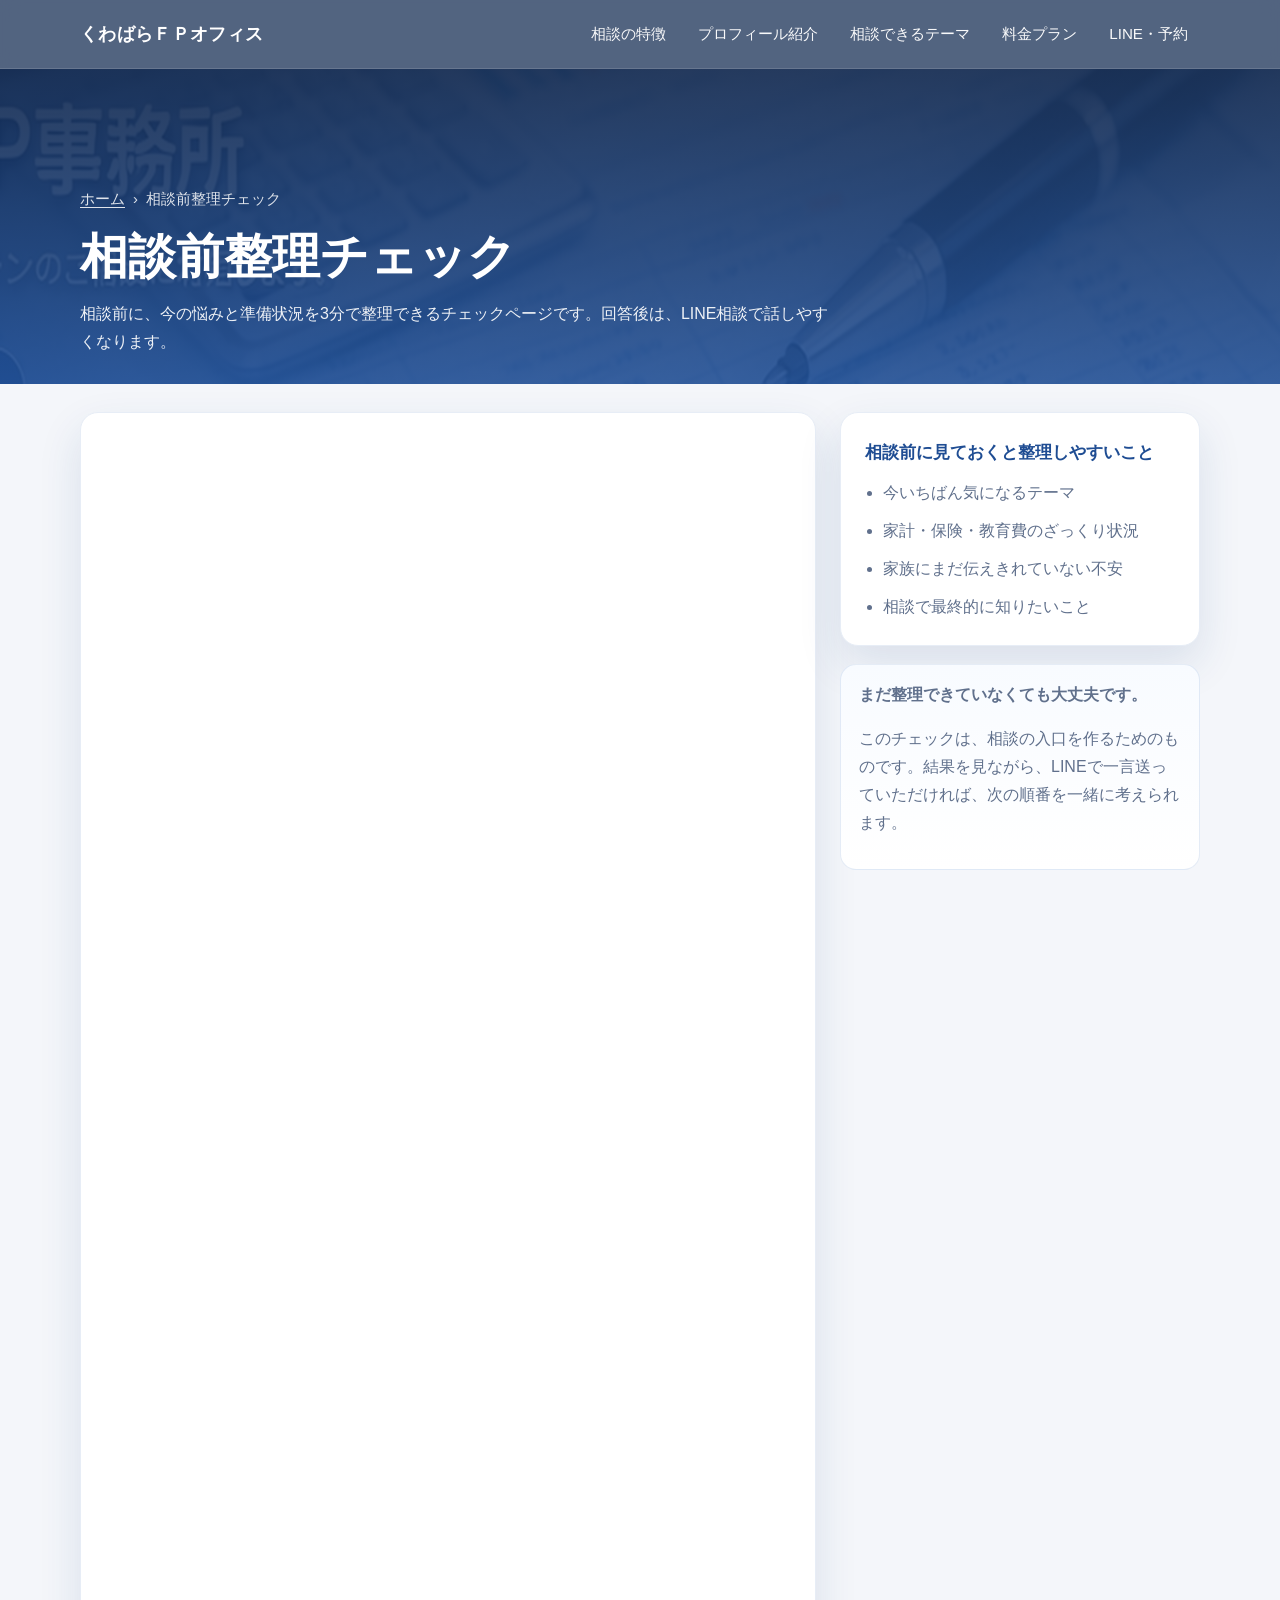
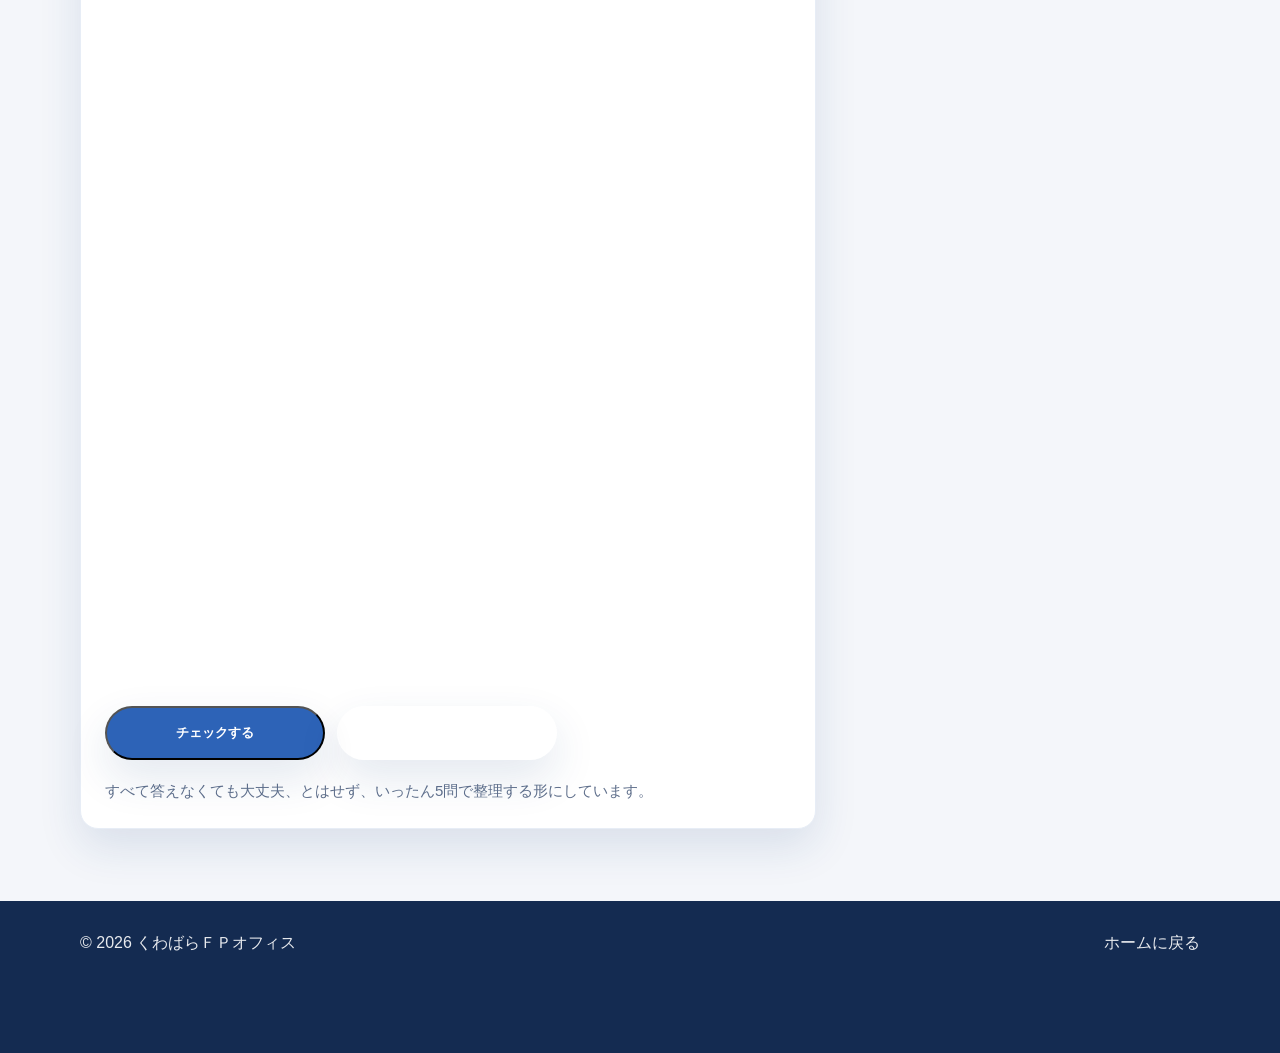
==== action-plan.html @ 65e220c3 "Add files via upload" ====
<!DOCTYPE html>
<html lang="ja">
<head>
  <meta charset="utf-8"/>
  <meta name="viewport" content="width=device-width, initial-scale=1.0"/>
  <title>相談前整理チェック | くわばらＦＰオフィス</title>
  <meta name="description" content="相談前に3分でできる整理チェックです。今の悩みや準備状況を確認して、LINE相談につなげやすくします。"/>
  <link href="./style.css" rel="stylesheet"/>
  <link href="./mini-tools.css" rel="stylesheet"/>
  <link rel="icon" href="./favicon.png" type="image/png"/>
  <link rel="icon" href="./favicon.ico" sizes="any"/>
  <link rel="apple-touch-icon" href="./apple-touch-icon.png"/>
  <link rel="manifest" href="./manifest.json"/>
</head>
<body>
<header class="site-header" id="top">
  <div class="container header-inner">
    <a class="brand" href="./index.html">くわばらＦＰオフィス</a>
    <button aria-controls="global-nav" aria-expanded="false" class="menu-toggle" type="button">メニュー</button>
    <nav aria-label="グローバルナビゲーション" class="global-nav" id="global-nav">
      <a href="./index.html#reasons">相談の特徴</a>
      <a href="./index.html#profile">プロフィール紹介</a>
      <a href="./index.html#services">相談できるテーマ</a>
      <a href="./index.html#fees">料金プラン</a>
      <a href="./index.html#contact">LINE・予約</a>
    </nav>
  </div>
</header>

<main>
  <section class="page-hero-simple">
    <div class="container">
      <div class="page-breadcrumb"><a href="./index.html">ホーム</a><span>›</span><span>相談前整理チェック</span></div>
      <h1 class="page-title">相談前整理チェック</h1>
      <p class="page-lead">相談前に、今の悩みと準備状況を3分で整理できるチェックページです。回答後は、LINE相談で話しやすくなります。</p>
    </div>
  </section>

  <section class="page-shell">
    <div class="container page-grid">
      <div class="page-panel">
        <form class="tool-form" id="precheck-form">
          <div class="question-card reveal">
            <h2 class="question-title">Q1. 相談したいテーマは、だいたい決まっていますか？</h2>
            <div class="radio-group">
              <label class="radio-option"><input type="radio" name="q1" value="2"><div><strong>はい、かなり決まっている</strong><span>教育費・住宅・保険など、相談したい分野がはっきりしています。</span></div></label>
              <label class="radio-option"><input type="radio" name="q1" value="1"><div><strong>なんとなく決まっている</strong><span>気になる分野はあるが、優先順位はまだ迷っています。</span></div></label>
              <label class="radio-option"><input type="radio" name="q1" value="0"><div><strong>まだ決まっていない</strong><span>今の不安を言葉にするところから始めたい状態です。</span></div></label>
            </div>
          </div>

          <div class="question-card reveal">
            <h2 class="question-title">Q2. 今の家計の数字は、ざっくり把握できていますか？</h2>
            <div class="radio-group">
              <label class="radio-option"><input type="radio" name="q2" value="2"><div><strong>把握できている</strong><span>収入・支出・貯蓄のイメージがあります。</span></div></label>
              <label class="radio-option"><input type="radio" name="q2" value="1"><div><strong>一部だけ分かる</strong><span>固定費や貯蓄は見えているが、全体はまだ曖昧です。</span></div></label>
              <label class="radio-option"><input type="radio" name="q2" value="0"><div><strong>あまり分かっていない</strong><span>まずは家計の現状を整理したい状態です。</span></div></label>
            </div>
          </div>

          <div class="question-card reveal">
            <h2 class="question-title">Q3. 相談で一番知りたいことは何ですか？</h2>
            <div class="radio-group">
              <label class="radio-option"><input type="radio" name="q3" value="2"><div><strong>何から始めればいいか</strong><span>最初の一歩をはっきりさせたいです。</span></div></label>
              <label class="radio-option"><input type="radio" name="q3" value="1"><div><strong>今のままでよいか</strong><span>現状の方向性を第三者の視点で確認したいです。</span></div></label>
              <label class="radio-option"><input type="radio" name="q3" value="0"><div><strong>まだ考えを整理したい</strong><span>質問したいことをまとめるところから始めたいです。</span></div></label>
            </div>
          </div>

          <div class="question-card reveal">
            <h2 class="question-title">Q4. ご家族とお金の話は、どのくらい共有できていますか？</h2>
            <div class="radio-group">
              <label class="radio-option"><input type="radio" name="q4" value="2"><div><strong>かなり共有できている</strong><span>夫婦・家族で話し合う土台があります。</span></div></label>
              <label class="radio-option"><input type="radio" name="q4" value="1"><div><strong>少し共有している</strong><span>一部は話せるが、まとまった時間はまだ少ないです。</span></div></label>
              <label class="radio-option"><input type="radio" name="q4" value="0"><div><strong>あまり共有できていない</strong><span>まずは自分の考えを整理したい段階です。</span></div></label>
            </div>
          </div>

          <div class="question-card reveal">
            <h2 class="question-title">Q5. 相談の準備は、どのくらいできていますか？</h2>
            <div class="radio-group">
              <label class="radio-option"><input type="radio" name="q5" value="2"><div><strong>メモや資料がある</strong><span>数字や資料を少し持って相談できます。</span></div></label>
              <label class="radio-option"><input type="radio" name="q5" value="1"><div><strong>少しだけある</strong><span>必要なものをこれから集める段階です。</span></div></label>
              <label class="radio-option"><input type="radio" name="q5" value="0"><div><strong>まだ何もない</strong><span>まずは相談の入り口を作りたい状態です。</span></div></label>
            </div>
          </div>

          <div class="form-actions">
            <button class="button primary" type="submit">チェックする</button>
            <button class="button ghost" id="reset-check" type="button">やり直す</button>
          </div>
          <p class="form-note">すべて答えなくても大丈夫、とはせず、いったん5問で整理する形にしています。</p>

          <div class="result-card result-hidden" id="result-card">
            <p class="result-label">CHECK RESULT</p>
            <h2 class="result-title" id="result-title"></h2>
            <p class="result-copy" id="result-copy"></p>
            <p class="result-subcopy" id="result-score"></p>
            <ul class="result-next" id="result-next"></ul>
            <div class="result-actions">
              <a class="button line lift-on-hover" href="https://lin.ee/rTetBKJ" rel="noopener noreferrer" target="_blank">LINEで無料相談してみる</a>
              <a class="button reserve lift-on-hover" href="https://app.spirinc.com/t/i51z4D0myb7D1Fd-R63M6/as/he_EM0oRj1WhJec_xsWiC/confirm" rel="noopener noreferrer" target="_blank">Spirで予約する</a>
            </div>
          </div>
        </form>
      </div>

      <aside class="page-side">
        <div class="page-panel">
          <h2 class="side-card-title">相談前に見ておくと整理しやすいこと</h2>
          <ul class="side-list">
            <li>今いちばん気になるテーマ</li>
            <li>家計・保険・教育費のざっくり状況</li>
            <li>家族にまだ伝えきれていない不安</li>
            <li>相談で最終的に知りたいこと</li>
          </ul>
        </div>

        <div class="notice-box">
          <strong>まだ整理できていなくても大丈夫です。</strong>
          <p>このチェックは、相談の入口を作るためのものです。結果を見ながら、LINEで一言送っていただければ、次の順番を一緒に考えられます。</p>
        </div>
      </aside>
    </div>
  </section>
</main>

<footer class="site-footer">
  <div class="container footer-inner">
    <div class="footer-left">
      <p>© 2026 くわばらＦＰオフィス</p>
    </div>
    <a href="./index.html">ホームに戻る</a>
  </div>
</footer>
<script src="./action-plan.js"></script>
</body>
</html>
---- style.css ----
:root {
  --bg: #f4f6fa;
  --surface: #ffffff;
  --surface-soft: #f8fbff;
  --text: #22314d;
  --muted: #60708c;
  --line: #dbe4f0;
  --primary: #2d63b7;
  --primary-dark: #1f4d93;
  --primary-soft: #e8f0ff;
  --accent: #c84f4f;
  --accent-soft: #fff4f4;
  --line-btn: #27b728;
  --shadow: 0 18px 44px rgba(28, 63, 122, 0.12);
  --radius: 18px;
  --container: 1120px;
}

* {
  box-sizing: border-box;
}

html {
  scroll-behavior: smooth;
}

body {
  margin: 0;
  font-family: -apple-system, BlinkMacSystemFont, "Segoe UI", "Hiragino Sans", "Hiragino Kaku Gothic ProN", "Yu Gothic", sans-serif;
  color: var(--text);
  background: var(--bg);
  line-height: 1.75;
}

section[id] {
  scroll-margin-top: 88px;
}

a {
  color: inherit;
  text-decoration: none;
}

img {
  display: block;
  max-width: 100%;
}

.container {
  width: min(calc(100% - 32px), var(--container));
  margin: 0 auto;
}

.site-header {
  position: sticky;
  top: 0;
  z-index: 1000;
  background: rgba(20, 43, 81, 0.72);
  backdrop-filter: blur(10px);
  color: #fff;
  border-bottom: 1px solid rgba(255,255,255,0.12);
  transition: background 0.35s ease, box-shadow 0.35s ease;
}

.site-header.is-scrolled {
  background: rgba(20, 43, 81, 0.94);
  box-shadow: 0 8px 24px rgba(0,0,0,0.16);
}

.header-inner {
  min-height: 68px;
  display: flex;
  align-items: center;
  justify-content: space-between;
  gap: 16px;
}

.brand {
  font-size: 1.1rem;
  font-weight: 800;
  letter-spacing: 0.02em;
}

.global-nav {
  display: flex;
  gap: 8px;
  font-size: 0.95rem;
  align-items: center;
}

.global-nav a {
  display: inline-flex;
  align-items: center;
  justify-content: center;
  min-height: 44px;
  padding: 0 12px;
  border-radius: 999px;
  opacity: 0.96;
  transition: background 0.2s ease, opacity 0.2s ease;
}

.global-nav a:hover,
.global-nav a:focus-visible,
.global-nav a:active {
  opacity: 1;
  background: rgba(255,255,255,0.12);
}

.menu-toggle {
  display: none;
  border: 1px solid rgba(255,255,255,0.35);
  background: transparent;
  color: #fff;
  border-radius: 999px;
  padding: 10px 14px;
}

.hero {
  position: relative;
  min-height: 640px;
  display: flex;
  align-items: center;
  overflow: hidden;
  background: url("./hero-bg-clean.jpg") center/cover no-repeat;
}

.hero::before {
  content: "";
  position: absolute;
  inset: 0;
  background: inherit;
  transform: scale(1.04);
  animation: heroZoom 14s ease-in-out infinite alternate;
}

.hero-overlay {
  position: absolute;
  inset: 0;
  background: linear-gradient(92deg, rgba(25, 66, 135, 0.93) 0%, rgba(25, 66, 135, 0.78) 38%, rgba(255,255,255,0.06) 100%);
}

.hero-grid {
  position: relative;
  z-index: 1;
  display: grid;
  grid-template-columns: minmax(0, 1.2fr) minmax(300px, 0.8fr);
  gap: 32px;
  align-items: center;
  padding: 92px 0 52px;
}

.hero-copy {
  color: #fff;
}

.hero-mini {
  display: inline-flex;
  gap: 10px;
  align-items: center;
  min-height: 38px;
  padding: 0 16px;
  border-radius: 999px;
  background: rgba(255,255,255,0.15);
  border: 1px solid rgba(255,255,255,0.22);
  margin: 0 0 16px;
  font-size: 0.92rem;
}

.hero h1 {
  margin: 0;
  font-size: clamp(2.8rem, 6vw, 4.8rem);
  line-height: 1.08;
  letter-spacing: 0.01em;
}

.hero h1 span {
  color: #dfeaff;
}

.hero-text {
  margin: 22px 0 0;
  font-size: 1.08rem;
  max-width: 720px;
}

.hero-badges {
  display: flex;
  flex-wrap: wrap;
  gap: 10px;
  margin-top: 22px;
}

.hero-badges span {
  display: inline-flex;
  align-items: center;
  min-height: 36px;
  padding: 0 14px;
  border-radius: 999px;
  background: rgba(255,255,255,0.15);
  border: 1px solid rgba(255,255,255,0.2);
  font-size: 0.92rem;
}

.hero-buttons,
.contact-buttons {
  display: flex;
  flex-wrap: wrap;
  gap: 14px;
  margin-top: 28px;
}

.button {
  display: inline-flex;
  align-items: center;
  justify-content: center;
  min-width: 220px;
  min-height: 54px;
  border-radius: 999px;
  padding: 0 22px;
  font-weight: 800;
  letter-spacing: 0.01em;
  box-shadow: var(--shadow);
  position: relative;
  overflow: hidden;
}

.button::after {
  content: "";
  position: absolute;
  inset: 0;
  background: linear-gradient(120deg, transparent 25%, rgba(255,255,255,0.24) 50%, transparent 75%);
  transform: translateX(-140%);
  transition: transform 0.8s ease;
}

.button:hover::after {
  transform: translateX(140%);
}

.button.primary,
.button.mail {
  background: var(--primary);
  color: #fff;
}

.button.primary:hover,
.button.mail:hover {
  background: var(--primary-dark);
}

.button.ghost {
  background: rgba(255,255,255,0.14);
  color: #fff;
  border: 1px solid rgba(255,255,255,0.35);
}

.button.line {
  background: var(--line-btn);
  color: #fff;
}

.hero-point-box {
  background: rgba(255,255,255,0.96);
  color: var(--text);
  border-radius: 22px;
  padding: 26px;
  box-shadow: var(--shadow);
  max-width: 380px;
  margin-left: auto;
}

.hero-point-title {
  margin: 0 0 14px;
  font-size: 1.05rem;
  font-weight: 800;
  color: var(--primary-dark);
}

.hero-point-box ul {
  margin: 0;
  padding: 0;
  list-style: none;
}

.hero-point-box li {
  position: relative;
  padding-left: 28px;
}

.hero-point-box li + li {
  margin-top: 12px;
}

.hero-point-box li::before {
  content: "✓";
  position: absolute;
  left: 0;
  top: 0;
  color: var(--primary);
  font-weight: 800;
}

.section {
  padding: 72px 0;
}

.section-soft,
.contact-section {
  background: var(--surface-soft);
}

.section-label {
  margin: 0 0 8px;
  color: var(--primary);
  font-weight: 800;
  letter-spacing: 0.08em;
  font-size: 0.88rem;
}

.section h2 {
  margin: 0 0 24px;
  font-size: clamp(2rem, 4vw, 2.8rem);
  line-height: 1.2;
}

.section-intro,
.note,
.contact-text,
.card p,
.step p,
.reason-card p,
.plan-copy,
.plan-time,
.faq-list p,
.head-note,
.need-item span:last-child,
.trust-copy p,
.trust-point span {
  color: var(--muted);
}

.section-head {
  display: flex;
  justify-content: space-between;
  align-items: end;
  gap: 24px;
  margin-bottom: 28px;
}

.head-note {
  font-weight: 700;
  color: var(--primary-dark);
  background: linear-gradient(135deg, rgba(45,99,183,0.12) 0%, rgba(120,165,241,0.12) 100%);
  border: 1px solid rgba(45,99,183,0.12);
  padding: 10px 14px;
  border-radius: 999px;
}

.reason-cards,
.cards,
.pricing-cards,
.steps {
  display: grid;
  gap: 24px;
}

.reason-cards {
  grid-template-columns: repeat(3, 1fr);
}

.reason-card,
.card,
.step,
.pricing-card,
.trust-box,
.needs-box {
  background: var(--surface);
  border-radius: var(--radius);
  box-shadow: var(--shadow);
  border: 1px solid #e7edf6;
}

.reason-card,
.card,
.step,
.pricing-card {
  padding: 22px;
}

.reason-card {
  position: relative;
}

.reason-number {
  display: inline-grid;
  place-items: center;
  width: 54px;
  height: 54px;
  border-radius: 16px;
  margin-bottom: 16px;
  background: linear-gradient(135deg, var(--primary) 0%, #6f9df0 100%);
  color: #fff;
  font-weight: 800;
  font-size: 1rem;
  letter-spacing: 0.08em;
  box-shadow: 0 12px 26px rgba(45, 99, 183, 0.22);
}

.reason-card h3,
.card h3,
.step h3,
.pricing-card h3,
.trust-point strong {
  margin: 0 0 10px;
  color: var(--primary-dark);
}

.needs-box {
  padding: 24px;
  background: linear-gradient(180deg, #ffffff 0%, #f6f9ff 100%);
  border: 1px solid rgba(45, 99, 183, 0.12);
}

.needs-grid {
  display: grid;
  grid-template-columns: repeat(2, 1fr);
  gap: 14px 18px;
}

.need-item {
  display: flex;
  align-items: center;
  gap: 12px;
  min-height: 64px;
  padding: 14px 16px;
  border-radius: 18px;
  background: linear-gradient(180deg, #ffffff 0%, #f8fbff 100%);
  border: 1px solid rgba(45, 99, 183, 0.1);
  box-shadow: 0 10px 24px rgba(28, 63, 122, 0.08);
}

.need-check {
  position: relative;
  flex: 0 0 28px;
  width: 28px;
  height: 28px;
  border-radius: 10px;
  background: linear-gradient(135deg, #2d63b7 0%, #6a96e2 100%);
  box-shadow: 0 10px 22px rgba(45, 99, 183, 0.24);
}

.need-check::after {
  content: "";
  position: absolute;
  left: 9px;
  top: 5px;
  width: 8px;
  height: 14px;
  border-right: 3px solid #fff;
  border-bottom: 3px solid #fff;
  transform: rotate(40deg);
}

.need-item span:last-child {
  font-size: clamp(0.98rem, 1.9vw, 1.14rem);
  line-height: 1.4;
  font-weight: 700;
  color: var(--text);
}

.needs-cta {
  margin-top: 18px;
  padding: 20px 22px;
  border-radius: 18px;
  background: linear-gradient(135deg, #edf4ff 0%, #f8fbff 100%);
  border: 1px solid rgba(45, 99, 183, 0.14);
  box-shadow: inset 0 1px 0 rgba(255,255,255,0.85);
}

.needs-cta p {
  margin: 0 0 14px;
  color: var(--primary-dark);
  font-weight: 600;
}

.cards {
  grid-template-columns: repeat(3, 1fr);
}

.card img {
  margin: 0 auto;
  width: min(100%, 220px);
  aspect-ratio: 1 / 1;
  object-fit: contain;
}

.service-cards {
  margin-top: 8px;
}

.service-card {
  position: relative;
  padding: 24px;
  background: linear-gradient(180deg, rgba(255,255,255,0.99) 0%, rgba(244,248,255,0.99) 100%);
  overflow: hidden;
}

.service-card::before {
  content: "";
  position: absolute;
  inset: 0 0 auto 0;
  height: 5px;
  background: linear-gradient(90deg, var(--primary) 0%, #78a5f1 100%);
}

.service-card-kakei::before {
  background: linear-gradient(90deg, #2d63b7 0%, #78a5f1 100%);
}

.service-card-hoken::before {
  background: linear-gradient(90deg, #2f6f8f 0%, #75b8d6 100%);
}

.service-card-rougo::before {
  background: linear-gradient(90deg, #4d6bb3 0%, #9db5f6 100%);
}

.service-image-wrap {
  min-height: 236px;
  margin: -2px -2px 18px;
  border-radius: 22px;
  border: 1px solid rgba(45, 99, 183, 0.08);
  box-shadow: inset 0 1px 0 rgba(255,255,255,0.9);
}

.service-visual {
  position: relative;
  display: flex;
  flex-direction: column;
  justify-content: space-between;
  gap: 18px;
  padding: 20px;
}

.service-visual-kakei {
  background: radial-gradient(circle at top left, #ffffff 0%, #eef5ff 55%, #e4efff 100%);
}

.service-visual-hoken {
  background: radial-gradient(circle at top left, #ffffff 0%, #eef9fc 56%, #deeff5 100%);
}

.service-visual-rougo {
  background: radial-gradient(circle at top left, #ffffff 0%, #f0f4ff 58%, #e5ebff 100%);
}

.service-visual-head {
  display: flex;
  align-items: center;
  gap: 14px;
}

.service-icon-badge {
  display: inline-grid;
  place-items: center;
  width: 54px;
  height: 54px;
  border-radius: 18px;
  background: linear-gradient(135deg, rgba(45,99,183,0.96) 0%, rgba(120,165,241,0.96) 100%);
  color: #fff;
  font-size: 1.25rem;
  font-weight: 800;
  box-shadow: 0 14px 30px rgba(45, 99, 183, 0.2);
}

.service-card-hoken .service-icon-badge {
  background: linear-gradient(135deg, rgba(47,111,143,0.96) 0%, rgba(117,184,214,0.96) 100%);
}

.service-card-rougo .service-icon-badge {
  background: linear-gradient(135deg, rgba(77,107,179,0.96) 0%, rgba(157,181,246,0.96) 100%);
}

.service-visual-copy strong {
  display: block;
  color: var(--primary-dark);
  font-size: 1.02rem;
}

.service-visual-copy span {
  display: block;
  color: var(--muted);
  font-size: 0.9rem;
}

.service-bars {
  display: grid;
  gap: 12px;
  padding: 4px 0;
}

.service-bars span {
  display: block;
  width: var(--w);
  height: 14px;
  border-radius: 999px;
  background: linear-gradient(90deg, rgba(45,99,183,0.94) 0%, rgba(120,165,241,0.62) 100%);
  box-shadow: inset 0 1px 0 rgba(255,255,255,0.55);
}

.service-shield {
  display: grid;
  place-items: center;
  min-height: 88px;
}

.shield-main {
  position: relative;
  display: inline-grid;
  place-items: center;
  width: 110px;
  height: 120px;
  background: linear-gradient(180deg, rgba(47,111,143,0.94) 0%, rgba(117,184,214,0.94) 100%);
  color: #fff;
  font-weight: 800;
  letter-spacing: 0.06em;
  clip-path: polygon(50% 0%, 92% 16%, 92% 52%, 50% 100%, 8% 52%, 8% 16%);
  box-shadow: 0 18px 30px rgba(47, 111, 143, 0.2);
}

.service-graph {
  position: relative;
  min-height: 92px;
  margin: 2px 2px 6px;
}

.graph-line {
  position: absolute;
  inset: auto 0 20px 0;
  height: 2px;
  background: linear-gradient(90deg, transparent 0%, rgba(77,107,179,0.35) 12%, rgba(77,107,179,0.35) 88%, transparent 100%);
}

.graph-dot {
  position: absolute;
  width: 18px;
  height: 18px;
  border-radius: 50%;
  background: linear-gradient(135deg, #4d6bb3 0%, #9db5f6 100%);
  box-shadow: 0 10px 22px rgba(77, 107, 179, 0.22);
}

.dot-1 { left: 12%; bottom: 26px; }
.dot-2 { left: 46%; bottom: 46px; }
.dot-3 { right: 12%; bottom: 62px; }

.service-mini-chips {
  display: flex;
  flex-wrap: wrap;
  gap: 10px;
}

.service-mini-chips span {
  display: inline-flex;
  align-items: center;
  min-height: 34px;
  padding: 0 12px;
  border-radius: 999px;
  background: rgba(255,255,255,0.84);
  border: 1px solid rgba(45,99,183,0.12);
  color: var(--primary-dark);
  font-size: 0.84rem;
  font-weight: 700;
}

.service-tag {
  display: inline-flex;
  align-items: center;
  min-height: 30px;
  padding: 0 12px;
  margin: 0 0 12px;
  border-radius: 999px;
  background: rgba(45, 99, 183, 0.1);
  color: var(--primary-dark);
  font-size: 0.86rem;
  font-weight: 800;
}

.service-points {
  list-style: none;
  display: flex;
  flex-wrap: wrap;
  gap: 10px;
  padding: 0;
  margin: 16px 0 0;
}

.service-points li {
  display: inline-flex;
  align-items: center;
  min-height: 34px;
  padding: 0 12px;
  border-radius: 999px;
  background: #fff;
  border: 1px solid rgba(45, 99, 183, 0.12);
  color: var(--primary-dark);
  font-size: 0.88rem;
  font-weight: 700;
}

.profile-section {
  background: linear-gradient(180deg, #ffffff 0%, #f7fbff 100%);
}

.profile-grid {
  display: grid;
  grid-template-columns: minmax(280px, 0.74fr) minmax(0, 1fr);
  gap: 40px;
  align-items: center;
}

.profile-photo-wrap,
.profile-copy {
  background: var(--surface);
  border-radius: var(--radius);
  box-shadow: var(--shadow);
  border: 1px solid #e7edf6;
}

.profile-photo-wrap {
  overflow: hidden;
}

.profile-photo-wrap img {
  width: 100%;
  height: 100%;
  max-height: 760px;
  object-fit: cover;
  object-position: center top;
}

.profile-copy {
  padding: 28px;
}

.profile-facts {
  display: grid;
  grid-template-columns: repeat(2, minmax(0, 1fr));
  gap: 12px;
  margin: 20px 0 22px;
}

.profile-fact {
  padding: 14px 16px;
  border-radius: 16px;
  background: linear-gradient(180deg, #f8fbff 0%, #ffffff 100%);
  border: 1px solid var(--line);
}

.profile-fact-wide {
  grid-column: span 2;
}

.fact-label {
  display: block;
  margin-bottom: 6px;
  font-size: 0.82rem;
  font-weight: 800;
  letter-spacing: 0.06em;
  color: var(--muted);
}

.profile-fact strong {
  display: block;
  color: var(--primary-dark);
  line-height: 1.45;
  font-size: 1.02rem;
}

.profile-lead {
  margin: 0 0 14px;
  font-size: 1.18rem;
  font-weight: 800;
  color: var(--primary-dark);
}

.profile-points {
  list-style: none;
  padding: 0;
  margin: 26px 0 0;
  display: grid;
  gap: 14px;
}

.profile-points li {
  display: grid;
  grid-template-columns: 160px 1fr;
  gap: 12px;
  padding: 14px 0;
  border-top: 1px solid var(--line);
}

.profile-points li:first-child {
  border-top: 0;
  padding-top: 0;
}

.profile-points strong {
  color: var(--primary-dark);
}

.pricing-cards {
  grid-template-columns: repeat(2, 1fr);
}

.pricing-card {
  position: relative;
}

.pricing-card.featured {
  border: 2px solid rgba(45, 99, 183, 0.35);
}

.plan-badge {
  display: inline-flex;
  align-items: center;
  min-height: 30px;
  padding: 0 12px;
  border-radius: 999px;
  background: rgba(45, 99, 183, 0.1);
  color: var(--primary-dark);
  font-weight: 800;
  font-size: 0.85rem;
  margin: 0 0 14px;
}

.plan-price {
  margin: 10px 0 0;
  font-size: 1.75rem;
  font-weight: 800;
  color: var(--primary-dark);
  line-height: 1.2;
}

.plan-block {
  margin-top: 20px;
  padding-top: 18px;
  border-top: 1px solid var(--line);
}

.plan-block h4 {
  margin: 0 0 10px;
  font-size: 1rem;
}

.plan-block ul {
  margin: 0;
  padding-left: 18px;
  color: var(--muted);
}

.plan-block li + li {
  margin-top: 8px;
}

.steps {
  grid-template-columns: repeat(4, 1fr);
}

.step span {
  display: inline-grid;
  place-items: center;
  width: 44px;
  height: 44px;
  border-radius: 50%;
  margin-bottom: 16px;
  background: rgba(45, 99, 183, 0.1);
  color: var(--primary-dark);
  font-weight: 800;
}

.trust-section {
  background: linear-gradient(180deg, #f4f6fa 0%, #eef4ff 100%);
}

.trust-box {
  display: grid;
  grid-template-columns: 1.15fr 0.85fr;
  gap: 24px;
  padding: 26px;
}

.trust-points {
  display: grid;
  grid-template-columns: repeat(2, 1fr);
  gap: 16px;
}

.trust-point {
  display: flex;
  flex-direction: column;
  justify-content: center;
  min-height: 120px;
  padding: 20px;
  border-radius: 16px;
  background: var(--surface-soft);
  border: 1px solid #e0e9f7;
}

.contact-grid {
  display: grid;
  grid-template-columns: 1.05fr 0.95fr;
  gap: 48px;
  align-items: center;
}

.contact-visual img {
  margin-left: auto;
}

.contact-points {
  display: flex;
  flex-wrap: wrap;
  gap: 10px;
  list-style: none;
  padding: 0;
  margin: 18px 0 0;
}

.contact-points li {
  display: inline-flex;
  align-items: center;
  min-height: 36px;
  padding: 0 14px;
  border-radius: 999px;
  background: #fff;
  border: 1px solid var(--line);
  color: var(--primary-dark);
  font-weight: 700;
}

.faq-list {
  display: grid;
  gap: 14px;
}

.faq-list details {
  background: var(--surface);
  border-radius: 16px;
  box-shadow: var(--shadow);
  border: 1px solid #e7edf6;
  padding: 18px 20px;
}

.faq-list summary {
  cursor: pointer;
  font-weight: 700;
  list-style: none;
}

.faq-list summary::-webkit-details-marker {
  display: none;
}

.faq-list summary::after {
  content: "+";
  float: right;
  font-size: 1.2rem;
  color: var(--primary);
}

.faq-list details[open] summary::after {
  content: "−";
}

.site-footer {
  background: #142b51;
  color: rgba(255,255,255,0.9);
  padding-bottom: 68px;
}

.footer-inner {
  min-height: 84px;
  display: flex;
  justify-content: space-between;
  align-items: center;
  gap: 20px;
}

.mobile-cta {
  display: none;
}

.reveal {
  opacity: 0;
  transform: translateY(28px);
  transition: opacity 0.8s ease, transform 0.8s ease;
  will-change: opacity, transform;
}

.reveal.is-visible {
  opacity: 1;
  transform: translateY(0);
}

.delay-1 { transition-delay: 0.08s; }
.delay-2 { transition-delay: 0.16s; }
.delay-3 { transition-delay: 0.24s; }
.delay-4 { transition-delay: 0.32s; }
.stagger-1 { transition-delay: 0.08s; }
.stagger-2 { transition-delay: 0.16s; }
.stagger-3 { transition-delay: 0.24s; }
.stagger-4 { transition-delay: 0.32s; }
.stagger-5 { transition-delay: 0.4s; }
.stagger-6 { transition-delay: 0.48s; }

.lift-on-hover {
  transition: transform 0.25s ease, box-shadow 0.25s ease, filter 0.25s ease;
}

.lift-on-hover:hover {
  transform: translateY(-4px);
  box-shadow: 0 16px 34px rgba(0,0,0,0.12);
  filter: saturate(1.02);
}

.float-soft {
  animation: floatSoft 5.5s ease-in-out infinite;
}

@keyframes floatSoft {
  0%   { transform: translateY(0); }
  50%  { transform: translateY(-10px); }
  100% { transform: translateY(0); }
}

@keyframes heroZoom {
  from { transform: scale(1.02); }
  to { transform: scale(1.08); }
}

@media (max-width: 1080px) {
  .reason-cards,
  .cards,
  .pricing-cards,
  .steps,
  .trust-points {
    grid-template-columns: repeat(2, 1fr);
  }

  .hero-grid,
  .contact-grid,
  .trust-box,
  .profile-grid {
    grid-template-columns: 1fr;
  }

  .hero-point-box,
  .contact-visual img {
    margin-left: 0;
  }
}

@media (max-width: 960px) {
  .global-nav {
    position: absolute;
    top: calc(100% + 8px);
    right: 16px;
    left: 16px;
    background: rgba(20, 43, 81, 0.98);
    border: 1px solid rgba(255,255,255,0.12);
    border-radius: 18px;
    padding: 8px 0;
    flex-direction: column;
    align-items: stretch;
    gap: 0;
    display: none;
    overflow: hidden;
  }

  .global-nav a {
    display: flex;
    width: 100%;
    align-self: stretch;
    justify-content: flex-start;
    min-height: 54px;
    padding: 0 18px;
    border-radius: 0;
    -webkit-tap-highlight-color: rgba(255,255,255,0.12);
  }

  .global-nav a + a {
    border-top: 1px solid rgba(255,255,255,0.08);
  }

  .global-nav.is-open {
    display: flex;
  }

  .menu-toggle {
    display: inline-flex;
  }

  .cards,
  .pricing-cards,
  .trust-points {
    grid-template-columns: 1fr;
  }

  .reason-cards,
  .steps,
  .needs-grid {
    grid-template-columns: repeat(2, 1fr);
  }

  .section-head {
    flex-direction: column;
    align-items: flex-start;
  }

  .hero {
    min-height: 600px;
    background-position: 68% center;
  }
}

@media (max-width: 640px) {
  .profile-facts {
    grid-template-columns: 1fr;
  }

  .profile-fact-wide {
    grid-column: span 1;
  }

  .section {
    padding: 52px 0;
  }

  .hero-grid {
    padding: 84px 0 44px;
  }

  .hero h1 {
    font-size: 2.45rem;
  }

  .hero-text,
  .hero-mini {
    font-size: 0.98rem;
  }

  .button {
    width: 100%;
  }

  .need-item {
    min-height: 58px;
    padding: 12px 14px;
    gap: 10px;
    border-radius: 16px;
  }

  .need-item span:last-child {
    font-size: 0.96rem;
    line-height: 1.32;
  }

  .need-check {
    width: 24px;
    height: 24px;
    flex-basis: 24px;
    border-radius: 8px;
  }

  .need-check::after {
    left: 8px;
    top: 4px;
    width: 6px;
    height: 12px;
    border-right-width: 2.5px;
    border-bottom-width: 2.5px;
  }

  .profile-copy {
    padding: 24px;
  }

  .profile-points li {
    grid-template-columns: 1fr;
    gap: 6px;
  }

  .pricing-card,
  .card,
  .step,
  .reason-card,
  .trust-box,
  .needs-box {
    padding: 18px;
  }

  .footer-inner {
    flex-direction: column;
    align-items: flex-start;
    padding-bottom: 8px;
  }

  .mobile-cta {
    position: fixed;
    left: 10px;
    right: 10px;
    bottom: 10px;
    z-index: 1200;
    display: grid;
    grid-template-columns: repeat(3, minmax(0, 1fr));
    gap: 8px;
  }

  .mobile-cta a {
    display: inline-flex;
    align-items: center;
    justify-content: center;
    min-height: 50px;
    border-radius: 999px;
    color: #fff;
    font-weight: 800;
    font-size: 0.83rem;
    box-shadow: 0 10px 24px rgba(0,0,0,0.18);
  }

  .mobile-cta a.line {
    background: var(--line-btn);
  }

  .mobile-cta a.reserve {
    background: linear-gradient(135deg, #7357d8 0%, #5e43c1 100%);
  }

  .mobile-cta a.mail {
    background: var(--primary);
  }
}


@media (max-width: 430px) {
  .needs-grid,
  .reason-cards,
  .steps {
    grid-template-columns: 1fr;
  }

  .hero {
    min-height: 560px;
  }

  .hero-point-box {
    padding: 18px;
  }

  .button {
    min-height: 50px;
  }
}

@media (prefers-reduced-motion: reduce) {
  html {
    scroll-behavior: auto;
  }

  *,
  *::before,
  *::after {
    animation: none !important;
    transition: none !important;
  }

  .reveal,
  .reveal.is-visible {
    opacity: 1 !important;
    transform: none !important;
  }
}


.profile-name-label {
  margin-bottom: 6px;
}

.profile-name {
  margin: 0 0 12px;
  font-size: clamp(1.7rem, 3vw, 2.2rem);
  line-height: 1.2;
  color: var(--text);
}


.reason-icon {
  display: none !important;
}

.reason-card h3 {
  margin-top: 0;
}


@media (max-width: 640px) {
  .service-image-wrap {
    min-height: 180px;
  }

  .service-points {
    gap: 8px;
  }

  .service-points li {
    font-size: 0.82rem;
    min-height: 32px;
    padding: 0 10px;
  }
}


.contact-grid {
  align-items: stretch;
}

.contact-visual {
  display: flex;
}

.contact-offer-card {
  width: 100%;
  padding: 28px;
  border-radius: 28px;
  background: linear-gradient(180deg, #ffffff 0%, #f3f7ff 100%);
  border: 1px solid rgba(45,99,183,0.10);
  box-shadow: 0 22px 44px rgba(20, 44, 92, 0.12);
}

.contact-offer-label {
  margin: 0 0 18px;
  font-size: 0.95rem;
  font-weight: 800;
  letter-spacing: 0.08em;
  color: var(--primary-dark);
}

.contact-offer-items {
  display: grid;
  gap: 14px;
}

.contact-offer-item {
  display: grid;
  grid-template-columns: 54px minmax(0, 1fr);
  gap: 14px;
  align-items: start;
  padding: 16px;
  border-radius: 20px;
  background: #fff;
  border: 1px solid rgba(45,99,183,0.08);
}

.contact-offer-no {
  display: inline-grid;
  place-items: center;
  width: 54px;
  height: 54px;
  border-radius: 18px;
  background: linear-gradient(135deg, #2d63b7 0%, #7aa6ff 100%);
  color: #fff;
  font-weight: 800;
  letter-spacing: 0.08em;
  box-shadow: 0 12px 28px rgba(45,99,183,0.18);
}

.contact-offer-item strong {
  display: block;
  margin-top: 2px;
  color: var(--primary-dark);
  font-size: 1rem;
}

.contact-offer-item p {
  margin: 8px 0 0;
  color: var(--muted);
  line-height: 1.75;
  font-size: 0.95rem;
}

.contact-offer-footer {
  display: flex;
  flex-wrap: wrap;
  gap: 10px;
  margin-top: 18px;
}

.contact-offer-footer span {
  display: inline-flex;
  align-items: center;
  min-height: 34px;
  padding: 0 14px;
  border-radius: 999px;
  background: rgba(45,99,183,0.08);
  color: var(--primary-dark);
  font-weight: 700;
  font-size: 0.86rem;
}

@media (max-width: 767px) {
  .contact-offer-card {
    padding: 22px;
    border-radius: 24px;
  }

  .contact-offer-item {
    grid-template-columns: 46px minmax(0, 1fr);
    gap: 12px;
    padding: 14px;
    border-radius: 18px;
  }

  .contact-offer-no {
    width: 46px;
    height: 46px;
    border-radius: 14px;
    font-size: 0.9rem;
  }
}

.profile-links {
  display: flex;
  flex-wrap: wrap;
  gap: 10px;
  margin: 18px 0 4px;
}

.profile-link-chip,
.footer-social a {
  display: inline-flex;
  align-items: center;
  justify-content: center;
  min-height: 42px;
  padding: 0 16px;
  border-radius: 999px;
  background: linear-gradient(180deg, #f4f8ff 0%, #ffffff 100%);
  border: 1px solid rgba(45, 99, 183, 0.18);
  color: var(--primary-dark);
  font-weight: 800;
  text-decoration: none;
  transition: transform 0.2s ease, box-shadow 0.2s ease, border-color 0.2s ease;
}

.profile-link-chip:hover,
.footer-social a:hover {
  transform: translateY(-2px);
  box-shadow: 0 10px 24px rgba(22, 44, 86, 0.12);
  border-color: rgba(45, 99, 183, 0.34);
}

.footer-left {
  display: grid;
  gap: 10px;
}

.footer-social {
  display: flex;
  flex-wrap: wrap;
  gap: 10px;
}

@media (max-width: 767px) {
  .profile-links {
    gap: 8px;
  }

  .profile-link-chip,
  .footer-social a {
    min-height: 40px;
    padding: 0 14px;
    font-size: 0.95rem;
  }

  .social-icon {
    width: 24px;
    height: 24px;
    flex-basis: 24px;
  }

  .social-icon svg {
    width: 14px;
    height: 14px;
  }

  .footer-left {
    width: 100%;
  }
}


.contact-buttons .button.reserve,
.hero-buttons .button.reserve {
  min-width: 220px;
}

@media (max-width: 767px) {
  .hero-buttons,
  .contact-buttons {
    gap: 10px;
  }

  .hero-buttons .button,
  .contact-buttons .button {
    width: 100%;
    min-width: 0;
  }
}


/* --- v18 social icons / CTA color tuning --- */
.anchor-offset {
  position: relative;
  top: -88px;
  height: 0;
}

.button.line {
  background: var(--line-btn);
  color: #fff;
}

.button.line:hover {
  background: #1fa11f;
}

.button.mail {
  background: var(--primary);
  color: #fff;
}

.button.mail:hover {
  background: var(--primary-dark);
}

.button.reserve {
  background: linear-gradient(135deg, #7357d8 0%, #5e43c1 100%);
  color: #fff;
}

.button.reserve:hover {
  background: linear-gradient(135deg, #664acb 0%, #5238b3 100%);
}

.spir-note {
  margin: 12px 0 0;
  color: var(--muted);
  font-size: 0.92rem;
}

.profile-link-chip,
.footer-social a {
  gap: 10px;
}

.social-icon {
  display: inline-grid;
  place-items: center;
  width: 26px;
  height: 26px;
  border-radius: 999px;
  flex: 0 0 26px;
}

.social-icon svg {
  width: 16px;
  height: 16px;
  display: block;
}

.social-icon.youtube {
  background: #ff0033;
  color: #fff;
}

.social-icon.note,
.social-icon.x {
  background: #111827;
  color: #fff;
}

.social-icon.youtube svg,
.social-icon.note svg,
.social-icon.x svg {
  fill: currentColor;
}

@media (max-width: 767px) {
  .hero-buttons,
  .contact-buttons {
    gap: 10px;
  }

  .hero-buttons .button,
  .contact-buttons .button {
    width: 100%;
    min-width: 0;
  }

  .profile-link-chip,
  .footer-social a {
    min-height: 40px;
    padding: 0 14px;
    font-size: 0.95rem;
  }

  .social-icon {
    width: 24px;
    height: 24px;
    flex-basis: 24px;
  }

  .social-icon svg {
    width: 14px;
    height: 14px;
  }
}

@media (max-width: 767px) {
  .mobile-cta {
    position: fixed;
    left: 10px;
    right: 10px;
    bottom: 10px;
    z-index: 1200;
    display: grid;
    grid-template-columns: repeat(3, minmax(0, 1fr));
    gap: 8px;
  }

  .mobile-cta a {
    display: inline-flex;
    align-items: center;
    justify-content: center;
    min-height: 50px;
    border-radius: 999px;
    color: #fff;
    font-weight: 800;
    font-size: 0.83rem;
    box-shadow: 0 10px 24px rgba(0,0,0,0.18);
  }

  .mobile-cta a.line {
    background: var(--line-btn);
  }

  .mobile-cta a.reserve {
    background: linear-gradient(135deg, #7357d8 0%, #5e43c1 100%);
  }

  .mobile-cta a.mail {
    background: var(--primary);
  }
}


/* --- v21 refinements --- */
.pricing-cards-three {
  grid-template-columns: repeat(3, 1fr);
}

.button,
.mobile-cta a {
  gap: 10px;
}

.btn-icon {
  display: inline-grid;
  place-items: center;
  width: 18px;
  height: 18px;
  flex: 0 0 18px;
}

.btn-icon svg {
  width: 18px;
  height: 18px;
  display: block;
  fill: currentColor;
}

.button.reserve {
  background: linear-gradient(135deg, #4b3ec8 0%, #332a9f 100%);
  color: #ffffff;
  border: 1px solid rgba(255,255,255,0.16);
}

.button.reserve:hover {
  background: linear-gradient(135deg, #4034b4 0%, #2b228a 100%);
}

.profile-link-chip.line-chip,
.footer-social a.line-chip {
  border-color: rgba(6, 181, 74, 0.24);
}

.social-icon.line {
  background: #06c755;
  color: #fff;
}

.social-icon.line svg {
  fill: currentColor;
}

@media (max-width: 1024px) {
  .pricing-cards-three {
    grid-template-columns: 1fr;
  }
}

@media (max-width: 767px) {
  .btn-icon {
    width: 16px;
    height: 16px;
    flex-basis: 16px;
  }

  .btn-icon svg {
    width: 16px;
    height: 16px;
  }

  .mobile-cta a {
    gap: 6px;
    font-size: 0.8rem;
  }

  .mobile-cta a.reserve {
    background: linear-gradient(135deg, #4b3ec8 0%, #332a9f 100%);
  }
}


/* --- v22 uploaded social logos --- */
.social-logo {
  display: inline-flex;
  align-items: center;
  justify-content: center;
  flex: 0 0 auto;
}

.social-logo img {
  display: block;
  height: auto;
  max-width: 100%;
}

.youtube-logo {
  width: 56px;
}

.note-logo,
.line-logo {
  width: 26px;
  height: 26px;
}

.note-logo img,
.line-logo img {
  width: 26px;
  height: 26px;
  object-fit: contain;
  border-radius: 6px;
}

.youtube-logo img {
  width: 56px;
  height: auto;
  object-fit: contain;
}

.btn-logo {
  display: inline-flex;
  align-items: center;
  justify-content: center;
  flex: 0 0 auto;
}

.line-logo-inline {
  width: 22px;
  height: 22px;
}

.line-logo-inline img {
  width: 22px;
  height: 22px;
  object-fit: contain;
  border-radius: 6px;
  display: block;
}

@media (max-width: 767px) {
  .youtube-logo {
    width: 48px;
  }

  .youtube-logo img {
    width: 48px;
  }

  .note-logo,
  .line-logo {
    width: 24px;
    height: 24px;
  }

  .note-logo img,
  .line-logo img {
    width: 24px;
    height: 24px;
  }

  .line-logo-inline {
    width: 20px;
    height: 20px;
  }

  .line-logo-inline img {
    width: 20px;
    height: 20px;
  }
}



/* --- v23: logo-free refined social buttons --- */
.profile-link-chip,
.footer-social a,
.footer-line {
  position: relative;
  gap: 10px;
  min-height: 46px;
  padding: 0 18px;
  border-radius: 999px;
  background: linear-gradient(180deg, rgba(255,255,255,0.98) 0%, rgba(244,248,255,0.96) 100%);
  border: 1px solid rgba(45, 99, 183, 0.14);
  box-shadow: 0 10px 24px rgba(31, 56, 104, 0.08);
  color: var(--primary-dark);
}

.profile-link-chip::before,
.footer-social a::before,
.footer-line::before {
  content: "";
  position: absolute;
  inset: 1px;
  border-radius: 999px;
  background: linear-gradient(180deg, rgba(255,255,255,0.85) 0%, rgba(255,255,255,0.28) 100%);
  pointer-events: none;
}

.profile-link-chip > *,
.footer-social a > *,
.footer-line > * {
  position: relative;
  z-index: 1;
}

.profile-link-chip:hover,
.footer-social a:hover,
.footer-line:hover {
  transform: translateY(-2px);
  box-shadow: 0 16px 28px rgba(31, 56, 104, 0.12);
  border-color: rgba(45, 99, 183, 0.24);
}

.social-mark,
.btn-mark {
  display: inline-flex;
  align-items: center;
  justify-content: center;
  flex: 0 0 auto;
  font-weight: 900;
  letter-spacing: 0.02em;
  line-height: 1;
}

.social-mark {
  width: 30px;
  height: 30px;
  border-radius: 999px;
  font-size: 0.82rem;
  box-shadow: inset 0 1px 0 rgba(255,255,255,0.48);
}

.social-mark-youtube {
  background: linear-gradient(135deg, #ff7373 0%, #e23b3b 100%);
  color: #fff;
}

.social-mark-note {
  background: linear-gradient(135deg, #232428 0%, #4a4d55 100%);
  color: #fff;
}

.social-mark-x {
  background: linear-gradient(135deg, #1f2430 0%, #485068 100%);
  color: #fff;
}

.social-mark-line {
  background: linear-gradient(135deg, #35d57a 0%, #08b04c 100%);
  color: #fff;
}

.btn-mark {
  width: 24px;
  height: 24px;
  border-radius: 999px;
  font-size: 0.72rem;
  background: rgba(255,255,255,0.2);
  color: inherit;
  border: 1px solid rgba(255,255,255,0.26);
}

.button.line {
  background: linear-gradient(135deg, #25c562 0%, #119a47 100%);
  color: #fff;
  box-shadow: 0 16px 30px rgba(17, 154, 71, 0.24);
}

.button.line:hover {
  background: linear-gradient(135deg, #20b75a 0%, #0e8a40 100%);
}

.button.line .btn-mark-line {
  background: rgba(255,255,255,0.18);
  border-color: rgba(255,255,255,0.24);
  color: #fff;
}

.profile-link-chip.line-chip,
.footer-social a.line-chip,
.footer-line.line-chip {
  border-color: rgba(6, 181, 74, 0.18);
}

.profile-link-chip.line-chip:hover,
.footer-social a.line-chip:hover,
.footer-line.line-chip:hover {
  border-color: rgba(6, 181, 74, 0.28);
}

.social-logo,
.btn-logo,
.line-logo-inline,
.youtube-logo,
.note-logo,
.line-logo {
  display: none !important;
}

@media (max-width: 767px) {
  .profile-link-chip,
  .footer-social a,
  .footer-line {
    min-height: 44px;
    padding: 0 16px;
    gap: 8px;
  }

  .social-mark {
    width: 28px;
    height: 28px;
    font-size: 0.76rem;
  }

  .btn-mark {
    width: 22px;
    height: 22px;
    font-size: 0.68rem;
  }
}


/* --- v24: line buttons unified, social buttons refined, hero line breaks --- */
.hero h1 {
  white-space: normal;
}

.hero h1 span {
  display: inline-block;
}

/* Social button layout */
.profile-links,
.footer-social {
  display: flex;
  flex-wrap: wrap;
  gap: 12px;
}

.profile-link-chip,
.footer-social a {
  width: 148px;
  min-width: 148px;
  min-height: 52px;
  justify-content: flex-start;
}

.social-pill {
  position: relative;
  display: inline-flex;
  align-items: center;
  justify-content: flex-start;
  gap: 10px;
  min-height: 52px;
  padding: 0 18px;
  border-radius: 16px;
  color: #fff;
  border: 1px solid transparent;
  box-shadow: 0 14px 28px rgba(31, 56, 104, 0.12);
  overflow: hidden;
  transition: transform 0.22s ease, box-shadow 0.22s ease, filter 0.22s ease;
}

.social-pill::before {
  content: "";
  position: absolute;
  inset: 1px;
  border-radius: 15px;
  background: linear-gradient(180deg, rgba(255,255,255,0.18) 0%, rgba(255,255,255,0.04) 100%);
  pointer-events: none;
}

.social-pill > * {
  position: relative;
  z-index: 1;
}

.social-pill:hover,
.social-pill:focus-visible {
  transform: translateY(-2px);
  filter: brightness(1.02);
}

.social-pill .social-mark {
  width: 30px;
  height: 30px;
  border-radius: 999px;
  background: rgba(255,255,255,0.18);
  color: #fff;
  box-shadow: inset 0 1px 0 rgba(255,255,255,0.24);
}

.social-pill-youtube {
  background: linear-gradient(135deg, #ff4e5b 0%, #cf202f 100%);
}

.social-pill-note {
  background: linear-gradient(135deg, #2c3340 0%, #11161f 100%);
}

.social-pill-x {
  background: linear-gradient(135deg, #24324a 0%, #0f1726 100%);
}

.social-pill-line,
.profile-link-chip.line-chip,
.footer-social a.line-chip,
.footer-line.line-chip,
.button.line {
  background: linear-gradient(135deg, #24c95f 0%, #119345 100%);
  color: #fff;
}

.social-pill-line,
.profile-link-chip.line-chip,
.footer-social a.line-chip,
.footer-line.line-chip {
  border-color: rgba(17, 147, 69, 0.42);
  box-shadow: 0 14px 28px rgba(17, 147, 69, 0.18);
}

.social-pill-line:hover,
.profile-link-chip.line-chip:hover,
.footer-social a.line-chip:hover,
.footer-line.line-chip:hover,
.button.line:hover {
  background: linear-gradient(135deg, #20bb59 0%, #0e863e 100%);
}

.profile-link-chip.line-chip::before,
.footer-social a.line-chip::before,
.footer-line.line-chip::before,
.button.line::before {
  background: linear-gradient(180deg, rgba(255,255,255,0.16) 0%, rgba(255,255,255,0.03) 100%);
}

.footer-line {
  min-height: 52px;
  justify-content: center;
}

@media (max-width: 767px) {
  .profile-link-chip,
  .footer-social a {
    width: calc(50% - 6px);
    min-width: 0;
  }
}

@media (max-width: 520px) {
  .profile-link-chip,
  .footer-social a {
    width: 100%;
  }
}



/* --- v25: refined no-mark social buttons, consistent size, unified green LINE --- */
.profile-links,
.footer-social {
  display: flex;
  flex-wrap: wrap;
  gap: 12px;
}

.profile-link-chip,
.footer-social a {
  width: 116px;
  min-width: 116px;
  min-height: 46px;
  justify-content: center;
  padding: 0 12px;
  border-radius: 14px;
  text-align: center;
}

.social-pill {
  position: relative;
  display: inline-flex;
  align-items: center;
  justify-content: center;
  min-height: 46px;
  padding: 0 12px;
  border-radius: 14px;
  overflow: hidden;
  font-weight: 800;
  letter-spacing: 0.01em;
  border: 1px solid rgba(31, 77, 147, 0.14);
  background: linear-gradient(180deg, #ffffff 0%, #f6f9ff 100%);
  color: var(--primary-dark);
  box-shadow:
    0 12px 26px rgba(27, 49, 93, 0.10),
    inset 0 1px 0 rgba(255,255,255,0.9);
  transition: transform 0.22s ease, box-shadow 0.22s ease, border-color 0.22s ease;
}

.social-pill::before {
  content: "";
  position: absolute;
  inset: 1px;
  border-radius: 13px;
  background: linear-gradient(180deg, rgba(255,255,255,0.92) 0%, rgba(243,247,255,0.90) 100%);
}

.social-pill::after {
  content: "";
  position: absolute;
  left: 14px;
  right: 14px;
  bottom: 8px;
  height: 3px;
  border-radius: 999px;
  background: var(--pill-accent, linear-gradient(90deg, #6f8ec7 0%, #2d63b7 100%));
  opacity: 0.95;
}

.social-pill > span {
  position: relative;
  z-index: 1;
  display: inline-block;
  transform: translateY(-1px);
}

.social-pill:hover,
.social-pill:focus-visible {
  transform: translateY(-2px);
  box-shadow:
    0 16px 30px rgba(27, 49, 93, 0.13),
    inset 0 1px 0 rgba(255,255,255,0.96);
  border-color: rgba(31, 77, 147, 0.22);
}

.social-pill-youtube { --pill-accent: linear-gradient(90deg, #ff6a75 0%, #cf202f 100%); }
.social-pill-note { --pill-accent: linear-gradient(90deg, #4b5568 0%, #11161f 100%); }
.social-pill-x { --pill-accent: linear-gradient(90deg, #52617c 0%, #1a2435 100%); }

.social-pill-line,
.profile-link-chip.line-chip,
.footer-social a.line-chip,
.footer-line.line-chip,
.button.line {
  background: linear-gradient(135deg, #26cc61 0%, #119345 100%);
  color: #fff;
}

.social-pill-line,
.profile-link-chip.line-chip,
.footer-social a.line-chip,
.footer-line.line-chip {
  border-color: rgba(17, 147, 69, 0.44);
  box-shadow:
    0 14px 28px rgba(17, 147, 69, 0.22),
    inset 0 1px 0 rgba(255,255,255,0.18);
}

.social-pill-line::before,
.profile-link-chip.line-chip::before,
.footer-social a.line-chip::before,
.footer-line.line-chip::before,
.button.line::before {
  background: linear-gradient(180deg, rgba(255,255,255,0.14) 0%, rgba(255,255,255,0.03) 100%);
}

.social-pill-line::after,
.profile-link-chip.line-chip::after,
.footer-social a.line-chip::after,
.footer-line.line-chip::after {
  left: 16px;
  right: 16px;
  bottom: 8px;
  background: rgba(255,255,255,0.52);
}

.social-pill-line > span {
  color: #fff;
}

.social-pill .social-mark,
.profile-link-chip .social-mark,
.footer-social a .social-mark,
.btn-mark.btn-mark-line {
  display: none !important;
}

.button.line {
  background: linear-gradient(135deg, #26cc61 0%, #119345 100%);
  color: #fff;
}

.button.line:hover {
  background: linear-gradient(135deg, #22bf5a 0%, #0f863e 100%);
}

@media (max-width: 767px) {
  .profile-link-chip,
  .footer-social a {
    width: calc(50% - 6px);
    min-width: 0;
  }
}

@media (max-width: 520px) {
  .profile-link-chip,
  .footer-social a {
    width: 100%;
  }
}


/* --- v26: compact premium social buttons --- */
.profile-links,
.footer-social {
  display: grid;
  grid-template-columns: repeat(4, minmax(84px, 94px));
  gap: 12px;
  width: fit-content;
  align-items: stretch;
}

.profile-link-chip,
.footer-social a {
  width: auto;
  min-width: 0;
  min-height: 58px;
  padding: 10px 12px 12px;
  border-radius: 20px;
  justify-content: center;
  text-align: center;
}

.social-pill {
  position: relative;
  display: inline-flex;
  align-items: center;
  justify-content: center;
  text-align: center;
  min-height: 58px;
  padding: 10px 12px 12px;
  border-radius: 20px;
  overflow: hidden;
  border: 1px solid rgba(31, 77, 147, 0.12);
  background: linear-gradient(180deg, #ffffff 0%, #f3f7ff 100%);
  color: var(--primary-dark);
  box-shadow:
    0 14px 28px rgba(27, 49, 93, 0.10),
    inset 0 1px 0 rgba(255,255,255,0.96),
    inset 0 -8px 18px rgba(111, 142, 199, 0.06);
  letter-spacing: 0.01em;
  font-weight: 800;
  transition: transform 0.22s ease, box-shadow 0.22s ease, border-color 0.22s ease, filter 0.22s ease;
}

.social-pill::before {
  content: "";
  position: absolute;
  inset: 1px;
  border-radius: 19px;
  background: linear-gradient(180deg, rgba(255,255,255,0.94) 0%, rgba(247,250,255,0.86) 100%);
}

.social-pill::after {
  content: "";
  position: absolute;
  left: 18px;
  right: 18px;
  bottom: 10px;
  height: 4px;
  border-radius: 999px;
  background: var(--pill-accent, linear-gradient(90deg, #6f8ec7 0%, #2d63b7 100%));
  box-shadow: 0 4px 10px rgba(45,99,183,0.18);
}

.social-pill > span {
  position: relative;
  z-index: 1;
  display: inline-block;
  font-size: 0.92rem;
  line-height: 1.05;
  transform: translateY(-2px);
}

.social-pill:hover,
.social-pill:focus-visible {
  transform: translateY(-3px) scale(1.02);
  box-shadow:
    0 18px 34px rgba(27, 49, 93, 0.14),
    inset 0 1px 0 rgba(255,255,255,1),
    inset 0 -10px 18px rgba(111, 142, 199, 0.08);
  border-color: rgba(31, 77, 147, 0.20);
  filter: saturate(1.03);
}

.social-pill-youtube {
  --pill-accent: linear-gradient(90deg, #ff6f7a 0%, #cf202f 100%);
}

.social-pill-note {
  --pill-accent: linear-gradient(90deg, #4b5568 0%, #11161f 100%);
}

.social-pill-x {
  --pill-accent: linear-gradient(90deg, #52617c 0%, #1a2435 100%);
}

.social-pill-line,
.profile-link-chip.line-chip,
.footer-social a.line-chip {
  border-color: rgba(17, 147, 69, 0.32);
  background: linear-gradient(180deg, #29cf64 0%, #119345 100%);
  color: #ffffff;
  box-shadow:
    0 16px 30px rgba(17, 147, 69, 0.22),
    inset 0 1px 0 rgba(255,255,255,0.22),
    inset 0 -8px 16px rgba(0,0,0,0.08);
}

.social-pill-line::before,
.profile-link-chip.line-chip::before,
.footer-social a.line-chip::before {
  background: linear-gradient(180deg, rgba(255,255,255,0.14) 0%, rgba(255,255,255,0.03) 100%);
}

.social-pill-line::after,
.profile-link-chip.line-chip::after,
.footer-social a.line-chip::after {
  left: 20px;
  right: 20px;
  bottom: 10px;
  background: rgba(255,255,255,0.58);
  box-shadow: none;
}

.social-pill-line > span {
  color: #ffffff;
}

.social-pill-line:hover,
.profile-link-chip.line-chip:hover,
.footer-social a.line-chip:hover {
  transform: translateY(-3px) scale(1.02);
  box-shadow:
    0 20px 36px rgba(17, 147, 69, 0.26),
    inset 0 1px 0 rgba(255,255,255,0.24),
    inset 0 -10px 18px rgba(0,0,0,0.10);
  filter: saturate(1.02);
}

.social-pill .social-mark,
.profile-link-chip .social-mark,
.footer-social a .social-mark {
  display: none !important;
}

@media (max-width: 767px) {
  .profile-links,
  .footer-social {
    grid-template-columns: repeat(2, minmax(84px, 1fr));
    width: 100%;
    max-width: 240px;
  }

  .profile-link-chip,
  .footer-social a,
  .social-pill {
    min-height: 56px;
    border-radius: 18px;
  }

  .social-pill::before {
    border-radius: 17px;
  }

  .social-pill > span {
    font-size: 0.9rem;
  }
}


/* --- v35: LINE-first and clearer pricing hierarchy --- */
.button.line,
.hero-buttons .button.line,
.contact-buttons .button.line {
  min-width: 280px;
}

.button.reserve,
.hero-buttons .button.reserve,
.contact-buttons .button.reserve {
  min-width: 188px;
}

.button.mail,
.hero-buttons .button.mail,
.contact-buttons .button.mail {
  min-width: 164px;
}

.services-cta {
  display: grid;
  justify-items: center;
  gap: 10px;
  margin-top: 24px;
  padding: 22px 18px 0;
  text-align: center;
}

.services-cta .services-spir {
  min-width: 220px;
}

.services-cta p {
  margin: 0;
  color: var(--muted);
  font-size: 0.94rem;
}

.contact-flow {
  display: flex;
  flex-wrap: wrap;
  gap: 8px;
  margin: 14px 0 4px;
}

.contact-flow span {
  display: inline-flex;
  align-items: center;
  min-height: 32px;
  padding: 0 12px;
  border-radius: 999px;
  background: linear-gradient(180deg, #f7fbff 0%, #eef4ff 100%);
  border: 1px solid rgba(45,99,183,0.12);
  color: var(--primary-dark);
  font-size: 0.84rem;
  font-weight: 800;
}

.pricing-card-basic {
  background: linear-gradient(180deg, #ffffff 0%, #f7fbff 100%);
}

.pricing-card-mid {
  background: linear-gradient(180deg, #ffffff 0%, #f5f9ff 100%);
  border: 2px solid rgba(45, 99, 183, 0.34);
  box-shadow: 0 22px 48px rgba(28, 63, 122, 0.16);
  transform: translateY(-4px);
}

.pricing-card-premium {
  background: linear-gradient(180deg, #ffffff 0%, #f6f8ff 100%);
  border: 1px solid rgba(77,107,179,0.18);
}

.pricing-card-mid .plan-badge {
  background: linear-gradient(135deg, rgba(45,99,183,0.14), rgba(120,165,241,0.14));
}

.pricing-card-premium .plan-badge {
  background: rgba(77,107,179,0.1);
}

.plan-button {
  display: flex;
  margin-top: 18px;
  min-width: 0;
  width: 100%;
  justify-content: center;
}

.plan-button.button.reserve,
.plan-button.button.line {
  min-width: 0;
}

.plan-button.button.reserve {
  background: linear-gradient(135deg, #5f49d6 0%, #4330b4 100%);
}

.plan-button.button.reserve:hover {
  background: linear-gradient(135deg, #523dc6 0%, #37289f 100%);
}

.social-pill,
.profile-link-chip,
.footer-social a {
  min-height: 42px;
  padding: 0 14px;
  border-radius: 16px;
}

.social-pill:not(.social-pill-line),
.profile-link-chip:not(.line-chip),
.footer-social a:not(.line-chip) {
  min-width: 88px;
  color: var(--text);
  background: linear-gradient(180deg, #fbfcff 0%, #f5f8fd 100%);
  border-color: rgba(45,99,183,0.12);
  box-shadow: 0 10px 20px rgba(22, 44, 86, 0.08);
  font-size: 0.88rem;
}

.social-pill-line,
.profile-link-chip.line-chip,
.footer-social a.line-chip,
.footer-line.line-chip,
.button.line {
  min-width: 132px;
  min-height: 48px;
  padding: 0 18px;
  color: #fff;
  background: linear-gradient(135deg, #22c55e 0%, #118d43 100%);
  border-color: rgba(17,147,69,0.48);
  box-shadow: 0 16px 30px rgba(17,147,69,0.2);
  font-weight: 900;
}

.social-pill-line:hover,
.profile-link-chip.line-chip:hover,
.footer-social a.line-chip:hover,
.footer-line.line-chip:hover,
.button.line:hover {
  background: linear-gradient(135deg, #1fb155 0%, #0e7d3a 100%);
}

.profile-links,
.footer-social {
  gap: 8px;
}

.mobile-cta a.line {
  flex: 1.35;
}

.mobile-cta a.reserve {
  flex: 0.95;
}

.mobile-cta a.mail {
  flex: 0.75;
}

@media (max-width: 767px) {
  .hero-buttons .button.line,
  .contact-buttons .button.line {
    min-width: 0;
  }

  .hero-buttons .button.reserve,
  .contact-buttons .button.reserve,
  .hero-buttons .button.mail,
  .contact-buttons .button.mail {
    min-width: 0;
  }

  .profile-links,
  .footer-social {
    display: flex;
    flex-wrap: wrap;
  }

  .profile-link-chip,
  .footer-social a {
    width: calc(50% - 4px);
    min-height: 40px;
  }

  .profile-link-chip.line-chip,
  .footer-social a.line-chip {
    width: 100%;
  }

  .social-pill:not(.social-pill-line),
  .profile-link-chip:not(.line-chip),
  .footer-social a:not(.line-chip) {
    min-width: 0;
  }

  .contact-flow {
    gap: 6px;
  }

  .contact-flow span {
    font-size: 0.8rem;
    min-height: 30px;
  }

  .services-cta {
    padding-top: 18px;
  }

  .services-cta .services-spir {
    width: 100%;
    max-width: 260px;
  }

  .plan-button {
    min-height: 50px;
  }
}
---- mini-tools.css ----
.tools-home-section {
  background: linear-gradient(180deg, #ffffff 0%, #f5f9ff 100%);
}

.tools-home-grid {
  margin-top: 8px;
}

.tool-home-card {
  display: flex;
  flex-direction: column;
  gap: 16px;
  min-height: 100%;
}

.tool-home-head {
  display: grid;
  gap: 10px;
}

.tool-chip {
  display: inline-flex;
  align-items: center;
  width: fit-content;
  min-height: 30px;
  padding: 0 12px;
  border-radius: 999px;
  background: rgba(45, 99, 183, 0.12);
  color: var(--primary-dark);
  font-size: 0.84rem;
  font-weight: 800;
}

.tool-chip-soft {
  background: rgba(39, 183, 40, 0.12);
  color: #177718;
}

.tool-home-card h3 {
  margin: 0;
}

.tool-home-points {
  margin: 0;
  padding-left: 18px;
  color: var(--muted);
}

.tool-home-points li + li {
  margin-top: 8px;
}

.tools-home-note {
  margin-top: 22px;
  color: var(--muted);
}

.page-hero-simple {
  padding: 118px 0 28px;
  background:
    linear-gradient(180deg, rgba(20,43,81,0.92) 0%, rgba(31,77,147,0.88) 100%),
    url("../hero-bg-clean.jpg") center/cover no-repeat;
  color: #fff;
}

.page-hero-simple .container {
  display: grid;
  gap: 16px;
}

.page-breadcrumb {
  display: inline-flex;
  align-items: center;
  gap: 8px;
  color: rgba(255,255,255,0.86);
  font-size: 0.92rem;
}

.page-breadcrumb a {
  text-decoration: underline;
  text-underline-offset: 3px;
}

.page-title {
  margin: 0;
  font-size: clamp(2rem, 5vw, 3rem);
  line-height: 1.15;
}

.page-lead {
  margin: 0;
  max-width: 760px;
  color: rgba(255,255,255,0.92);
}

.page-shell {
  padding: 28px 0 72px;
}

.page-grid {
  display: grid;
  grid-template-columns: minmax(0, 1fr) minmax(280px, 360px);
  gap: 24px;
  align-items: start;
}

.page-panel {
  background: var(--surface);
  border: 1px solid #e7edf6;
  border-radius: var(--radius);
  box-shadow: var(--shadow);
  padding: 24px;
}

.page-side {
  display: grid;
  gap: 18px;
}

.side-card-title {
  margin: 0 0 12px;
  color: var(--primary-dark);
  font-size: 1.08rem;
}

.side-list {
  margin: 0;
  padding-left: 18px;
  color: var(--muted);
}

.side-list li + li {
  margin-top: 10px;
}

.notice-box {
  padding: 16px 18px;
  border-radius: 16px;
  background: linear-gradient(180deg, #f8fbff 0%, #ffffff 100%);
  border: 1px solid rgba(45,99,183,0.12);
  color: var(--muted);
}

.tool-form {
  display: grid;
  gap: 18px;
}

.question-card {
  padding: 20px;
  border-radius: 18px;
  background: linear-gradient(180deg, #ffffff 0%, #f8fbff 100%);
  border: 1px solid rgba(45,99,183,0.1);
}

.question-title {
  margin: 0 0 12px;
  color: var(--primary-dark);
  font-size: 1.05rem;
}

.question-help {
  margin: -4px 0 14px;
  color: var(--muted);
  font-size: 0.94rem;
}

.radio-group {
  display: grid;
  gap: 10px;
}

.radio-option {
  display: flex;
  align-items: flex-start;
  gap: 12px;
  padding: 14px 16px;
  border: 1px solid var(--line);
  border-radius: 16px;
  background: #fff;
  cursor: pointer;
}

.radio-option input {
  margin-top: 4px;
}

.radio-option strong {
  display: block;
  color: var(--text);
}

.radio-option span {
  display: block;
  color: var(--muted);
  font-size: 0.92rem;
}

.form-actions {
  display: flex;
  flex-wrap: wrap;
  gap: 12px;
  margin-top: 6px;
}

.form-note {
  color: var(--muted);
  font-size: 0.94rem;
  margin: 0;
}

.result-card {
  margin-top: 22px;
  padding: 22px;
  border-radius: 18px;
  background: linear-gradient(180deg, #eef5ff 0%, #ffffff 100%);
  border: 1px solid rgba(45,99,183,0.14);
  box-shadow: var(--shadow);
}

.result-label {
  margin: 0 0 8px;
  color: var(--primary);
  font-weight: 800;
  letter-spacing: 0.06em;
  font-size: 0.84rem;
}

.result-title {
  margin: 0 0 10px;
  color: var(--primary-dark);
  font-size: 1.4rem;
  line-height: 1.3;
}

.result-copy,
.result-subcopy {
  color: var(--muted);
}

.result-next {
  margin: 18px 0 0;
  padding-left: 18px;
}

.result-next li + li {
  margin-top: 8px;
}

.result-actions {
  display: flex;
  flex-wrap: wrap;
  gap: 12px;
  margin-top: 18px;
}

.result-hidden {
  display: none;
}

.sheet-grid {
  display: grid;
  gap: 18px;
}

.field-group {
  display: grid;
  gap: 8px;
}

.field-group label {
  font-weight: 800;
  color: var(--primary-dark);
}

.field-group textarea,
.field-group input[type="text"] {
  width: 100%;
  border: 1px solid var(--line);
  border-radius: 14px;
  padding: 14px 15px;
  font: inherit;
  color: var(--text);
  background: #fff;
}

.field-group textarea {
  min-height: 112px;
  resize: vertical;
}

.priority-grid,
.task-grid {
  display: grid;
  gap: 12px;
}

.task-row {
  display: grid;
  grid-template-columns: auto 1fr;
  gap: 12px;
  align-items: center;
  padding: 12px 14px;
  border-radius: 14px;
  border: 1px solid var(--line);
  background: #fff;
}

.task-row input[type="checkbox"] {
  width: 18px;
  height: 18px;
}

.task-row.is-complete {
  opacity: 0.72;
}

.task-row.is-complete input[type="text"] {
  text-decoration: line-through;
}

.sheet-meta {
  display: flex;
  flex-wrap: wrap;
  gap: 12px;
  color: var(--muted);
  font-size: 0.92rem;
}

.sheet-actions {
  display: flex;
  flex-wrap: wrap;
  gap: 12px;
}

.status-box {
  padding: 16px 18px;
  border-radius: 16px;
  border: 1px solid rgba(45,99,183,0.12);
  background: linear-gradient(180deg, #ffffff 0%, #f8fbff 100%);
}

.status-box strong {
  display: block;
  color: var(--primary-dark);
  margin-bottom: 6px;
}

.status-box p {
  margin: 0;
  color: var(--muted);
}

.print-note {
  margin: 0;
  color: var(--muted);
  font-size: 0.92rem;
}

.button.secondary {
  background: #fff;
  color: var(--primary-dark);
  border: 1px solid rgba(45,99,183,0.18);
}

@media (max-width: 960px) {
  .page-grid {
    grid-template-columns: 1fr;
  }

  .page-hero-simple {
    padding-top: 96px;
  }
}

@media (max-width: 640px) {
  .page-shell {
    padding: 20px 0 64px;
  }

  .page-panel {
    padding: 18px;
  }

  .question-card {
    padding: 16px;
  }

  .result-title {
    font-size: 1.24rem;
  }

  .radio-option {
    padding: 12px 14px;
  }
}

@media print {
  .site-header,
  .page-hero-simple,
  .site-footer,
  .mobile-cta,
  .sheet-actions,
  .print-note {
    display: none !important;
  }

  body {
    background: #fff;
  }

  .page-shell {
    padding: 0;
  }

  .page-grid {
    display: block;
  }

  .page-panel {
    box-shadow: none;
    border: 0;
    padding: 0;
  }

  .page-side {
    display: none;
  }

  .task-row,
  .question-card,
  .status-box,
  .notice-box {
    box-shadow: none;
    break-inside: avoid;
  }
}
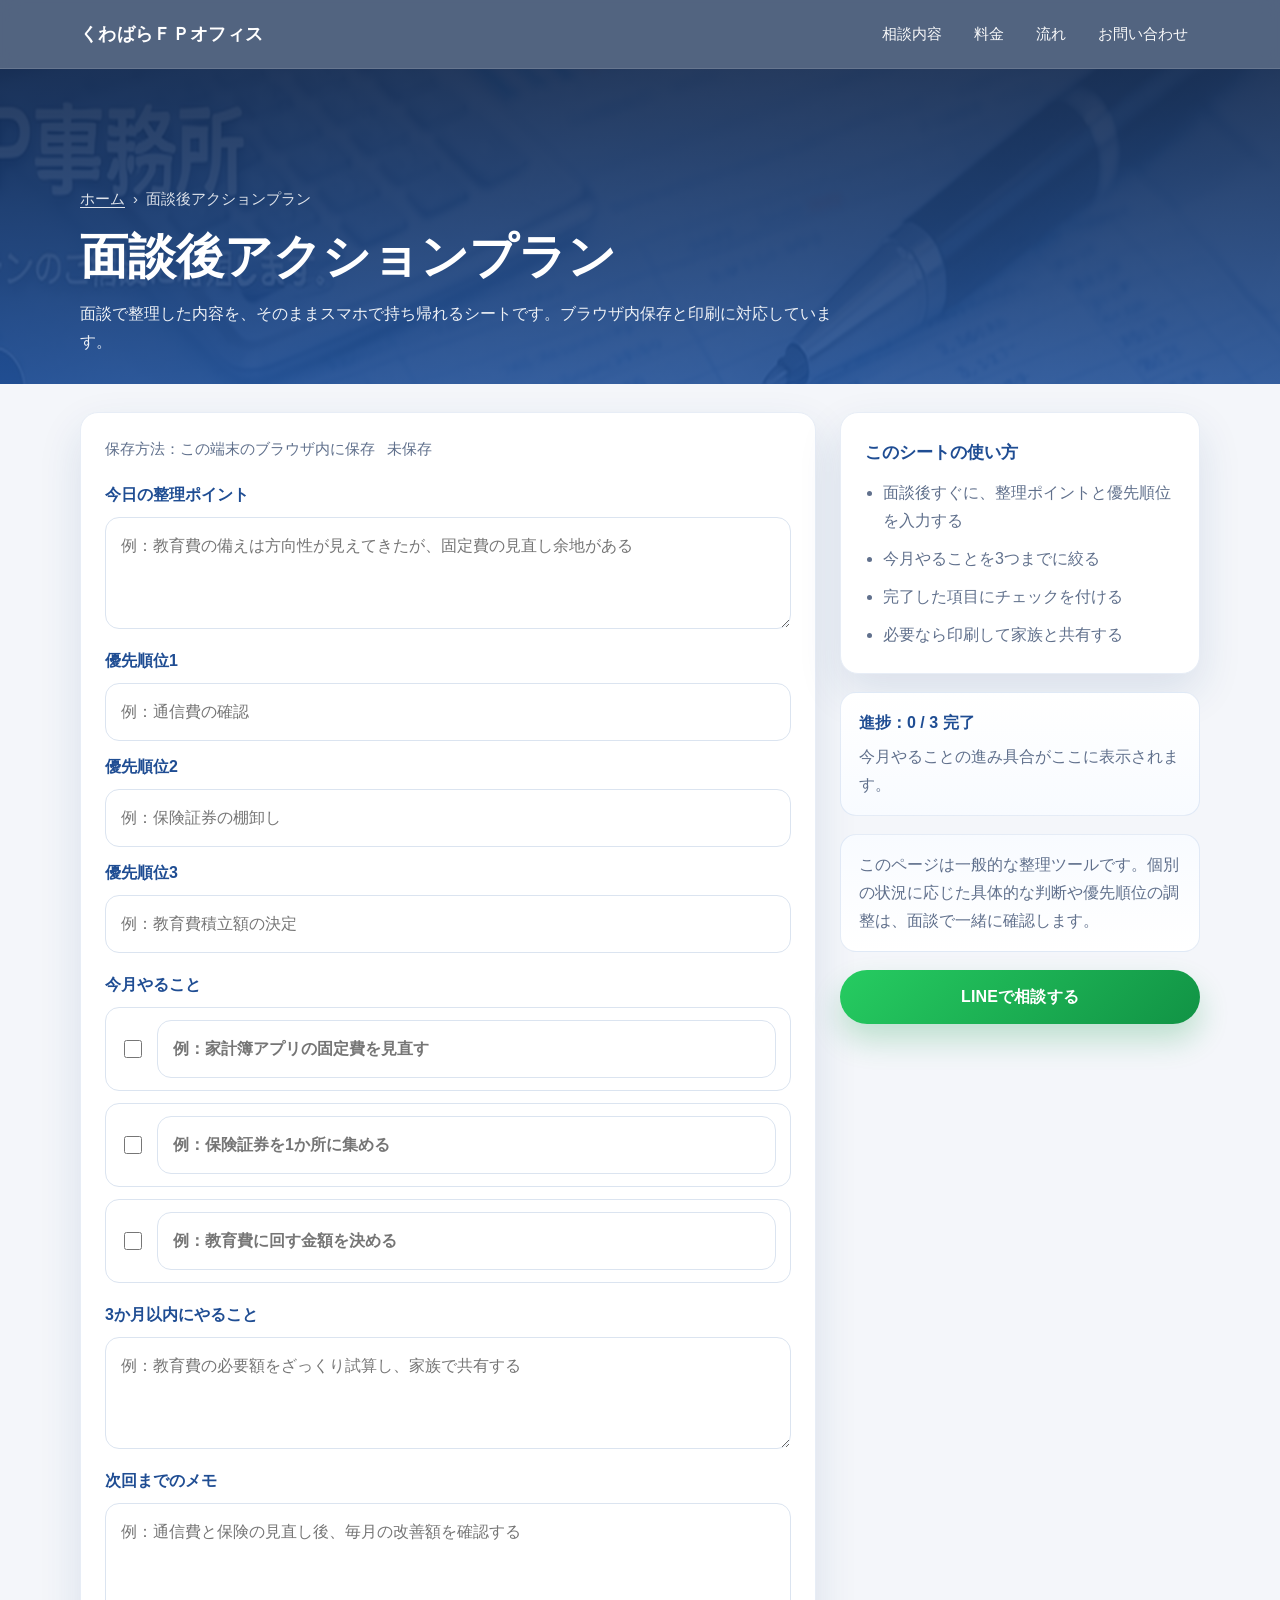
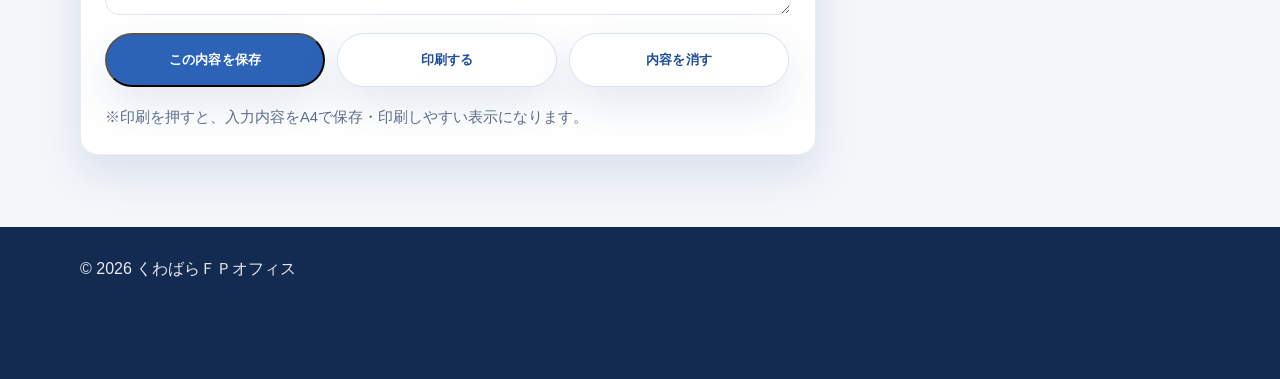
==== commit 3bb413f3: "Add files via upload" ====
--- a/action-plan.html
+++ b/action-plan.html
@@ -3,26 +3,21 @@
 <head>
   <meta charset="utf-8"/>
   <meta name="viewport" content="width=device-width, initial-scale=1.0"/>
-  <title>相談前整理チェック | くわばらＦＰオフィス</title>
-  <meta name="description" content="相談前に3分でできる整理チェックです。今の悩みや準備状況を確認して、LINE相談につなげやすくします。"/>
+  <title>面談後アクションプラン | くわばらＦＰオフィス</title>
+  <meta name="description" content="面談で整理した内容を、スマホで保存・確認・印刷できるアクションプランです。"/>
   <link href="./style.css" rel="stylesheet"/>
   <link href="./mini-tools.css" rel="stylesheet"/>
-  <link rel="icon" href="./favicon.png" type="image/png"/>
-  <link rel="icon" href="./favicon.ico" sizes="any"/>
-  <link rel="apple-touch-icon" href="./apple-touch-icon.png"/>
-  <link rel="manifest" href="./manifest.json"/>
 </head>
 <body>
 <header class="site-header" id="top">
   <div class="container header-inner">
-    <a class="brand" href="./index.html">くわばらＦＰオフィス</a>
+    <a class="brand" href="../index.html">くわばらＦＰオフィス</a>
     <button aria-controls="global-nav" aria-expanded="false" class="menu-toggle" type="button">メニュー</button>
     <nav aria-label="グローバルナビゲーション" class="global-nav" id="global-nav">
-      <a href="./index.html#reasons">相談の特徴</a>
-      <a href="./index.html#profile">プロフィール紹介</a>
-      <a href="./index.html#services">相談できるテーマ</a>
-      <a href="./index.html#fees">料金プラン</a>
-      <a href="./index.html#contact">LINE・予約</a>
+      <a href="../index.html#services">相談内容</a>
+      <a href="../index.html#fees">料金</a>
+      <a href="../index.html#flow">流れ</a>
+      <a href="../index.html#contact">お問い合わせ</a>
     </nav>
   </div>
 </header>
@@ -30,96 +25,90 @@
 <main>
   <section class="page-hero-simple">
     <div class="container">
-      <div class="page-breadcrumb"><a href="./index.html">ホーム</a><span>›</span><span>相談前整理チェック</span></div>
-      <h1 class="page-title">相談前整理チェック</h1>
-      <p class="page-lead">相談前に、今の悩みと準備状況を3分で整理できるチェックページです。回答後は、LINE相談で話しやすくなります。</p>
+      <div class="page-breadcrumb"><a href="../index.html">ホーム</a><span>›</span><span>面談後アクションプラン</span></div>
+      <h1 class="page-title">面談後アクションプラン</h1>
+      <p class="page-lead">面談で整理した内容を、そのままスマホで持ち帰れるシートです。ブラウザ内保存と印刷に対応しています。</p>
     </div>
   </section>
 
   <section class="page-shell">
     <div class="container page-grid">
       <div class="page-panel">
-        <form class="tool-form" id="precheck-form">
-          <div class="question-card reveal">
-            <h2 class="question-title">Q1. 相談したいテーマは、だいたい決まっていますか？</h2>
-            <div class="radio-group">
-              <label class="radio-option"><input type="radio" name="q1" value="2"><div><strong>はい、かなり決まっている</strong><span>教育費・住宅・保険など、相談したい分野がはっきりしています。</span></div></label>
-              <label class="radio-option"><input type="radio" name="q1" value="1"><div><strong>なんとなく決まっている</strong><span>気になる分野はあるが、優先順位はまだ迷っています。</span></div></label>
-              <label class="radio-option"><input type="radio" name="q1" value="0"><div><strong>まだ決まっていない</strong><span>今の不安を言葉にするところから始めたい状態です。</span></div></label>
+        <form class="sheet-grid" id="action-plan-form">
+          <div class="sheet-meta">
+            <span>保存方法：この端末のブラウザ内に保存</span>
+            <span id="save-status">未保存</span>
+          </div>
+
+          <div class="field-group">
+            <label for="today-summary">今日の整理ポイント</label>
+            <textarea id="today-summary" name="todaySummary" placeholder="例：教育費の備えは方向性が見えてきたが、固定費の見直し余地がある"></textarea>
+          </div>
+
+          <div class="priority-grid">
+            <div class="field-group">
+              <label for="priority-1">優先順位1</label>
+              <input id="priority-1" name="priority1" type="text" placeholder="例：通信費の確認"/>
+            </div>
+            <div class="field-group">
+              <label for="priority-2">優先順位2</label>
+              <input id="priority-2" name="priority2" type="text" placeholder="例：保険証券の棚卸し"/>
+            </div>
+            <div class="field-group">
+              <label for="priority-3">優先順位3</label>
+              <input id="priority-3" name="priority3" type="text" placeholder="例：教育費積立額の決定"/>
             </div>
           </div>
 
-          <div class="question-card reveal">
-            <h2 class="question-title">Q2. 今の家計の数字は、ざっくり把握できていますか？</h2>
-            <div class="radio-group">
-              <label class="radio-option"><input type="radio" name="q2" value="2"><div><strong>把握できている</strong><span>収入・支出・貯蓄のイメージがあります。</span></div></label>
-              <label class="radio-option"><input type="radio" name="q2" value="1"><div><strong>一部だけ分かる</strong><span>固定費や貯蓄は見えているが、全体はまだ曖昧です。</span></div></label>
-              <label class="radio-option"><input type="radio" name="q2" value="0"><div><strong>あまり分かっていない</strong><span>まずは家計の現状を整理したい状態です。</span></div></label>
+          <div class="field-group">
+            <label>今月やること</label>
+            <div class="task-grid">
+              <label class="task-row"><input name="task1done" type="checkbox"/><input name="task1text" type="text" placeholder="例：家計簿アプリの固定費を見直す"/></label>
+              <label class="task-row"><input name="task2done" type="checkbox"/><input name="task2text" type="text" placeholder="例：保険証券を1か所に集める"/></label>
+              <label class="task-row"><input name="task3done" type="checkbox"/><input name="task3text" type="text" placeholder="例：教育費に回す金額を決める"/></label>
             </div>
           </div>
 
-          <div class="question-card reveal">
-            <h2 class="question-title">Q3. 相談で一番知りたいことは何ですか？</h2>
-            <div class="radio-group">
-              <label class="radio-option"><input type="radio" name="q3" value="2"><div><strong>何から始めればいいか</strong><span>最初の一歩をはっきりさせたいです。</span></div></label>
-              <label class="radio-option"><input type="radio" name="q3" value="1"><div><strong>今のままでよいか</strong><span>現状の方向性を第三者の視点で確認したいです。</span></div></label>
-              <label class="radio-option"><input type="radio" name="q3" value="0"><div><strong>まだ考えを整理したい</strong><span>質問したいことをまとめるところから始めたいです。</span></div></label>
-            </div>
+          <div class="field-group">
+            <label for="within-3months">3か月以内にやること</label>
+            <textarea id="within-3months" name="within3months" placeholder="例：教育費の必要額をざっくり試算し、家族で共有する"></textarea>
           </div>
 
-          <div class="question-card reveal">
-            <h2 class="question-title">Q4. ご家族とお金の話は、どのくらい共有できていますか？</h2>
-            <div class="radio-group">
-              <label class="radio-option"><input type="radio" name="q4" value="2"><div><strong>かなり共有できている</strong><span>夫婦・家族で話し合う土台があります。</span></div></label>
-              <label class="radio-option"><input type="radio" name="q4" value="1"><div><strong>少し共有している</strong><span>一部は話せるが、まとまった時間はまだ少ないです。</span></div></label>
-              <label class="radio-option"><input type="radio" name="q4" value="0"><div><strong>あまり共有できていない</strong><span>まずは自分の考えを整理したい段階です。</span></div></label>
-            </div>
+          <div class="field-group">
+            <label for="next-meeting-note">次回までのメモ</label>
+            <textarea id="next-meeting-note" name="nextMeetingNote" placeholder="例：通信費と保険の見直し後、毎月の改善額を確認する"></textarea>
           </div>
 
-          <div class="question-card reveal">
-            <h2 class="question-title">Q5. 相談の準備は、どのくらいできていますか？</h2>
-            <div class="radio-group">
-              <label class="radio-option"><input type="radio" name="q5" value="2"><div><strong>メモや資料がある</strong><span>数字や資料を少し持って相談できます。</span></div></label>
-              <label class="radio-option"><input type="radio" name="q5" value="1"><div><strong>少しだけある</strong><span>必要なものをこれから集める段階です。</span></div></label>
-              <label class="radio-option"><input type="radio" name="q5" value="0"><div><strong>まだ何もない</strong><span>まずは相談の入り口を作りたい状態です。</span></div></label>
-            </div>
+          <div class="sheet-actions">
+            <button class="button primary" id="save-plan" type="button">この内容を保存</button>
+            <button class="button secondary" id="print-plan" type="button">印刷する</button>
+            <button class="button secondary" id="clear-plan" type="button">内容を消す</button>
           </div>
-
-          <div class="form-actions">
-            <button class="button primary" type="submit">チェックする</button>
-            <button class="button ghost" id="reset-check" type="button">やり直す</button>
-          </div>
-          <p class="form-note">すべて答えなくても大丈夫、とはせず、いったん5問で整理する形にしています。</p>
-
-          <div class="result-card result-hidden" id="result-card">
-            <p class="result-label">CHECK RESULT</p>
-            <h2 class="result-title" id="result-title"></h2>
-            <p class="result-copy" id="result-copy"></p>
-            <p class="result-subcopy" id="result-score"></p>
-            <ul class="result-next" id="result-next"></ul>
-            <div class="result-actions">
-              <a class="button line lift-on-hover" href="https://lin.ee/rTetBKJ" rel="noopener noreferrer" target="_blank">LINEで無料相談してみる</a>
-              <a class="button reserve lift-on-hover" href="https://app.spirinc.com/t/i51z4D0myb7D1Fd-R63M6/as/he_EM0oRj1WhJec_xsWiC/confirm" rel="noopener noreferrer" target="_blank">Spirで予約する</a>
-            </div>
-          </div>
+          <p class="print-note">※印刷を押すと、入力内容をA4で保存・印刷しやすい表示になります。</p>
         </form>
       </div>
 
       <aside class="page-side">
         <div class="page-panel">
-          <h2 class="side-card-title">相談前に見ておくと整理しやすいこと</h2>
+          <h2 class="side-card-title">このシートの使い方</h2>
           <ul class="side-list">
-            <li>今いちばん気になるテーマ</li>
-            <li>家計・保険・教育費のざっくり状況</li>
-            <li>家族にまだ伝えきれていない不安</li>
-            <li>相談で最終的に知りたいこと</li>
+            <li>面談後すぐに、整理ポイントと優先順位を入力する</li>
+            <li>今月やることを3つまでに絞る</li>
+            <li>完了した項目にチェックを付ける</li>
+            <li>必要なら印刷して家族と共有する</li>
           </ul>
         </div>
 
+        <div class="status-box">
+          <strong id="progress-label">進捗：0 / 3 完了</strong>
+          <p>今月やることの進み具合がここに表示されます。</p>
+        </div>
+
         <div class="notice-box">
-          <strong>まだ整理できていなくても大丈夫です。</strong>
-          <p>このチェックは、相談の入口を作るためのものです。結果を見ながら、LINEで一言送っていただければ、次の順番を一緒に考えられます。</p>
+          このページは一般的な整理ツールです。個別の状況に応じた具体的な判断や優先順位の調整は、面談で一緒に確認します。
         </div>
+
+        <a class="button line" href="https://lin.ee/rTetBKJ" rel="noopener noreferrer" target="_blank">LINEで相談する</a>
       </aside>
     </div>
   </section>
@@ -130,9 +119,10 @@
     <div class="footer-left">
       <p>© 2026 くわばらＦＰオフィス</p>
     </div>
-    <a href="./index.html">ホームに戻る</a>
   </div>
 </footer>
+
+<script src="./script.js"></script>
 <script src="./action-plan.js"></script>
 </body>
 </html>
--- a/style.css
+++ b/style.css
@@ -259,6 +259,40 @@
   color: #fff;
 }
 
+
+.hero-side {
+  display: grid;
+  gap: 16px;
+}
+
+.hero-brand-card {
+  display: grid;
+  justify-items: center;
+  gap: 10px;
+  padding: 18px 18px 16px;
+  background: rgba(255,255,255,0.96);
+  border-radius: 22px;
+  box-shadow: var(--shadow);
+  border: 1px solid rgba(255,255,255,0.6);
+}
+
+.hero-brand-image {
+  width: min(100%, 240px);
+  aspect-ratio: 1 / 1;
+  object-fit: contain;
+  border-radius: 24px;
+  filter: drop-shadow(0 16px 26px rgba(17, 34, 68, 0.12));
+}
+
+.hero-brand-name {
+  margin: 0;
+  color: var(--primary-dark);
+  font-weight: 800;
+  letter-spacing: 0.02em;
+  font-size: 0.98rem;
+  text-align: center;
+}
+
 .hero-point-box {
   background: rgba(255,255,255,0.96);
   color: var(--text);
@@ -1256,6 +1290,14 @@
 
   .hero-point-box {
     padding: 18px;
+  }
+
+  .hero-brand-card {
+    padding: 14px;
+  }
+
+  .hero-brand-image {
+    width: min(100%, 200px);
   }
 
   .button {
@@ -2439,225 +2481,3 @@
     font-size: 0.9rem;
   }
 }
-
-
-/* --- v35: LINE-first and clearer pricing hierarchy --- */
-.button.line,
-.hero-buttons .button.line,
-.contact-buttons .button.line {
-  min-width: 280px;
-}
-
-.button.reserve,
-.hero-buttons .button.reserve,
-.contact-buttons .button.reserve {
-  min-width: 188px;
-}
-
-.button.mail,
-.hero-buttons .button.mail,
-.contact-buttons .button.mail {
-  min-width: 164px;
-}
-
-.services-cta {
-  display: grid;
-  justify-items: center;
-  gap: 10px;
-  margin-top: 24px;
-  padding: 22px 18px 0;
-  text-align: center;
-}
-
-.services-cta .services-spir {
-  min-width: 220px;
-}
-
-.services-cta p {
-  margin: 0;
-  color: var(--muted);
-  font-size: 0.94rem;
-}
-
-.contact-flow {
-  display: flex;
-  flex-wrap: wrap;
-  gap: 8px;
-  margin: 14px 0 4px;
-}
-
-.contact-flow span {
-  display: inline-flex;
-  align-items: center;
-  min-height: 32px;
-  padding: 0 12px;
-  border-radius: 999px;
-  background: linear-gradient(180deg, #f7fbff 0%, #eef4ff 100%);
-  border: 1px solid rgba(45,99,183,0.12);
-  color: var(--primary-dark);
-  font-size: 0.84rem;
-  font-weight: 800;
-}
-
-.pricing-card-basic {
-  background: linear-gradient(180deg, #ffffff 0%, #f7fbff 100%);
-}
-
-.pricing-card-mid {
-  background: linear-gradient(180deg, #ffffff 0%, #f5f9ff 100%);
-  border: 2px solid rgba(45, 99, 183, 0.34);
-  box-shadow: 0 22px 48px rgba(28, 63, 122, 0.16);
-  transform: translateY(-4px);
-}
-
-.pricing-card-premium {
-  background: linear-gradient(180deg, #ffffff 0%, #f6f8ff 100%);
-  border: 1px solid rgba(77,107,179,0.18);
-}
-
-.pricing-card-mid .plan-badge {
-  background: linear-gradient(135deg, rgba(45,99,183,0.14), rgba(120,165,241,0.14));
-}
-
-.pricing-card-premium .plan-badge {
-  background: rgba(77,107,179,0.1);
-}
-
-.plan-button {
-  display: flex;
-  margin-top: 18px;
-  min-width: 0;
-  width: 100%;
-  justify-content: center;
-}
-
-.plan-button.button.reserve,
-.plan-button.button.line {
-  min-width: 0;
-}
-
-.plan-button.button.reserve {
-  background: linear-gradient(135deg, #5f49d6 0%, #4330b4 100%);
-}
-
-.plan-button.button.reserve:hover {
-  background: linear-gradient(135deg, #523dc6 0%, #37289f 100%);
-}
-
-.social-pill,
-.profile-link-chip,
-.footer-social a {
-  min-height: 42px;
-  padding: 0 14px;
-  border-radius: 16px;
-}
-
-.social-pill:not(.social-pill-line),
-.profile-link-chip:not(.line-chip),
-.footer-social a:not(.line-chip) {
-  min-width: 88px;
-  color: var(--text);
-  background: linear-gradient(180deg, #fbfcff 0%, #f5f8fd 100%);
-  border-color: rgba(45,99,183,0.12);
-  box-shadow: 0 10px 20px rgba(22, 44, 86, 0.08);
-  font-size: 0.88rem;
-}
-
-.social-pill-line,
-.profile-link-chip.line-chip,
-.footer-social a.line-chip,
-.footer-line.line-chip,
-.button.line {
-  min-width: 132px;
-  min-height: 48px;
-  padding: 0 18px;
-  color: #fff;
-  background: linear-gradient(135deg, #22c55e 0%, #118d43 100%);
-  border-color: rgba(17,147,69,0.48);
-  box-shadow: 0 16px 30px rgba(17,147,69,0.2);
-  font-weight: 900;
-}
-
-.social-pill-line:hover,
-.profile-link-chip.line-chip:hover,
-.footer-social a.line-chip:hover,
-.footer-line.line-chip:hover,
-.button.line:hover {
-  background: linear-gradient(135deg, #1fb155 0%, #0e7d3a 100%);
-}
-
-.profile-links,
-.footer-social {
-  gap: 8px;
-}
-
-.mobile-cta a.line {
-  flex: 1.35;
-}
-
-.mobile-cta a.reserve {
-  flex: 0.95;
-}
-
-.mobile-cta a.mail {
-  flex: 0.75;
-}
-
-@media (max-width: 767px) {
-  .hero-buttons .button.line,
-  .contact-buttons .button.line {
-    min-width: 0;
-  }
-
-  .hero-buttons .button.reserve,
-  .contact-buttons .button.reserve,
-  .hero-buttons .button.mail,
-  .contact-buttons .button.mail {
-    min-width: 0;
-  }
-
-  .profile-links,
-  .footer-social {
-    display: flex;
-    flex-wrap: wrap;
-  }
-
-  .profile-link-chip,
-  .footer-social a {
-    width: calc(50% - 4px);
-    min-height: 40px;
-  }
-
-  .profile-link-chip.line-chip,
-  .footer-social a.line-chip {
-    width: 100%;
-  }
-
-  .social-pill:not(.social-pill-line),
-  .profile-link-chip:not(.line-chip),
-  .footer-social a:not(.line-chip) {
-    min-width: 0;
-  }
-
-  .contact-flow {
-    gap: 6px;
-  }
-
-  .contact-flow span {
-    font-size: 0.8rem;
-    min-height: 30px;
-  }
-
-  .services-cta {
-    padding-top: 18px;
-  }
-
-  .services-cta .services-spir {
-    width: 100%;
-    max-width: 260px;
-  }
-
-  .plan-button {
-    min-height: 50px;
-  }
-}
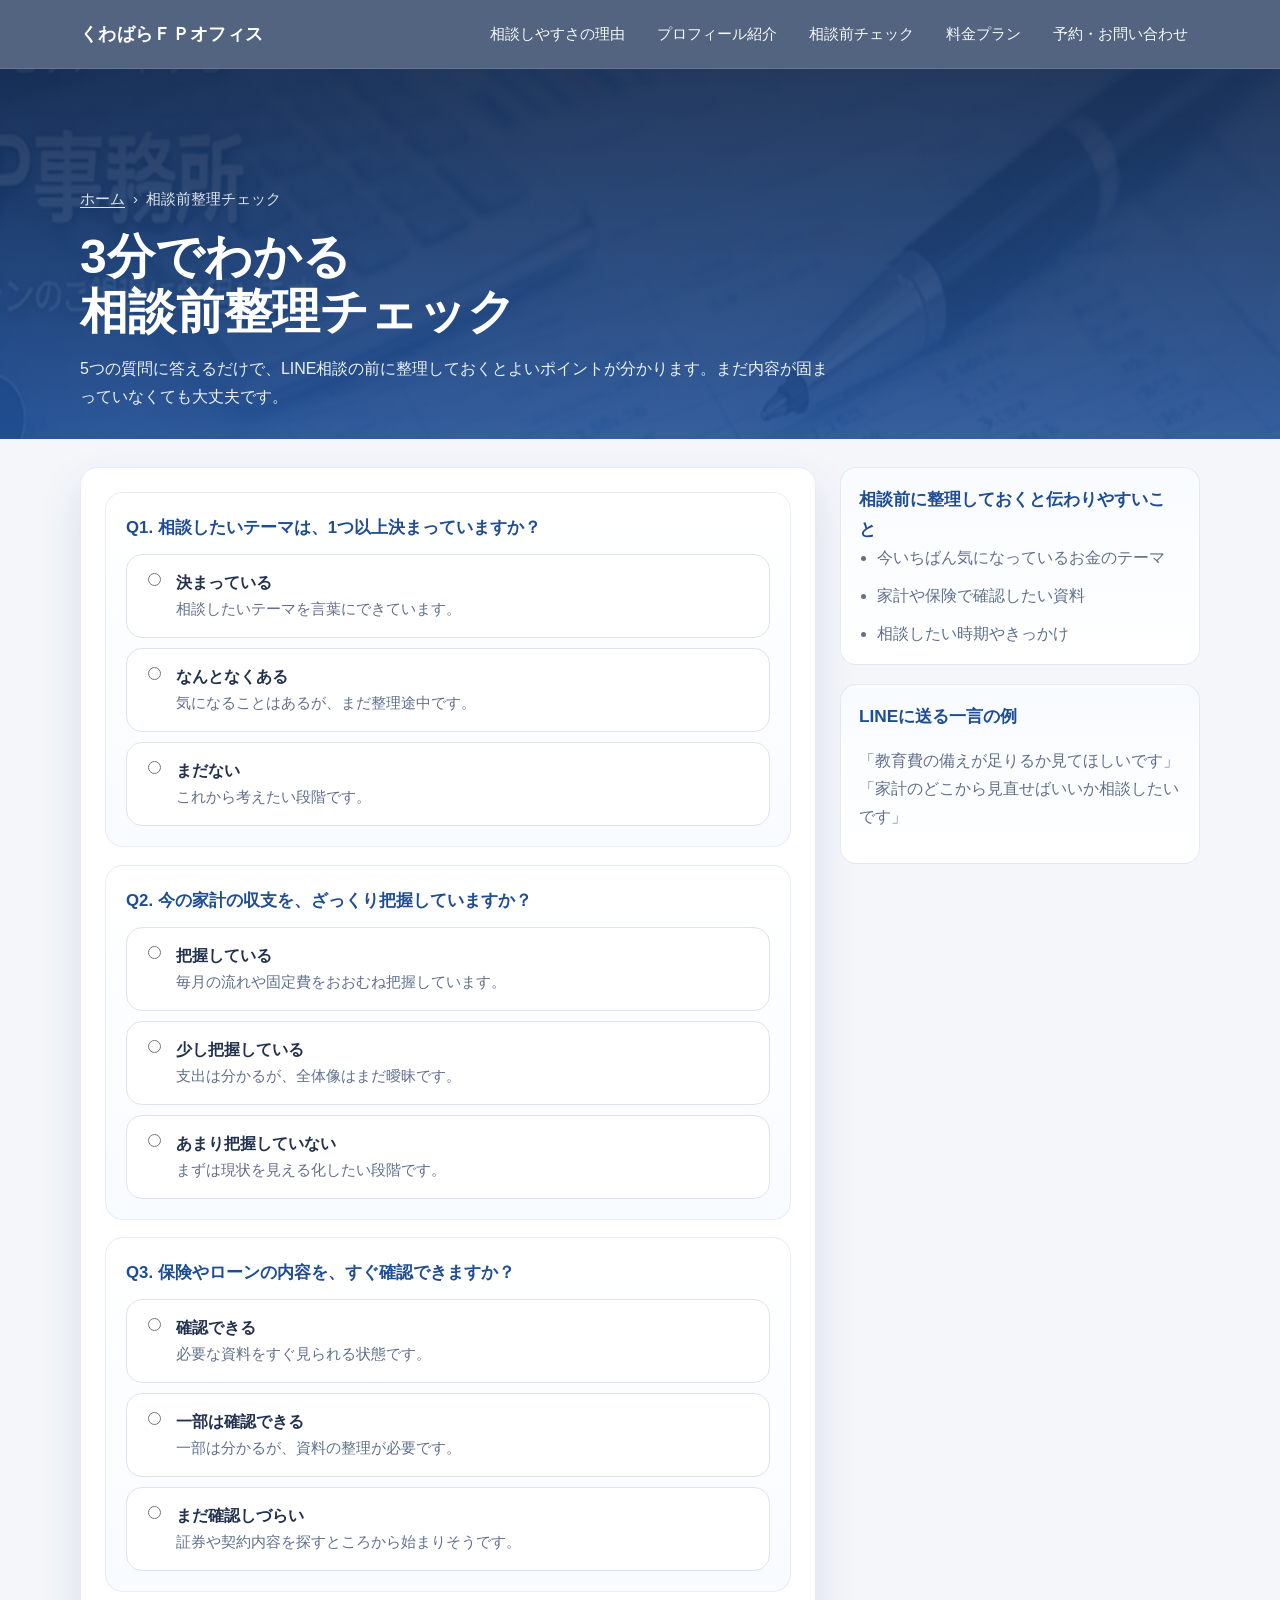
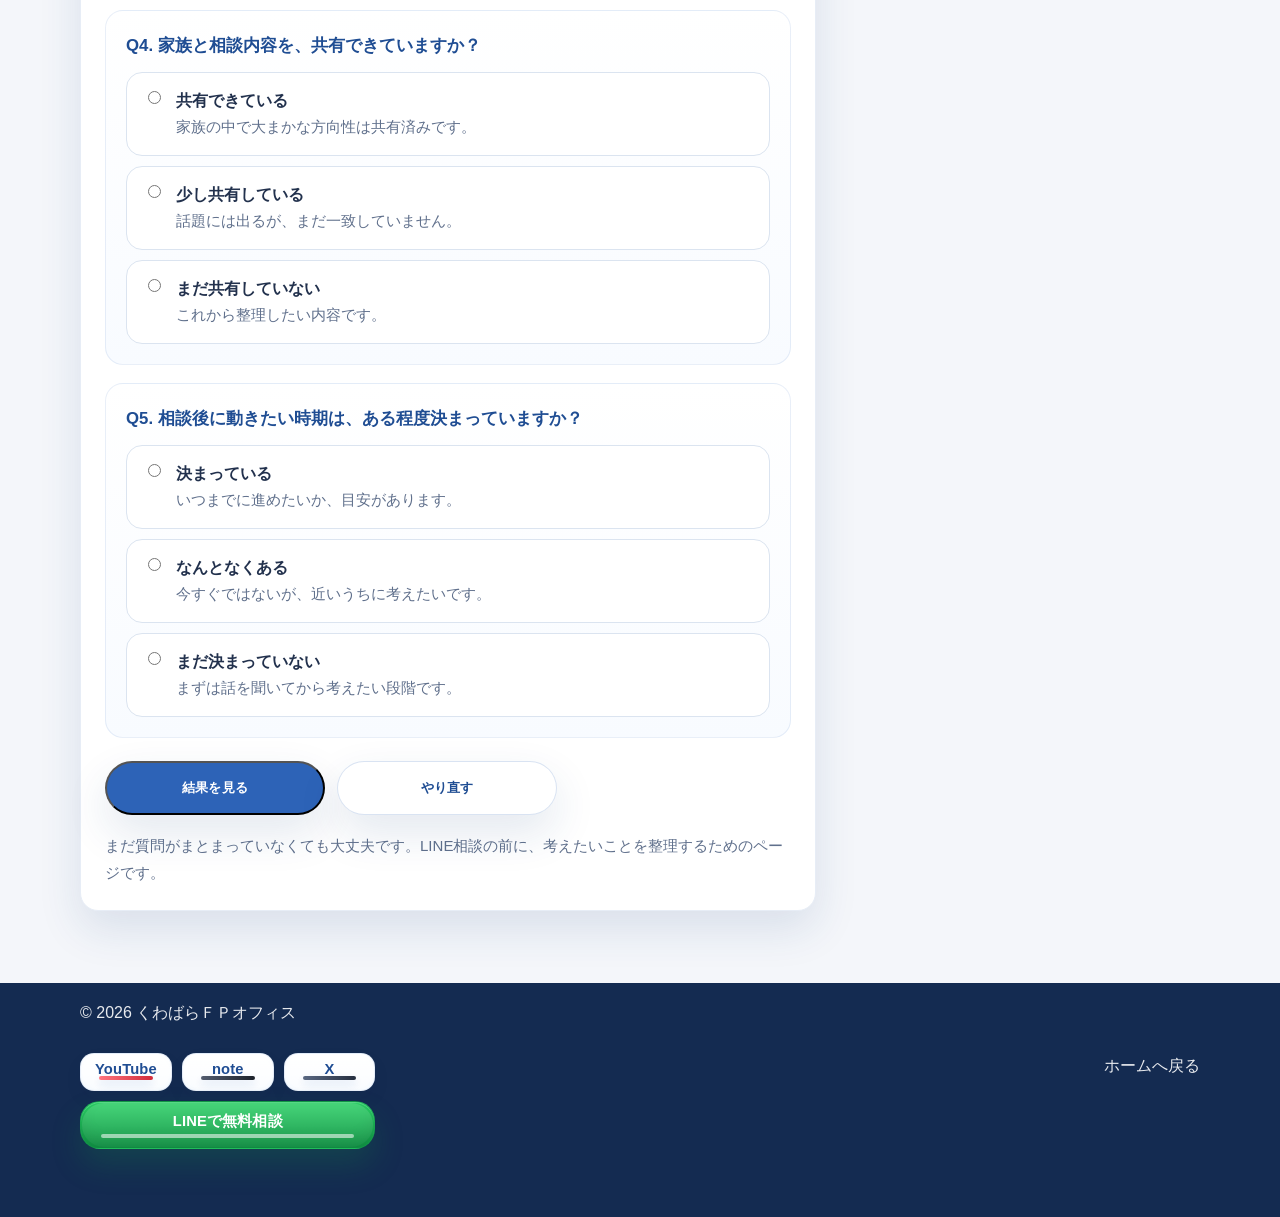
==== commit 39a82a1c: "Add files via upload" ====
--- a/action-plan.html
+++ b/action-plan.html
@@ -3,8 +3,11 @@
 <head>
   <meta charset="utf-8"/>
   <meta name="viewport" content="width=device-width, initial-scale=1.0"/>
-  <title>面談後アクションプラン | くわばらＦＰオフィス</title>
-  <meta name="description" content="面談で整理した内容を、スマホで保存・確認・印刷できるアクションプランです。"/>
+  <link href="./favicon.ico" rel="icon" sizes="any"/>
+  <link href="./favicon.png" rel="icon" type="image/png"/>
+  <link href="./apple-touch-icon.png" rel="apple-touch-icon"/>
+  <title>相談前整理チェック | くわばらＦＰオフィス</title>
+  <meta name="description" content="5つの質問に答えるだけで、LINE相談の前に整理しておくとよいポイントを確認できる無料チェックページです。"/>
   <link href="./style.css" rel="stylesheet"/>
   <link href="./mini-tools.css" rel="stylesheet"/>
 </head>
@@ -14,10 +17,11 @@
     <a class="brand" href="../index.html">くわばらＦＰオフィス</a>
     <button aria-controls="global-nav" aria-expanded="false" class="menu-toggle" type="button">メニュー</button>
     <nav aria-label="グローバルナビゲーション" class="global-nav" id="global-nav">
-      <a href="../index.html#services">相談内容</a>
-      <a href="../index.html#fees">料金</a>
-      <a href="../index.html#flow">流れ</a>
-      <a href="../index.html#contact">お問い合わせ</a>
+      <a href="../index.html#reasons">相談しやすさの理由</a>
+      <a href="../index.html#profile">プロフィール紹介</a>
+      <a href="../index.html#tools">相談前チェック</a>
+      <a href="../index.html#fees">料金プラン</a>
+      <a href="../index.html#contact">予約・お問い合わせ</a>
     </nav>
   </div>
 </header>
@@ -25,90 +29,93 @@
 <main>
   <section class="page-hero-simple">
     <div class="container">
-      <div class="page-breadcrumb"><a href="../index.html">ホーム</a><span>›</span><span>面談後アクションプラン</span></div>
-      <h1 class="page-title">面談後アクションプラン</h1>
-      <p class="page-lead">面談で整理した内容を、そのままスマホで持ち帰れるシートです。ブラウザ内保存と印刷に対応しています。</p>
+      <div class="page-breadcrumb"><a href="../index.html">ホーム</a><span>›</span><span>相談前整理チェック</span></div>
+      <h1 class="page-title">3分でわかる<br>相談前整理チェック</h1>
+      <p class="page-lead">5つの質問に答えるだけで、LINE相談の前に整理しておくとよいポイントが分かります。まだ内容が固まっていなくても大丈夫です。</p>
     </div>
   </section>
 
   <section class="page-shell">
     <div class="container page-grid">
       <div class="page-panel">
-        <form class="sheet-grid" id="action-plan-form">
-          <div class="sheet-meta">
-            <span>保存方法：この端末のブラウザ内に保存</span>
-            <span id="save-status">未保存</span>
-          </div>
-
-          <div class="field-group">
-            <label for="today-summary">今日の整理ポイント</label>
-            <textarea id="today-summary" name="todaySummary" placeholder="例：教育費の備えは方向性が見えてきたが、固定費の見直し余地がある"></textarea>
-          </div>
-
-          <div class="priority-grid">
-            <div class="field-group">
-              <label for="priority-1">優先順位1</label>
-              <input id="priority-1" name="priority1" type="text" placeholder="例：通信費の確認"/>
-            </div>
-            <div class="field-group">
-              <label for="priority-2">優先順位2</label>
-              <input id="priority-2" name="priority2" type="text" placeholder="例：保険証券の棚卸し"/>
-            </div>
-            <div class="field-group">
-              <label for="priority-3">優先順位3</label>
-              <input id="priority-3" name="priority3" type="text" placeholder="例：教育費積立額の決定"/>
+        <form class="tool-form" id="precheck-form">
+          <div class="question-card reveal">
+            <h2 class="question-title">Q1. 相談したいテーマは、1つ以上決まっていますか？</h2>
+            <div class="radio-group">
+              <label class="radio-option"><input type="radio" name="q1" value="2"><div><strong>決まっている</strong><span>相談したいテーマを言葉にできています。</span></div></label>
+              <label class="radio-option"><input type="radio" name="q1" value="1"><div><strong>なんとなくある</strong><span>気になることはあるが、まだ整理途中です。</span></div></label>
+              <label class="radio-option"><input type="radio" name="q1" value="0"><div><strong>まだない</strong><span>これから考えたい段階です。</span></div></label>
             </div>
           </div>
 
-          <div class="field-group">
-            <label>今月やること</label>
-            <div class="task-grid">
-              <label class="task-row"><input name="task1done" type="checkbox"/><input name="task1text" type="text" placeholder="例：家計簿アプリの固定費を見直す"/></label>
-              <label class="task-row"><input name="task2done" type="checkbox"/><input name="task2text" type="text" placeholder="例：保険証券を1か所に集める"/></label>
-              <label class="task-row"><input name="task3done" type="checkbox"/><input name="task3text" type="text" placeholder="例：教育費に回す金額を決める"/></label>
+          <div class="question-card reveal">
+            <h2 class="question-title">Q2. 今の家計の収支を、ざっくり把握していますか？</h2>
+            <div class="radio-group">
+              <label class="radio-option"><input type="radio" name="q2" value="2"><div><strong>把握している</strong><span>毎月の流れや固定費をおおむね把握しています。</span></div></label>
+              <label class="radio-option"><input type="radio" name="q2" value="1"><div><strong>少し把握している</strong><span>支出は分かるが、全体像はまだ曖昧です。</span></div></label>
+              <label class="radio-option"><input type="radio" name="q2" value="0"><div><strong>あまり把握していない</strong><span>まずは現状を見える化したい段階です。</span></div></label>
             </div>
           </div>
 
-          <div class="field-group">
-            <label for="within-3months">3か月以内にやること</label>
-            <textarea id="within-3months" name="within3months" placeholder="例：教育費の必要額をざっくり試算し、家族で共有する"></textarea>
+          <div class="question-card reveal">
+            <h2 class="question-title">Q3. 保険やローンの内容を、すぐ確認できますか？</h2>
+            <div class="radio-group">
+              <label class="radio-option"><input type="radio" name="q3" value="2"><div><strong>確認できる</strong><span>必要な資料をすぐ見られる状態です。</span></div></label>
+              <label class="radio-option"><input type="radio" name="q3" value="1"><div><strong>一部は確認できる</strong><span>一部は分かるが、資料の整理が必要です。</span></div></label>
+              <label class="radio-option"><input type="radio" name="q3" value="0"><div><strong>まだ確認しづらい</strong><span>証券や契約内容を探すところから始まりそうです。</span></div></label>
+            </div>
           </div>
 
-          <div class="field-group">
-            <label for="next-meeting-note">次回までのメモ</label>
-            <textarea id="next-meeting-note" name="nextMeetingNote" placeholder="例：通信費と保険の見直し後、毎月の改善額を確認する"></textarea>
+          <div class="question-card reveal">
+            <h2 class="question-title">Q4. 家族と相談内容を、共有できていますか？</h2>
+            <div class="radio-group">
+              <label class="radio-option"><input type="radio" name="q4" value="2"><div><strong>共有できている</strong><span>家族の中で大まかな方向性は共有済みです。</span></div></label>
+              <label class="radio-option"><input type="radio" name="q4" value="1"><div><strong>少し共有している</strong><span>話題には出るが、まだ一致していません。</span></div></label>
+              <label class="radio-option"><input type="radio" name="q4" value="0"><div><strong>まだ共有していない</strong><span>これから整理したい内容です。</span></div></label>
+            </div>
           </div>
 
-          <div class="sheet-actions">
-            <button class="button primary" id="save-plan" type="button">この内容を保存</button>
-            <button class="button secondary" id="print-plan" type="button">印刷する</button>
-            <button class="button secondary" id="clear-plan" type="button">内容を消す</button>
+          <div class="question-card reveal">
+            <h2 class="question-title">Q5. 相談後に動きたい時期は、ある程度決まっていますか？</h2>
+            <div class="radio-group">
+              <label class="radio-option"><input type="radio" name="q5" value="2"><div><strong>決まっている</strong><span>いつまでに進めたいか、目安があります。</span></div></label>
+              <label class="radio-option"><input type="radio" name="q5" value="1"><div><strong>なんとなくある</strong><span>今すぐではないが、近いうちに考えたいです。</span></div></label>
+              <label class="radio-option"><input type="radio" name="q5" value="0"><div><strong>まだ決まっていない</strong><span>まずは話を聞いてから考えたい段階です。</span></div></label>
+            </div>
           </div>
-          <p class="print-note">※印刷を押すと、入力内容をA4で保存・印刷しやすい表示になります。</p>
+
+          <div class="form-actions">
+            <button class="button primary lift-on-hover" type="submit">結果を見る</button>
+            <button class="button secondary lift-on-hover" id="reset-precheck" type="button">やり直す</button>
+          </div>
+          <p class="form-note">まだ質問がまとまっていなくても大丈夫です。LINE相談の前に、考えたいことを整理するためのページです。</p>
+
+          <div class="result-card result-hidden" id="result-card">
+            <p class="result-label">CHECK RESULT</p>
+            <h2 class="result-title" id="result-title"></h2>
+            <p class="result-copy" id="result-copy"></p>
+            <ul class="result-next" id="result-next"></ul>
+            <div class="result-actions">
+              <a class="button line lift-on-hover" href="https://lin.ee/rTetBKJ" rel="noopener noreferrer" target="_blank">LINEで無料相談する</a>
+              <a class="button reserve lift-on-hover" href="https://app.spirinc.com/t/i51z4D0myb7D1Fd-R63M6/as/he_EM0oRj1WhJec_xsWiC/confirm" rel="noopener noreferrer" target="_blank">Spirで予約する</a>
+            </div>
+          </div>
         </form>
       </div>
 
       <aside class="page-side">
-        <div class="page-panel">
-          <h2 class="side-card-title">このシートの使い方</h2>
+        <div class="notice-box reveal">
+          <strong class="side-card-title">相談前に整理しておくと伝わりやすいこと</strong>
           <ul class="side-list">
-            <li>面談後すぐに、整理ポイントと優先順位を入力する</li>
-            <li>今月やることを3つまでに絞る</li>
-            <li>完了した項目にチェックを付ける</li>
-            <li>必要なら印刷して家族と共有する</li>
+            <li>今いちばん気になっているお金のテーマ</li>
+            <li>家計や保険で確認したい資料</li>
+            <li>相談したい時期やきっかけ</li>
           </ul>
         </div>
-
-        <div class="status-box">
-          <strong id="progress-label">進捗：0 / 3 完了</strong>
-          <p>今月やることの進み具合がここに表示されます。</p>
+        <div class="notice-box reveal">
+          <strong class="side-card-title">LINEに送る一言の例</strong>
+          <p class="side-copy">「教育費の備えが足りるか見てほしいです」<br>「家計のどこから見直せばいいか相談したいです」</p>
         </div>
-
-        <div class="notice-box">
-          このページは一般的な整理ツールです。個別の状況に応じた具体的な判断や優先順位の調整は、面談で一緒に確認します。
-        </div>
-
-        <a class="button line" href="https://lin.ee/rTetBKJ" rel="noopener noreferrer" target="_blank">LINEで相談する</a>
       </aside>
     </div>
   </section>
@@ -118,7 +125,14 @@
   <div class="container footer-inner">
     <div class="footer-left">
       <p>© 2026 くわばらＦＰオフィス</p>
+      <div aria-label="公式リンク" class="footer-social">
+        <a aria-label="YouTube" class="social-pill social-pill-youtube" href="https://youtube.com/@1e240k?si=uDjklptJoXEi2mPi" rel="noopener noreferrer" target="_blank"><span>YouTube</span></a>
+        <a aria-label="note" class="social-pill social-pill-note" href="https://note.com/fp_yosuke" rel="noopener noreferrer" target="_blank"><span>note</span></a>
+        <a aria-label="X" class="social-pill social-pill-x" href="https://x.com/fp_yosuke?s=21" rel="noopener noreferrer" target="_blank"><span>X</span></a>
+        <a aria-label="LINE" class="social-pill social-pill-line line-chip" href="https://lin.ee/rTetBKJ" rel="noopener noreferrer" target="_blank"><span>LINEで無料相談</span></a>
+      </div>
     </div>
+    <a href="../index.html">ホームへ戻る</a>
   </div>
 </footer>
 
--- a/style.css
+++ b/style.css
@@ -2481,3 +2481,228 @@
     font-size: 0.9rem;
   }
 }
+
+/* v39 conversion and layout updates */
+.hero-brand-card {
+  display: none !important;
+}
+
+.hero-side {
+  gap: 12px;
+}
+
+.hero-buttons,
+.contact-buttons {
+  display: grid;
+  grid-template-columns: repeat(2, minmax(0, 1fr));
+  gap: 10px;
+  margin-top: 26px;
+}
+
+.hero-buttons .button.line,
+.contact-buttons .button.line {
+  grid-column: 1 / -1;
+  min-height: 58px;
+  font-size: 1.02rem;
+  box-shadow: 0 16px 30px rgba(17, 147, 69, 0.22);
+}
+
+.hero-buttons .button.reserve,
+.hero-buttons .button.mail,
+.contact-buttons .button.reserve,
+.contact-buttons .button.mail {
+  min-width: 0;
+  min-height: 46px;
+  padding: 0 18px;
+  font-size: 0.94rem;
+  border-radius: 18px;
+}
+
+.hero-buttons .button.reserve,
+.contact-buttons .button.reserve {
+  background: linear-gradient(135deg, #5d57e5 0%, #4531bd 100%);
+  color: #fff;
+  border: 1px solid rgba(255,255,255,0.16);
+  box-shadow: 0 12px 24px rgba(93, 87, 229, 0.18);
+}
+
+.hero-buttons .button.mail,
+.contact-buttons .button.mail {
+  background: linear-gradient(180deg, #ffffff 0%, #f7faff 100%);
+  color: var(--primary-dark);
+  border: 1px solid rgba(45, 99, 183, 0.16);
+  box-shadow: 0 10px 20px rgba(16, 34, 64, 0.08);
+}
+
+.hero-buttons .button.ghost {
+  grid-column: 1 / -1;
+  min-height: 42px;
+  background: #fff;
+  color: var(--primary-dark);
+  border: 1px solid rgba(45, 99, 183, 0.12);
+  box-shadow: 0 8px 18px rgba(16, 34, 64, 0.06);
+}
+
+.profile-links,
+.footer-social {
+  display: grid;
+  grid-template-columns: repeat(3, minmax(0, 1fr));
+  gap: 10px;
+}
+
+.profile-links .line-chip,
+.footer-social .line-chip {
+  grid-column: 1 / -1;
+  min-height: 48px;
+  font-size: 0.98rem;
+  justify-content: center;
+  background: linear-gradient(135deg, #24c95f 0%, #119345 100%);
+  color: #fff;
+  box-shadow: 0 14px 28px rgba(17, 147, 69, 0.18);
+}
+
+.profile-link-chip:not(.line-chip),
+.footer-social a:not(.line-chip) {
+  min-height: 38px;
+  padding: 0 14px;
+  font-size: 0.92rem;
+  border-radius: 14px;
+  background: linear-gradient(180deg, #ffffff 0%, #f7fbff 100%);
+  border: 1px solid rgba(45, 99, 183, 0.10);
+  box-shadow: 0 8px 18px rgba(16, 34, 64, 0.06);
+}
+
+.profile-link-chip:not(.line-chip):hover,
+.footer-social a:not(.line-chip):hover {
+  border-color: rgba(45, 99, 183, 0.26);
+}
+
+.line-flow {
+  display: grid;
+  grid-template-columns: repeat(3, minmax(0, 1fr));
+  gap: 10px;
+  margin-top: 14px;
+}
+
+.line-flow-item {
+  display: grid;
+  gap: 4px;
+  padding: 12px 14px;
+  border-radius: 18px;
+  background: linear-gradient(180deg, #ffffff 0%, #f5fbf8 100%);
+  border: 1px solid rgba(17, 147, 69, 0.14);
+  box-shadow: 0 10px 20px rgba(17, 147, 69, 0.08);
+}
+
+.line-flow-item strong {
+  color: #0f9b4b;
+  font-weight: 800;
+  font-size: 0.82rem;
+}
+
+.line-flow-item span {
+  color: var(--text);
+  font-weight: 700;
+  font-size: 0.92rem;
+}
+
+.plan-actions {
+  display: flex;
+  margin-top: 16px;
+}
+
+.plan-actions .button.reserve {
+  width: 100%;
+  min-width: 0;
+  min-height: 50px;
+  border-radius: 16px;
+  font-size: 0.96rem;
+}
+
+.pricing-cards-three .featured {
+  transform: translateY(-4px);
+  border-color: rgba(17, 147, 69, 0.18);
+  box-shadow: 0 24px 48px rgba(17, 147, 69, 0.14), var(--shadow);
+}
+
+.pricing-cards-three .featured .plan-badge {
+  background: linear-gradient(135deg, #0f9b4b 0%, #24c95f 100%);
+  color: #fff;
+}
+
+.pricing-cards-three .featured .plan-price {
+  color: #0f9b4b;
+}
+
+.pricing-cards-three .featured h3 {
+  font-size: 1.18rem;
+}
+
+.pricing-cards-three .featured .plan-copy {
+  color: #2c465f;
+}
+
+.hero-buttons .button.line:hover,
+.contact-buttons .button.line:hover,
+.profile-links .line-chip:hover,
+.footer-social .line-chip:hover {
+  background: linear-gradient(135deg, #20bb59 0%, #0e863e 100%);
+}
+
+.hero-buttons .button.line,
+.contact-buttons .button.line {
+  background: linear-gradient(135deg, #24c95f 0%, #119345 100%);
+}
+
+.hero-buttons .button.mail:hover,
+.contact-buttons .button.mail:hover {
+  background: linear-gradient(180deg, #ffffff 0%, #eef4ff 100%);
+}
+
+@media (max-width: 767px) {
+  .hero-buttons,
+  .contact-buttons {
+    grid-template-columns: 1fr;
+  }
+
+  .hero-buttons .button,
+  .contact-buttons .button {
+    width: 100%;
+    min-width: 0;
+  }
+
+  .profile-links,
+  .footer-social {
+    grid-template-columns: repeat(2, minmax(0, 1fr));
+  }
+
+  .profile-links .line-chip,
+  .footer-social .line-chip {
+    grid-column: 1 / -1;
+  }
+
+  .line-flow {
+    grid-template-columns: 1fr;
+  }
+
+  .mobile-cta {
+    grid-template-columns: repeat(2, minmax(0, 1fr));
+  }
+
+  .mobile-cta .footer-line {
+    grid-column: 1 / -1;
+    min-height: 52px;
+  }
+}
+
+@media (max-width: 430px) {
+  .hero-buttons,
+  .contact-buttons {
+    grid-template-columns: 1fr;
+  }
+
+  .profile-links,
+  .footer-social {
+    grid-template-columns: 1fr 1fr;
+  }
+}
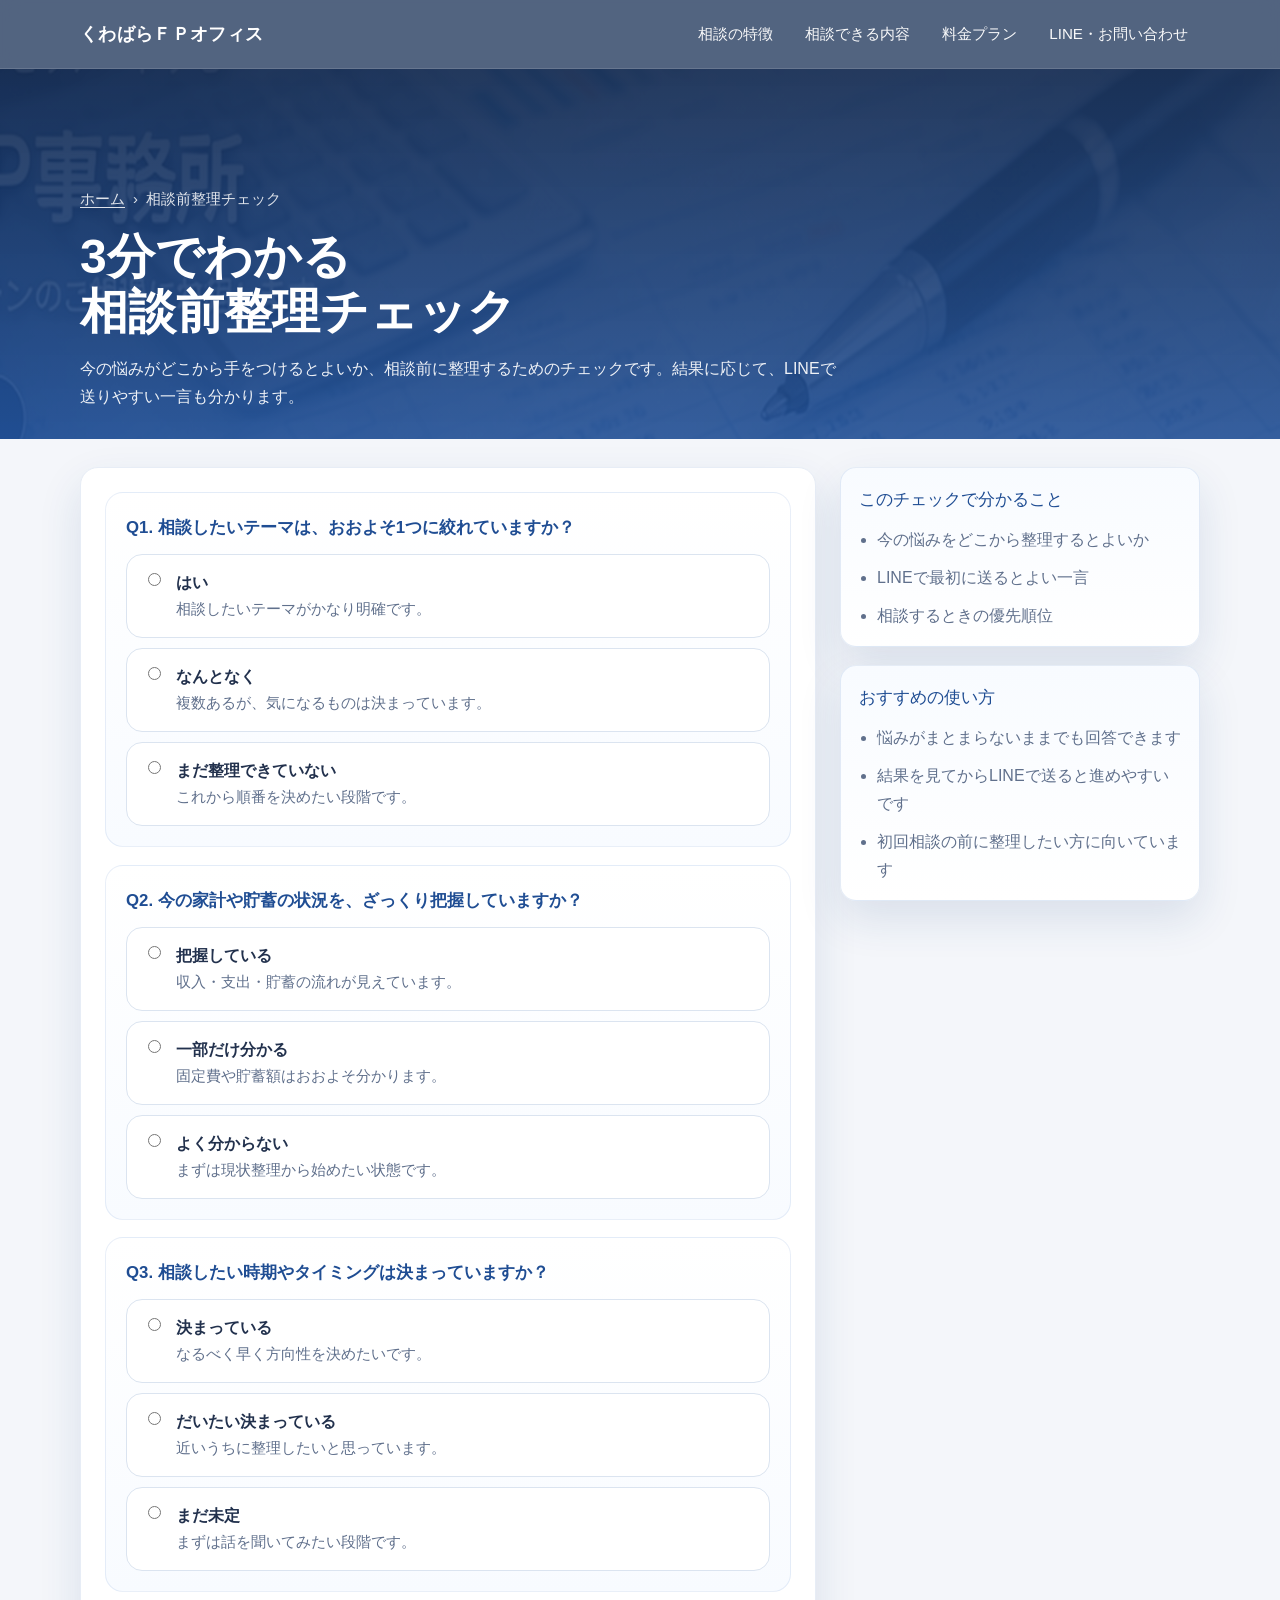
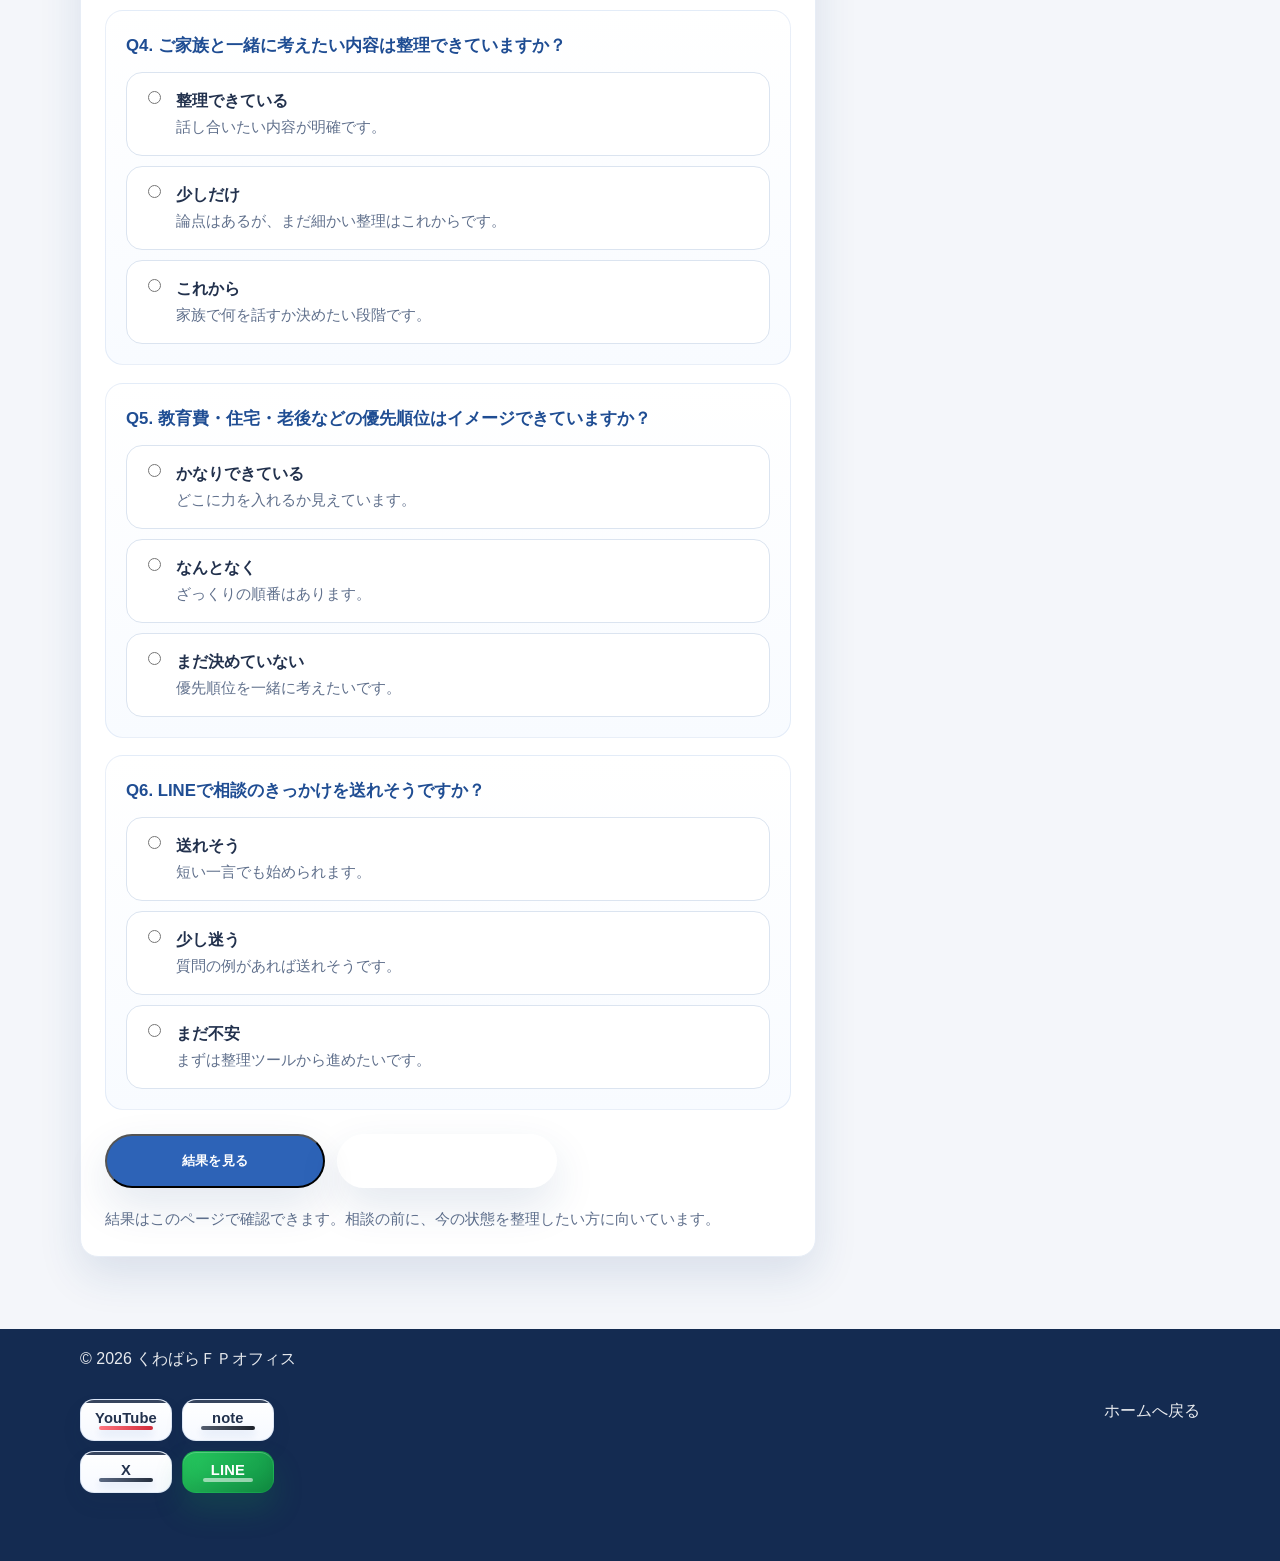
==== commit 44a3cc3f: "Add files via upload" ====
--- a/action-plan.html
+++ b/action-plan.html
@@ -3,11 +3,8 @@
 <head>
   <meta charset="utf-8"/>
   <meta name="viewport" content="width=device-width, initial-scale=1.0"/>
-  <link href="./favicon.ico" rel="icon" sizes="any"/>
-  <link href="./favicon.png" rel="icon" type="image/png"/>
-  <link href="./apple-touch-icon.png" rel="apple-touch-icon"/>
   <title>相談前整理チェック | くわばらＦＰオフィス</title>
-  <meta name="description" content="5つの質問に答えるだけで、LINE相談の前に整理しておくとよいポイントを確認できる無料チェックページです。"/>
+  <meta name="description" content="相談前に6つの質問へ答えるだけで、今の不安の整理度や相談の進め方が分かる無料チェックページです。"/>
   <link href="./style.css" rel="stylesheet"/>
   <link href="./mini-tools.css" rel="stylesheet"/>
 </head>
@@ -17,11 +14,10 @@
     <a class="brand" href="../index.html">くわばらＦＰオフィス</a>
     <button aria-controls="global-nav" aria-expanded="false" class="menu-toggle" type="button">メニュー</button>
     <nav aria-label="グローバルナビゲーション" class="global-nav" id="global-nav">
-      <a href="../index.html#reasons">相談しやすさの理由</a>
-      <a href="../index.html#profile">プロフィール紹介</a>
-      <a href="../index.html#tools">相談前チェック</a>
+      <a href="../index.html#reasons">相談の特徴</a>
+      <a href="../index.html#services">相談できる内容</a>
       <a href="../index.html#fees">料金プラン</a>
-      <a href="../index.html#contact">予約・お問い合わせ</a>
+      <a href="../index.html#contact">LINE・お問い合わせ</a>
     </nav>
   </div>
 </header>
@@ -31,90 +27,104 @@
     <div class="container">
       <div class="page-breadcrumb"><a href="../index.html">ホーム</a><span>›</span><span>相談前整理チェック</span></div>
       <h1 class="page-title">3分でわかる<br>相談前整理チェック</h1>
-      <p class="page-lead">5つの質問に答えるだけで、LINE相談の前に整理しておくとよいポイントが分かります。まだ内容が固まっていなくても大丈夫です。</p>
+      <p class="page-lead">今の悩みがどこから手をつけるとよいか、相談前に整理するためのチェックです。結果に応じて、LINEで送りやすい一言も分かります。</p>
     </div>
   </section>
 
   <section class="page-shell">
     <div class="container page-grid">
       <div class="page-panel">
-        <form class="tool-form" id="precheck-form">
+        <form class="tool-form" id="consult-precheck-form">
           <div class="question-card reveal">
-            <h2 class="question-title">Q1. 相談したいテーマは、1つ以上決まっていますか？</h2>
+            <h2 class="question-title">Q1. 相談したいテーマは、おおよそ1つに絞れていますか？</h2>
             <div class="radio-group">
-              <label class="radio-option"><input type="radio" name="q1" value="2"><div><strong>決まっている</strong><span>相談したいテーマを言葉にできています。</span></div></label>
-              <label class="radio-option"><input type="radio" name="q1" value="1"><div><strong>なんとなくある</strong><span>気になることはあるが、まだ整理途中です。</span></div></label>
-              <label class="radio-option"><input type="radio" name="q1" value="0"><div><strong>まだない</strong><span>これから考えたい段階です。</span></div></label>
+              <label class="radio-option"><input type="radio" name="q1" value="2"><div><strong>はい</strong><span>相談したいテーマがかなり明確です。</span></div></label>
+              <label class="radio-option"><input type="radio" name="q1" value="1"><div><strong>なんとなく</strong><span>複数あるが、気になるものは決まっています。</span></div></label>
+              <label class="radio-option"><input type="radio" name="q1" value="0"><div><strong>まだ整理できていない</strong><span>これから順番を決めたい段階です。</span></div></label>
             </div>
           </div>
 
           <div class="question-card reveal">
-            <h2 class="question-title">Q2. 今の家計の収支を、ざっくり把握していますか？</h2>
+            <h2 class="question-title">Q2. 今の家計や貯蓄の状況を、ざっくり把握していますか？</h2>
             <div class="radio-group">
-              <label class="radio-option"><input type="radio" name="q2" value="2"><div><strong>把握している</strong><span>毎月の流れや固定費をおおむね把握しています。</span></div></label>
-              <label class="radio-option"><input type="radio" name="q2" value="1"><div><strong>少し把握している</strong><span>支出は分かるが、全体像はまだ曖昧です。</span></div></label>
-              <label class="radio-option"><input type="radio" name="q2" value="0"><div><strong>あまり把握していない</strong><span>まずは現状を見える化したい段階です。</span></div></label>
+              <label class="radio-option"><input type="radio" name="q2" value="2"><div><strong>把握している</strong><span>収入・支出・貯蓄の流れが見えています。</span></div></label>
+              <label class="radio-option"><input type="radio" name="q2" value="1"><div><strong>一部だけ分かる</strong><span>固定費や貯蓄額はおおよそ分かります。</span></div></label>
+              <label class="radio-option"><input type="radio" name="q2" value="0"><div><strong>よく分からない</strong><span>まずは現状整理から始めたい状態です。</span></div></label>
             </div>
           </div>
 
           <div class="question-card reveal">
-            <h2 class="question-title">Q3. 保険やローンの内容を、すぐ確認できますか？</h2>
+            <h2 class="question-title">Q3. 相談したい時期やタイミングは決まっていますか？</h2>
             <div class="radio-group">
-              <label class="radio-option"><input type="radio" name="q3" value="2"><div><strong>確認できる</strong><span>必要な資料をすぐ見られる状態です。</span></div></label>
-              <label class="radio-option"><input type="radio" name="q3" value="1"><div><strong>一部は確認できる</strong><span>一部は分かるが、資料の整理が必要です。</span></div></label>
-              <label class="radio-option"><input type="radio" name="q3" value="0"><div><strong>まだ確認しづらい</strong><span>証券や契約内容を探すところから始まりそうです。</span></div></label>
+              <label class="radio-option"><input type="radio" name="q3" value="2"><div><strong>決まっている</strong><span>なるべく早く方向性を決めたいです。</span></div></label>
+              <label class="radio-option"><input type="radio" name="q3" value="1"><div><strong>だいたい決まっている</strong><span>近いうちに整理したいと思っています。</span></div></label>
+              <label class="radio-option"><input type="radio" name="q3" value="0"><div><strong>まだ未定</strong><span>まずは話を聞いてみたい段階です。</span></div></label>
             </div>
           </div>
 
           <div class="question-card reveal">
-            <h2 class="question-title">Q4. 家族と相談内容を、共有できていますか？</h2>
+            <h2 class="question-title">Q4. ご家族と一緒に考えたい内容は整理できていますか？</h2>
             <div class="radio-group">
-              <label class="radio-option"><input type="radio" name="q4" value="2"><div><strong>共有できている</strong><span>家族の中で大まかな方向性は共有済みです。</span></div></label>
-              <label class="radio-option"><input type="radio" name="q4" value="1"><div><strong>少し共有している</strong><span>話題には出るが、まだ一致していません。</span></div></label>
-              <label class="radio-option"><input type="radio" name="q4" value="0"><div><strong>まだ共有していない</strong><span>これから整理したい内容です。</span></div></label>
+              <label class="radio-option"><input type="radio" name="q4" value="2"><div><strong>整理できている</strong><span>話し合いたい内容が明確です。</span></div></label>
+              <label class="radio-option"><input type="radio" name="q4" value="1"><div><strong>少しだけ</strong><span>論点はあるが、まだ細かい整理はこれからです。</span></div></label>
+              <label class="radio-option"><input type="radio" name="q4" value="0"><div><strong>これから</strong><span>家族で何を話すか決めたい段階です。</span></div></label>
             </div>
           </div>
 
           <div class="question-card reveal">
-            <h2 class="question-title">Q5. 相談後に動きたい時期は、ある程度決まっていますか？</h2>
+            <h2 class="question-title">Q5. 教育費・住宅・老後などの優先順位はイメージできていますか？</h2>
             <div class="radio-group">
-              <label class="radio-option"><input type="radio" name="q5" value="2"><div><strong>決まっている</strong><span>いつまでに進めたいか、目安があります。</span></div></label>
-              <label class="radio-option"><input type="radio" name="q5" value="1"><div><strong>なんとなくある</strong><span>今すぐではないが、近いうちに考えたいです。</span></div></label>
-              <label class="radio-option"><input type="radio" name="q5" value="0"><div><strong>まだ決まっていない</strong><span>まずは話を聞いてから考えたい段階です。</span></div></label>
+              <label class="radio-option"><input type="radio" name="q5" value="2"><div><strong>かなりできている</strong><span>どこに力を入れるか見えています。</span></div></label>
+              <label class="radio-option"><input type="radio" name="q5" value="1"><div><strong>なんとなく</strong><span>ざっくりの順番はあります。</span></div></label>
+              <label class="radio-option"><input type="radio" name="q5" value="0"><div><strong>まだ決めていない</strong><span>優先順位を一緒に考えたいです。</span></div></label>
+            </div>
+          </div>
+
+          <div class="question-card reveal">
+            <h2 class="question-title">Q6. LINEで相談のきっかけを送れそうですか？</h2>
+            <div class="radio-group">
+              <label class="radio-option"><input type="radio" name="q6" value="2"><div><strong>送れそう</strong><span>短い一言でも始められます。</span></div></label>
+              <label class="radio-option"><input type="radio" name="q6" value="1"><div><strong>少し迷う</strong><span>質問の例があれば送れそうです。</span></div></label>
+              <label class="radio-option"><input type="radio" name="q6" value="0"><div><strong>まだ不安</strong><span>まずは整理ツールから進めたいです。</span></div></label>
             </div>
           </div>
 
           <div class="form-actions">
-            <button class="button primary lift-on-hover" type="submit">結果を見る</button>
-            <button class="button secondary lift-on-hover" id="reset-precheck" type="button">やり直す</button>
+            <button class="button primary" id="check-submit" type="submit">結果を見る</button>
+            <button class="button ghost" id="reset-check" type="button">回答をリセット</button>
           </div>
-          <p class="form-note">まだ質問がまとまっていなくても大丈夫です。LINE相談の前に、考えたいことを整理するためのページです。</p>
+          <p class="form-note">結果はこのページで確認できます。相談の前に、今の状態を整理したい方に向いています。</p>
+        </form>
 
-          <div class="result-card result-hidden" id="result-card">
-            <p class="result-label">CHECK RESULT</p>
-            <h2 class="result-title" id="result-title"></h2>
-            <p class="result-copy" id="result-copy"></p>
-            <ul class="result-next" id="result-next"></ul>
-            <div class="result-actions">
-              <a class="button line lift-on-hover" href="https://lin.ee/rTetBKJ" rel="noopener noreferrer" target="_blank">LINEで無料相談する</a>
-              <a class="button reserve lift-on-hover" href="https://app.spirinc.com/t/i51z4D0myb7D1Fd-R63M6/as/he_EM0oRj1WhJec_xsWiC/confirm" rel="noopener noreferrer" target="_blank">Spirで予約する</a>
-            </div>
+        <div class="result-card result-hidden" id="result-card">
+          <p class="result-label">CHECK RESULT</p>
+          <h2 class="result-title" id="result-title">結果</h2>
+          <p class="result-copy" id="result-copy"></p>
+          <p class="result-subcopy" id="result-score"></p>
+          <ul class="result-next" id="result-next"></ul>
+          <div class="result-actions">
+            <a class="button line lift-on-hover" href="https://lin.ee/rTetBKJ" rel="noopener noreferrer" target="_blank">LINEで相談する</a>
+            <a class="button reserve lift-on-hover" href="https://app.spirinc.com/t/i51z4D0myb7D1Fd-R63M6/as/he_EM0oRj1WhJec_xsWiC/confirm" rel="noopener noreferrer" target="_blank">Spirで予約する</a>
           </div>
-        </form>
+        </div>
       </div>
 
       <aside class="page-side">
-        <div class="notice-box reveal">
-          <strong class="side-card-title">相談前に整理しておくと伝わりやすいこと</strong>
+        <div class="page-panel notice-box reveal">
+          <p class="side-card-title">このチェックで分かること</p>
           <ul class="side-list">
-            <li>今いちばん気になっているお金のテーマ</li>
-            <li>家計や保険で確認したい資料</li>
-            <li>相談したい時期やきっかけ</li>
+            <li>今の悩みをどこから整理するとよいか</li>
+            <li>LINEで最初に送るとよい一言</li>
+            <li>相談するときの優先順位</li>
           </ul>
         </div>
-        <div class="notice-box reveal">
-          <strong class="side-card-title">LINEに送る一言の例</strong>
-          <p class="side-copy">「教育費の備えが足りるか見てほしいです」<br>「家計のどこから見直せばいいか相談したいです」</p>
+        <div class="page-panel notice-box reveal">
+          <p class="side-card-title">おすすめの使い方</p>
+          <ul class="side-list">
+            <li>悩みがまとまらないままでも回答できます</li>
+            <li>結果を見てからLINEで送ると進めやすいです</li>
+            <li>初回相談の前に整理したい方に向いています</li>
+          </ul>
         </div>
       </aside>
     </div>
@@ -129,14 +139,20 @@
         <a aria-label="YouTube" class="social-pill social-pill-youtube" href="https://youtube.com/@1e240k?si=uDjklptJoXEi2mPi" rel="noopener noreferrer" target="_blank"><span>YouTube</span></a>
         <a aria-label="note" class="social-pill social-pill-note" href="https://note.com/fp_yosuke" rel="noopener noreferrer" target="_blank"><span>note</span></a>
         <a aria-label="X" class="social-pill social-pill-x" href="https://x.com/fp_yosuke?s=21" rel="noopener noreferrer" target="_blank"><span>X</span></a>
-        <a aria-label="LINE" class="social-pill social-pill-line line-chip" href="https://lin.ee/rTetBKJ" rel="noopener noreferrer" target="_blank"><span>LINEで無料相談</span></a>
+        <a aria-label="LINE" class="social-pill social-pill-line line-chip" href="https://lin.ee/rTetBKJ" rel="noopener noreferrer" target="_blank"><span>LINE</span></a>
       </div>
     </div>
     <a href="../index.html">ホームへ戻る</a>
   </div>
 </footer>
 
+<div class="mobile-cta">
+  <a class="line" href="https://lin.ee/rTetBKJ" rel="noopener noreferrer" target="_blank">LINE</a>
+  <a class="reserve" href="https://app.spirinc.com/t/i51z4D0myb7D1Fd-R63M6/as/he_EM0oRj1WhJec_xsWiC/confirm" rel="noopener noreferrer" target="_blank">Spir</a>
+  <a class="mail" href="mailto:1e240k@gmail.com">メール</a>
+</div>
+
+<script src="./action-plan.js"></script>
 <script src="./script.js"></script>
-<script src="./action-plan.js"></script>
 </body>
 </html>
--- a/style.css
+++ b/style.css
@@ -259,40 +259,6 @@
   color: #fff;
 }
 
-
-.hero-side {
-  display: grid;
-  gap: 16px;
-}
-
-.hero-brand-card {
-  display: grid;
-  justify-items: center;
-  gap: 10px;
-  padding: 18px 18px 16px;
-  background: rgba(255,255,255,0.96);
-  border-radius: 22px;
-  box-shadow: var(--shadow);
-  border: 1px solid rgba(255,255,255,0.6);
-}
-
-.hero-brand-image {
-  width: min(100%, 240px);
-  aspect-ratio: 1 / 1;
-  object-fit: contain;
-  border-radius: 24px;
-  filter: drop-shadow(0 16px 26px rgba(17, 34, 68, 0.12));
-}
-
-.hero-brand-name {
-  margin: 0;
-  color: var(--primary-dark);
-  font-weight: 800;
-  letter-spacing: 0.02em;
-  font-size: 0.98rem;
-  text-align: center;
-}
-
 .hero-point-box {
   background: rgba(255,255,255,0.96);
   color: var(--text);
@@ -1290,14 +1256,6 @@
 
   .hero-point-box {
     padding: 18px;
-  }
-
-  .hero-brand-card {
-    padding: 14px;
-  }
-
-  .hero-brand-image {
-    width: min(100%, 200px);
   }
 
   .button {
@@ -2482,193 +2440,184 @@
   }
 }
 
-/* v39 conversion and layout updates */
-.hero-brand-card {
-  display: none !important;
-}
-
-.hero-side {
-  gap: 12px;
-}
-
-.hero-buttons,
+
+/* --- v41 redesign: line-first, smaller social buttons, clearer tiers --- */
+.hero-buttons .button,
+.contact-buttons .button {
+  min-width: 160px;
+  min-height: 48px;
+  padding: 0 18px;
+  border-radius: 16px;
+  font-size: 0.96rem;
+  box-shadow: 0 12px 28px rgba(31, 56, 104, 0.12);
+}
+
+.hero-buttons .button.line,
+.contact-buttons .button.line {
+  min-width: 190px;
+  background: linear-gradient(135deg, #28c963 0%, #129548 100%);
+}
+
+.hero-buttons .button.reserve,
+.contact-buttons .button.reserve {
+  background: linear-gradient(135deg, #245fd0 0%, #194aa0 100%);
+  color: #fff;
+}
+
+.hero-buttons .button.mail,
+.contact-buttons .button.mail {
+  background: linear-gradient(180deg, #ffffff 0%, #f6f9ff 100%);
+  color: var(--primary-dark);
+  border: 1px solid rgba(45, 99, 183, 0.18);
+}
+
+.hero-buttons .button.ghost {
+  min-width: 140px;
+  background: rgba(255,255,255,0.12);
+  color: #fff;
+}
+
 .contact-buttons {
+  gap: 10px;
+}
+
+.contact-buttons .button {
+  flex: 1 1 220px;
+}
+
+.spir-note {
+  margin-top: 14px;
+  color: var(--muted);
+  font-size: 0.94rem;
+}
+
+.profile-links,
+.footer-social {
   display: grid;
   grid-template-columns: repeat(2, minmax(0, 1fr));
   gap: 10px;
-  margin-top: 26px;
-}
-
-.hero-buttons .button.line,
-.contact-buttons .button.line {
-  grid-column: 1 / -1;
-  min-height: 58px;
-  font-size: 1.02rem;
-  box-shadow: 0 16px 30px rgba(17, 147, 69, 0.22);
-}
-
-.hero-buttons .button.reserve,
-.hero-buttons .button.mail,
-.contact-buttons .button.reserve,
-.contact-buttons .button.mail {
-  min-width: 0;
-  min-height: 46px;
-  padding: 0 18px;
-  font-size: 0.94rem;
-  border-radius: 18px;
-}
-
-.hero-buttons .button.reserve,
-.contact-buttons .button.reserve {
-  background: linear-gradient(135deg, #5d57e5 0%, #4531bd 100%);
-  color: #fff;
-  border: 1px solid rgba(255,255,255,0.16);
-  box-shadow: 0 12px 24px rgba(93, 87, 229, 0.18);
-}
-
-.hero-buttons .button.mail,
-.contact-buttons .button.mail {
-  background: linear-gradient(180deg, #ffffff 0%, #f7faff 100%);
-  color: var(--primary-dark);
-  border: 1px solid rgba(45, 99, 183, 0.16);
-  box-shadow: 0 10px 20px rgba(16, 34, 64, 0.08);
-}
-
-.hero-buttons .button.ghost {
-  grid-column: 1 / -1;
-  min-height: 42px;
-  background: #fff;
-  color: var(--primary-dark);
-  border: 1px solid rgba(45, 99, 183, 0.12);
-  box-shadow: 0 8px 18px rgba(16, 34, 64, 0.06);
-}
-
-.profile-links,
-.footer-social {
-  display: grid;
-  grid-template-columns: repeat(3, minmax(0, 1fr));
-  gap: 10px;
-}
-
-.profile-links .line-chip,
-.footer-social .line-chip {
-  grid-column: 1 / -1;
-  min-height: 48px;
-  font-size: 0.98rem;
-  justify-content: center;
-  background: linear-gradient(135deg, #24c95f 0%, #119345 100%);
-  color: #fff;
-  box-shadow: 0 14px 28px rgba(17, 147, 69, 0.18);
-}
-
-.profile-link-chip:not(.line-chip),
-.footer-social a:not(.line-chip) {
-  min-height: 38px;
-  padding: 0 14px;
-  font-size: 0.92rem;
-  border-radius: 14px;
-  background: linear-gradient(180deg, #ffffff 0%, #f7fbff 100%);
-  border: 1px solid rgba(45, 99, 183, 0.10);
-  box-shadow: 0 8px 18px rgba(16, 34, 64, 0.06);
-}
-
-.profile-link-chip:not(.line-chip):hover,
-.footer-social a:not(.line-chip):hover {
-  border-color: rgba(45, 99, 183, 0.26);
-}
-
-.line-flow {
-  display: grid;
-  grid-template-columns: repeat(3, minmax(0, 1fr));
-  gap: 10px;
-  margin-top: 14px;
-}
-
-.line-flow-item {
-  display: grid;
-  gap: 4px;
-  padding: 12px 14px;
-  border-radius: 18px;
-  background: linear-gradient(180deg, #ffffff 0%, #f5fbf8 100%);
-  border: 1px solid rgba(17, 147, 69, 0.14);
-  box-shadow: 0 10px 20px rgba(17, 147, 69, 0.08);
-}
-
-.line-flow-item strong {
-  color: #0f9b4b;
-  font-weight: 800;
-  font-size: 0.82rem;
-}
-
-.line-flow-item span {
-  color: var(--text);
-  font-weight: 700;
-  font-size: 0.92rem;
-}
-
-.plan-actions {
-  display: flex;
-  margin-top: 16px;
-}
-
-.plan-actions .button.reserve {
+}
+
+.profile-link-chip,
+.footer-social a {
+  position: relative;
   width: 100%;
   min-width: 0;
-  min-height: 50px;
+  min-height: 42px;
+  padding: 0 14px;
+  border-radius: 14px;
+  justify-content: center;
+  background: linear-gradient(180deg, #ffffff 0%, #f6f9ff 100%);
+  border: 1px solid rgba(45, 99, 183, 0.14);
+  color: var(--text);
+  font-weight: 800;
+  letter-spacing: 0.01em;
+  box-shadow: 0 10px 20px rgba(27, 49, 77, 0.08);
+  overflow: hidden;
+}
+
+.profile-link-chip::before,
+.footer-social a::before {
+  content: "";
+  position: absolute;
+  left: 0;
+  top: 0;
+  width: 100%;
+  height: 3px;
+  background: currentColor;
+  opacity: 0.9;
+}
+
+.social-pill-youtube {
+  color: #d62431;
+  border-color: rgba(214, 36, 49, 0.16);
+  background: linear-gradient(180deg, #fff 0%, #fff7f8 100%);
+}
+
+.social-pill-note {
+  color: #0f1726;
+  border-color: rgba(15, 23, 38, 0.12);
+  background: linear-gradient(180deg, #fff 0%, #f7f8fb 100%);
+}
+
+.social-pill-x {
+  color: #24324a;
+  border-color: rgba(36, 50, 74, 0.12);
+  background: linear-gradient(180deg, #fff 0%, #f7f9fd 100%);
+}
+
+.social-pill-line,
+.profile-link-chip.line-chip,
+.footer-social a.line-chip,
+.footer-line.line-chip {
+  background: linear-gradient(135deg, #26c95f 0%, #119345 100%);
+  color: #fff;
+  border-color: rgba(17, 147, 69, 0.34);
+}
+
+.social-pill-line::before,
+.profile-link-chip.line-chip::before,
+.footer-social a.line-chip::before,
+.footer-line.line-chip::before {
+  display: none;
+}
+
+.social-pill:hover,
+.profile-link-chip:hover,
+.footer-social a:hover {
+  transform: translateY(-2px);
+  box-shadow: 0 14px 28px rgba(27, 49, 77, 0.12);
+}
+
+.plan-note {
+  margin: 12px 0 0;
+  color: var(--primary-dark);
+  font-weight: 700;
+}
+
+.plan-actions {
+  margin-top: 18px;
+  display: flex;
+}
+
+.plan-actions .button {
+  width: 100%;
+  min-width: 0;
+  min-height: 48px;
   border-radius: 16px;
-  font-size: 0.96rem;
-}
-
-.pricing-cards-three .featured {
-  transform: translateY(-4px);
-  border-color: rgba(17, 147, 69, 0.18);
-  box-shadow: 0 24px 48px rgba(17, 147, 69, 0.14), var(--shadow);
-}
-
-.pricing-cards-three .featured .plan-badge {
-  background: linear-gradient(135deg, #0f9b4b 0%, #24c95f 100%);
-  color: #fff;
-}
-
-.pricing-cards-three .featured .plan-price {
-  color: #0f9b4b;
-}
-
-.pricing-cards-three .featured h3 {
-  font-size: 1.18rem;
-}
-
-.pricing-cards-three .featured .plan-copy {
-  color: #2c465f;
-}
-
-.hero-buttons .button.line:hover,
-.contact-buttons .button.line:hover,
-.profile-links .line-chip:hover,
-.footer-social .line-chip:hover {
-  background: linear-gradient(135deg, #20bb59 0%, #0e863e 100%);
-}
-
-.hero-buttons .button.line,
-.contact-buttons .button.line {
-  background: linear-gradient(135deg, #24c95f 0%, #119345 100%);
-}
-
-.hero-buttons .button.mail:hover,
-.contact-buttons .button.mail:hover {
-  background: linear-gradient(180deg, #ffffff 0%, #eef4ff 100%);
+}
+
+.pricing-card.featured {
+  transform: translateY(-3px);
+  border: 2px solid rgba(45, 99, 183, 0.34);
+  box-shadow: 0 22px 46px rgba(31, 56, 104, 0.16);
+  background: linear-gradient(180deg, #ffffff 0%, #f7fbff 100%);
+}
+
+.pricing-card.featured .plan-price {
+  font-size: 2rem;
+}
+
+.plan-badge {
+  background: linear-gradient(135deg, rgba(45, 99, 183, 0.12) 0%, rgba(120, 165, 241, 0.12) 100%);
+  color: var(--primary-dark);
+}
+
+.plan-badge-soft {
+  background: rgba(36, 201, 95, 0.12);
+  color: #0d7f38;
+}
+
+.plan-time {
+  margin: 10px 0 0;
+  color: var(--muted);
 }
 
 @media (max-width: 767px) {
-  .hero-buttons,
-  .contact-buttons {
-    grid-template-columns: 1fr;
-  }
-
   .hero-buttons .button,
   .contact-buttons .button {
+    min-width: 0;
     width: 100%;
-    min-width: 0;
   }
 
   .profile-links,
@@ -2676,33 +2625,20 @@
     grid-template-columns: repeat(2, minmax(0, 1fr));
   }
 
-  .profile-links .line-chip,
-  .footer-social .line-chip {
-    grid-column: 1 / -1;
-  }
-
-  .line-flow {
-    grid-template-columns: 1fr;
+  .profile-link-chip,
+  .footer-social a {
+    min-height: 40px;
+    padding: 0 12px;
+    font-size: 0.92rem;
   }
 
   .mobile-cta {
-    grid-template-columns: repeat(2, minmax(0, 1fr));
-  }
-
-  .mobile-cta .footer-line {
-    grid-column: 1 / -1;
-    min-height: 52px;
-  }
-}
-
-@media (max-width: 430px) {
-  .hero-buttons,
-  .contact-buttons {
-    grid-template-columns: 1fr;
-  }
-
-  .profile-links,
-  .footer-social {
-    grid-template-columns: 1fr 1fr;
-  }
-}
+    gap: 6px;
+  }
+
+  .mobile-cta a {
+    min-height: 46px;
+    border-radius: 14px;
+    font-size: 0.76rem;
+  }
+}
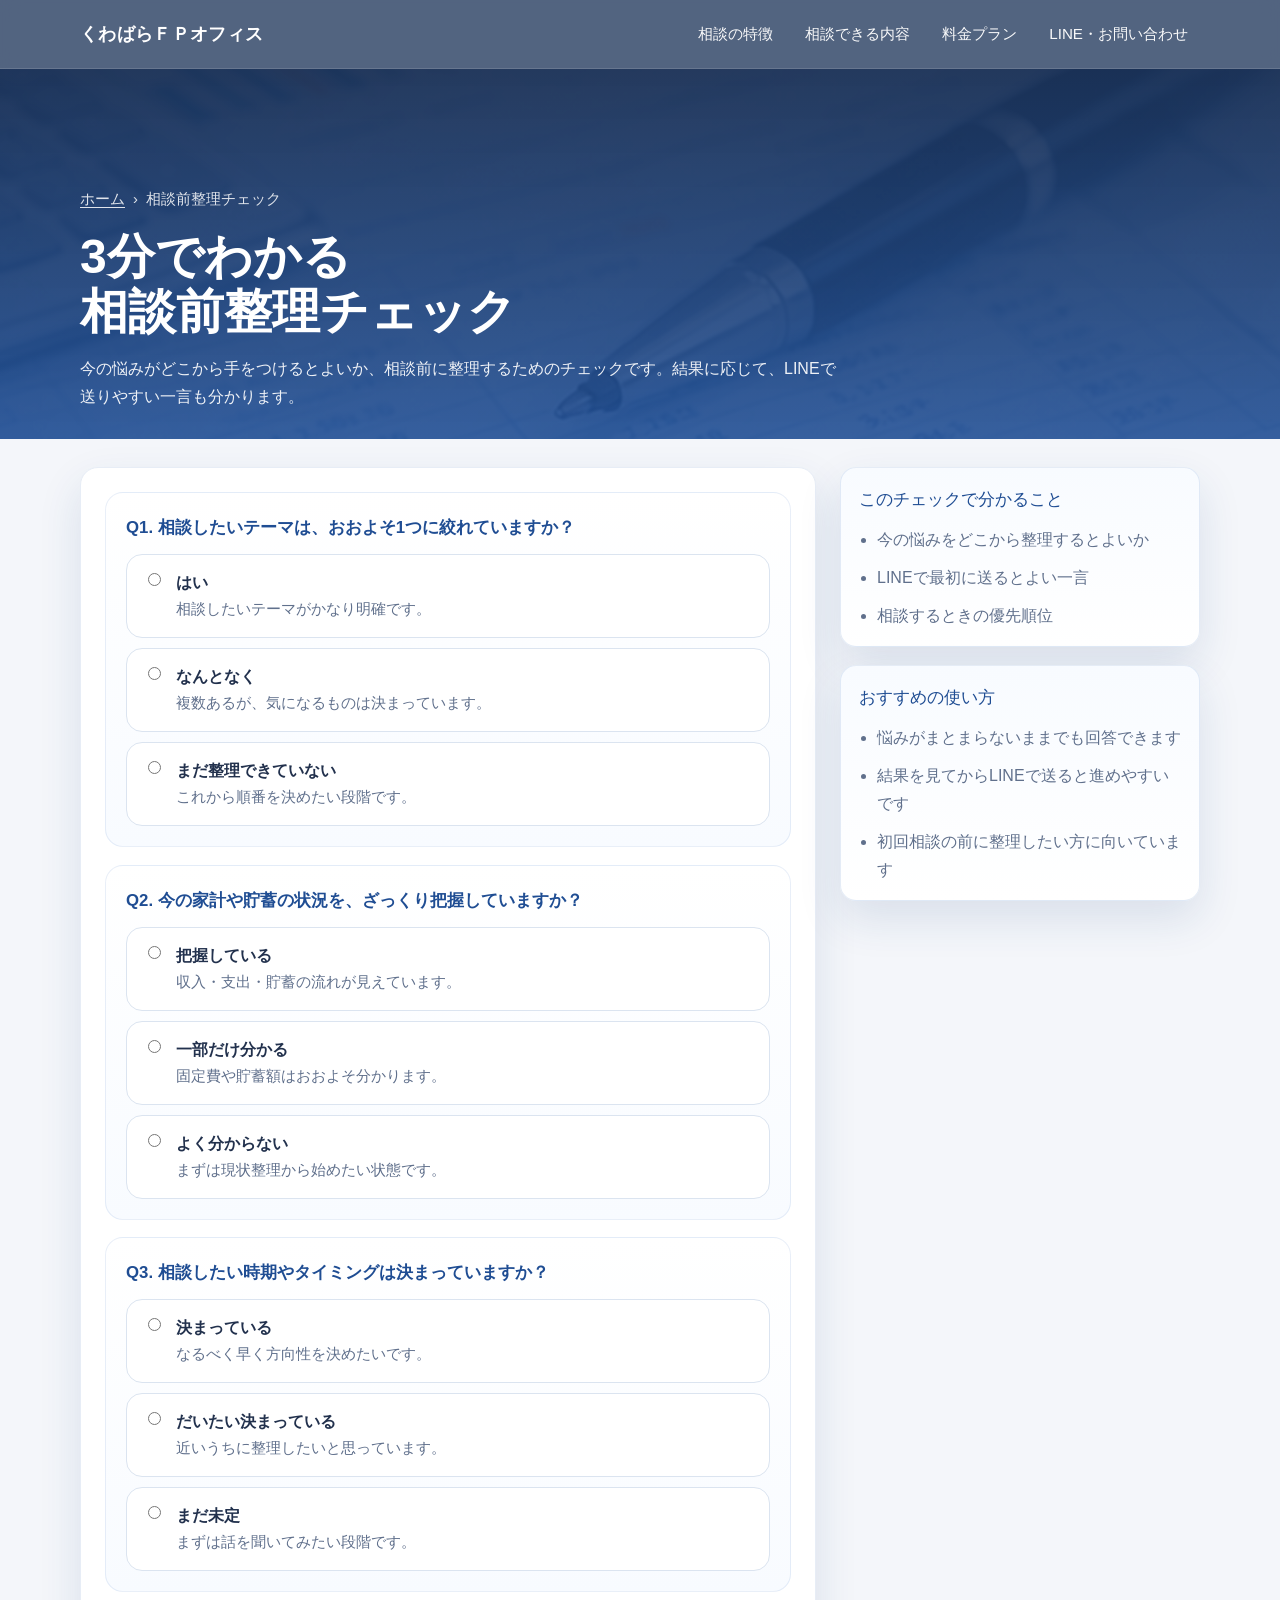
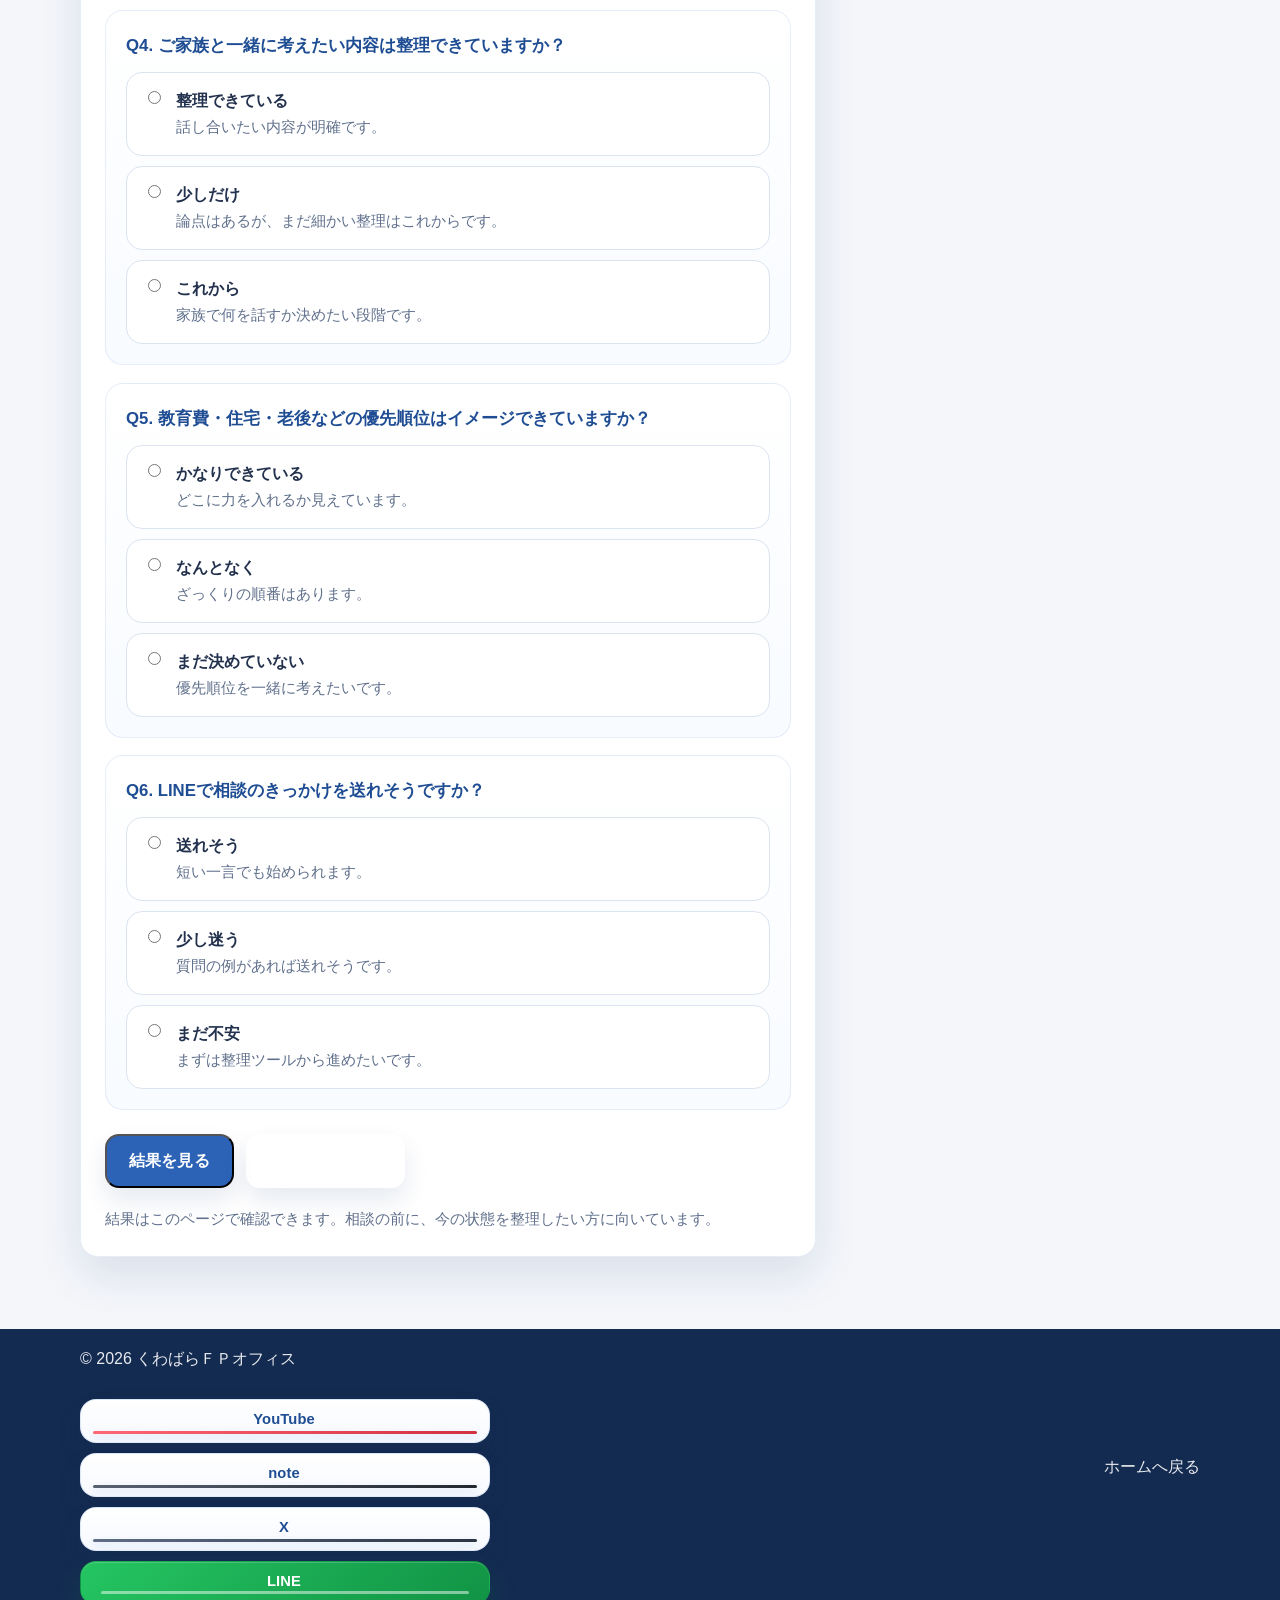
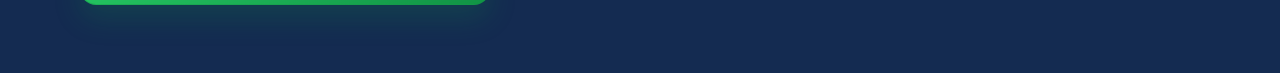
==== commit 5d72189c: "Add files via upload" ====
--- a/action-plan.html
+++ b/action-plan.html
@@ -90,8 +90,8 @@
           </div>
 
           <div class="form-actions">
-            <button class="button primary" id="check-submit" type="submit">結果を見る</button>
-            <button class="button ghost" id="reset-check" type="button">回答をリセット</button>
+            <button class="button primary check-submit-button" id="check-submit" type="submit">結果を見る</button>
+            <button class="button ghost check-reset-button" id="reset-check" type="button">回答をリセット</button>
           </div>
           <p class="form-note">結果はこのページで確認できます。相談の前に、今の状態を整理したい方に向いています。</p>
         </form>
@@ -103,7 +103,7 @@
           <p class="result-subcopy" id="result-score"></p>
           <ul class="result-next" id="result-next"></ul>
           <div class="result-actions">
-            <a class="button line lift-on-hover" href="https://lin.ee/rTetBKJ" rel="noopener noreferrer" target="_blank">LINEで相談する</a>
+            <a class="button line lift-on-hover result-line-link" href="https://lin.ee/rTetBKJ" id="result-line-link" rel="noopener noreferrer" target="_blank">診断結果を元にLINEで相談してみる</a>
             <a class="button reserve lift-on-hover" href="https://app.spirinc.com/t/i51z4D0myb7D1Fd-R63M6/as/he_EM0oRj1WhJec_xsWiC/confirm" rel="noopener noreferrer" target="_blank">Spirで予約する</a>
           </div>
         </div>
--- a/style.css
+++ b/style.css
@@ -2642,3 +2642,527 @@
     font-size: 0.76rem;
   }
 }
+
+
+/* --- v46 slim conversion adjustments --- */
+section[id] { scroll-margin-top: 84px; }
+.section { padding: 56px 0; }
+.hero { min-height: 560px; }
+.hero-grid { padding: 72px 0 38px; gap: 24px; }
+.hero h1 { line-height: 1.06; }
+.hero-buttons, .contact-buttons { gap: 10px; margin-top: 22px; }
+.button { min-height: 46px; padding: 0 16px; min-width: 0; border-radius: 14px; box-shadow: 0 12px 24px rgba(28,63,122,0.11); }
+.button::after { display: none; }
+.button.line { background: linear-gradient(135deg, #19c44d 0%, #149d48 100%); color: #fff; }
+.button.line:hover { background: linear-gradient(135deg, #17b847 0%, #118d3d 100%); }
+.button.reserve { background: linear-gradient(135deg, #234f9c 0%, #163b75 100%); color: #fff; }
+.button.reserve:hover { background: linear-gradient(135deg, #1d448a 0%, #123262 100%); }
+.button.mail { background: linear-gradient(180deg, #ffffff 0%, #f4f8ff 100%); color: var(--primary-dark); border: 1px solid rgba(45,99,183,0.18); }
+.button.mail:hover { background: linear-gradient(180deg, #ffffff 0%, #ecf3ff 100%); }
+.hero-buttons .button, .contact-buttons .button { min-width: 0; }
+.hero-buttons .button.line, .contact-buttons .button.line { min-width: 206px; }
+.hero-buttons .button.reserve, .contact-buttons .button.reserve { min-width: 170px; }
+.hero-buttons .button.ghost { min-width: 132px; }
+.pricing-cards-three { grid-template-columns: 1fr 1.12fr 1fr; gap: 20px; }
+.pricing-card { padding: 22px 20px; }
+.pricing-card.featured { transform: translateY(-8px); border: 2px solid rgba(45,99,183,0.30); box-shadow: 0 26px 56px rgba(31,56,104,0.18); background: linear-gradient(180deg, #ffffff 0%, #f5f9ff 100%); }
+.pricing-card.featured .plan-price { font-size: 2rem; }
+.plan-badge { min-height: 28px; padding: 0 11px; font-size: 0.82rem; }
+.plan-note { margin: 12px 0 0; color: var(--primary-dark); font-weight: 700; }
+.plan-time { margin-top: 8px; }
+.plan-copy { margin: 14px 0 0; }
+.plan-block { margin-top: 18px; padding-top: 16px; }
+.plan-actions { margin-top: 16px; display: flex; }
+.plan-actions .button { width: 100%; min-width: 0; min-height: 46px; border-radius: 14px; }
+.plan-actions .button.reserve { background: linear-gradient(135deg, #234f9c 0%, #163b75 100%); }
+.plan-actions .button.mail { background: linear-gradient(135deg, #f7faff 0%, #e9effa 100%); }
+.precheck-section .container { display: grid; gap: 18px; }
+.precheck-card { display: grid; grid-template-columns: minmax(0, 1fr) 280px; gap: 20px; padding: 22px; border-radius: 24px; background: linear-gradient(180deg, #ffffff 0%, #f6f9ff 100%); border: 1px solid rgba(45,99,183,0.10); box-shadow: 0 20px 44px rgba(28,63,122,0.10); }
+.precheck-copy p { margin: 0; color: var(--text); font-weight: 600; }
+.precheck-list { margin: 14px 0 0; padding-left: 18px; color: var(--muted); }
+.precheck-list li + li { margin-top: 6px; }
+.precheck-actions { display: grid; gap: 12px; align-content: center; justify-items: start; }
+.precheck-note { margin: 0; color: var(--muted); font-size: 0.92rem; }
+.social-pill, .profile-link-chip, .footer-social a { min-height: 36px; padding: 0 12px; border-radius: 14px; font-size: 0.84rem; font-weight: 800; }
+.social-pill { background: linear-gradient(180deg, #ffffff 0%, #f8fbff 100%); color: var(--text); border: 1px solid rgba(45,99,183,0.14); box-shadow: 0 8px 18px rgba(28,63,122,0.07); gap: 0; }
+.social-pill::before { display: none; }
+.social-pill-youtube { color: #c81f2b; border-color: rgba(200,31,43,0.18); }
+.social-pill-note { color: #111827; border-color: rgba(17,24,39,0.16); }
+.social-pill-x { color: #111827; border-color: rgba(17,24,39,0.16); }
+.social-pill-line, .line-chip { background: linear-gradient(135deg, #19c44d 0%, #149d48 100%); color: #fff; border-color: transparent; box-shadow: 0 10px 22px rgba(20,157,72,0.16); }
+.social-pill:hover, .social-pill:focus-visible, .profile-link-chip:hover, .footer-social a:hover { transform: translateY(-1px); box-shadow: 0 10px 20px rgba(22,44,86,0.10); }
+.mobile-cta { gap: 10px; }
+.mobile-cta a { min-height: 44px; border-radius: 14px; padding: 0 14px; }
+.mobile-cta a.mail { display: none; }
+.contact-points { gap: 8px; }
+.contact-points li { min-height: 32px; padding: 0 12px; font-size: 0.92rem; }
+.contact-offer-card { padding: 24px; }
+.contact-offer-item { padding: 14px; grid-template-columns: 48px minmax(0, 1fr); }
+.contact-offer-no { width: 48px; height: 48px; border-radius: 16px; }
+.contact-offer-footer { gap: 8px; }
+.contact-offer-footer span { min-height: 30px; padding: 0 12px; border-radius: 999px; background: #fff; border: 1px solid rgba(45,99,183,0.10); color: var(--primary-dark); font-size: 0.84rem; font-weight: 700; }
+.hero-point-box { padding: 20px; max-width: 360px; }
+.hero-point-box li + li { margin-top: 10px; }
+.section-intro { max-width: 880px; }
+.reasons, .needs, .services, .fees, .flow, .precheck-section, .contact-section { scroll-margin-top: 82px; }
+@media (max-width: 1024px) { .pricing-cards-three, .precheck-card { grid-template-columns: 1fr; } .pricing-card.featured { transform: none; } }
+@media (max-width: 767px) { .section { padding: 48px 0; } .hero { min-height: 520px; } .hero-grid { padding: 62px 0 34px; } .hero-buttons, .contact-buttons { flex-direction: column; } .hero-buttons .button.line, .contact-buttons .button.line, .hero-buttons .button.reserve, .contact-buttons .button.reserve, .hero-buttons .button.ghost { width: 100%; min-width: 0; } .social-pill, .profile-link-chip, .footer-social a { min-height: 34px; padding: 0 11px; font-size: 0.82rem; } .precheck-card { padding: 18px; } .contact-offer-item { grid-template-columns: 42px minmax(0, 1fr); } .contact-offer-no { width: 42px; height: 42px; } }
+
+
+/* v47: compact social-brand buttons + balanced bottom CTA */
+.profile-links,
+.footer-social {
+  display: flex;
+  flex-wrap: wrap;
+  gap: 8px;
+  align-items: stretch;
+}
+
+.profile-link-chip,
+.footer-social a {
+  position: relative;
+  display: inline-flex;
+  align-items: center;
+  gap: 8px;
+  min-height: 44px;
+  padding: 0 12px 0 10px;
+  border-radius: 16px;
+  text-decoration: none;
+  overflow: hidden;
+  box-shadow:
+    0 12px 24px rgba(27, 49, 93, 0.10),
+    inset 0 1px 0 rgba(255,255,255,0.95);
+  transition: transform 0.22s ease, box-shadow 0.22s ease, border-color 0.22s ease, filter 0.22s ease;
+}
+
+.profile-link-chip:not(.line-chip),
+.footer-social a:not(.line-chip) {
+  min-width: 88px;
+  background: linear-gradient(180deg, #ffffff 0%, #f6f9ff 100%);
+  border: 1px solid rgba(45, 99, 183, 0.14);
+  color: var(--primary-dark);
+}
+
+.profile-link-chip.line-chip,
+.footer-social a.line-chip {
+  min-width: 116px;
+  background: linear-gradient(135deg, #25c562 0%, #119345 100%);
+  color: #fff;
+  border: 1px solid rgba(17, 147, 69, 0.44);
+  box-shadow:
+    0 14px 28px rgba(17, 147, 69, 0.20),
+    inset 0 1px 0 rgba(255,255,255,0.18);
+}
+
+.profile-link-chip::before,
+.footer-social a::before {
+  content: "";
+  position: absolute;
+  inset: 1px;
+  border-radius: 15px;
+  background: linear-gradient(180deg, rgba(255,255,255,0.88) 0%, rgba(248,251,255,0.42) 100%);
+  pointer-events: none;
+}
+
+.profile-link-chip.line-chip::before,
+.footer-social a.line-chip::before {
+  background: linear-gradient(180deg, rgba(255,255,255,0.12) 0%, rgba(255,255,255,0.03) 100%);
+}
+
+.profile-link-chip::after,
+.footer-social a::after {
+  content: "";
+  position: absolute;
+  left: 12px;
+  right: 12px;
+  bottom: 8px;
+  height: 3px;
+  border-radius: 999px;
+  background: var(--pill-accent, linear-gradient(90deg, #6f8ec7 0%, #2d63b7 100%));
+  opacity: 0.92;
+}
+
+.profile-link-chip.line-chip::after,
+.footer-social a.line-chip::after {
+  background: rgba(255,255,255,0.52);
+}
+
+.profile-link-chip > *,
+.footer-social a > * {
+  position: relative;
+  z-index: 1;
+}
+
+.profile-link-chip:hover,
+.footer-social a:hover,
+.profile-link-chip:focus-visible,
+.footer-social a:focus-visible {
+  transform: translateY(-2px);
+  box-shadow:
+    0 16px 28px rgba(27, 49, 93, 0.12),
+    inset 0 1px 0 rgba(255,255,255,1);
+  filter: saturate(1.02);
+}
+
+.social-pill-youtube { --pill-accent: linear-gradient(90deg, #ff5b6a 0%, #cf202f 100%); }
+.social-pill-note { --pill-accent: linear-gradient(90deg, #4b5568 0%, #11161f 100%); }
+.social-pill-x { --pill-accent: linear-gradient(90deg, #52617c 0%, #1a2435 100%); }
+.social-pill-line,
+.profile-link-chip.line-chip,
+.footer-social a.line-chip,
+.footer-line.line-chip,
+.button.line {
+  --pill-accent: linear-gradient(90deg, rgba(255,255,255,0.75) 0%, rgba(255,255,255,0.50) 100%);
+}
+
+.social-icon {
+  width: 22px;
+  height: 22px;
+  flex: 0 0 auto;
+  display: inline-flex;
+  align-items: center;
+  justify-content: center;
+}
+
+.social-icon svg {
+  width: 100%;
+  height: 100%;
+  display: block;
+}
+
+.social-icon-youtube {
+  width: 24px;
+  height: 24px;
+}
+
+.social-icon-note,
+.social-icon-x,
+.social-icon-line {
+  width: 22px;
+  height: 22px;
+}
+
+.social-text {
+  position: relative;
+  z-index: 1;
+  white-space: nowrap;
+  font-size: 0.82rem;
+  font-weight: 800;
+  line-height: 1;
+}
+
+.social-pill-line .social-text,
+.profile-link-chip.line-chip .social-text,
+.footer-social a.line-chip .social-text,
+.footer-line.line-chip .social-text {
+  color: #fff;
+}
+
+@media (max-width: 767px) {
+  .profile-links,
+  .footer-social {
+    gap: 6px;
+  }
+
+  .profile-link-chip:not(.line-chip),
+  .footer-social a:not(.line-chip) {
+    width: calc(33.333% - 4px);
+    min-width: 0;
+    justify-content: center;
+    padding: 0 8px;
+  }
+
+  .profile-link-chip.line-chip,
+  .footer-social a.line-chip {
+    width: 100%;
+    min-width: 0;
+    justify-content: center;
+    padding: 0 12px;
+  }
+
+  .social-icon {
+    width: 20px;
+    height: 20px;
+  }
+
+  .social-icon-youtube {
+    width: 22px;
+    height: 22px;
+  }
+
+  .social-text {
+    font-size: 0.78rem;
+  }
+
+  .mobile-cta {
+    left: 8px;
+    right: 8px;
+    bottom: 8px;
+    gap: 6px;
+    grid-template-columns: repeat(3, minmax(0, 1fr));
+  }
+
+  .mobile-cta a {
+    min-height: 48px;
+    padding: 0 8px;
+    font-size: 0.82rem;
+  }
+
+  .mobile-cta a span {
+    line-height: 1.1;
+  }
+}
+
+@media (max-width: 430px) {
+  .profile-link-chip:not(.line-chip),
+  .footer-social a:not(.line-chip) {
+    width: calc(50% - 3px);
+  }
+}
+
+
+
+/* --- v48 conversion refresh --- */
+:root {
+  --social-icon-size: 58px;
+  --social-icon-size-line: 64px;
+  --footer-cta-height: 44px;
+}
+
+.sr-only {
+  position: absolute !important;
+  width: 1px;
+  height: 1px;
+  padding: 0;
+  margin: -1px;
+  overflow: hidden;
+  clip-path: inset(50%);
+  white-space: nowrap;
+  border: 0;
+}
+
+.profile-links,
+.footer-social {
+  display: flex;
+  flex-wrap: wrap;
+  gap: 10px;
+  align-items: center;
+}
+
+.social-logo-btn {
+  display: inline-flex;
+  align-items: center;
+  justify-content: center;
+  width: var(--social-icon-size);
+  height: var(--social-icon-size);
+  padding: 7px;
+  border-radius: 18px;
+  background: linear-gradient(180deg, #ffffff 0%, #f7fbff 100%);
+  border: 1px solid rgba(45, 99, 183, 0.14);
+  box-shadow: 0 12px 26px rgba(31, 56, 104, 0.10);
+  overflow: hidden;
+  transition: transform 0.22s ease, box-shadow 0.22s ease, border-color 0.22s ease, filter 0.22s ease;
+  text-decoration: none;
+}
+
+.social-logo-btn img {
+  width: 100%;
+  height: 100%;
+  object-fit: contain;
+  display: block;
+}
+
+.social-logo-btn:hover,
+.social-logo-btn:focus-visible {
+  transform: translateY(-2px);
+  box-shadow: 0 16px 30px rgba(31, 56, 104, 0.16);
+  border-color: rgba(45, 99, 183, 0.24);
+}
+
+.social-logo-btn-youtube {
+  background: linear-gradient(180deg, #ffffff 0%, #fff6f6 100%);
+}
+
+.social-logo-btn-note {
+  background: linear-gradient(180deg, #ffffff 0%, #f7f7fb 100%);
+}
+
+.social-logo-btn-x {
+  background: linear-gradient(180deg, #ffffff 0%, #f4f7fb 100%);
+}
+
+.social-logo-btn-line {
+  width: var(--social-icon-size-line);
+  height: var(--social-icon-size-line);
+  padding: 6px;
+  background: linear-gradient(180deg, #f0fff6 0%, #ffffff 100%);
+  border-color: rgba(20, 170, 80, 0.24);
+  box-shadow: 0 14px 28px rgba(20, 170, 80, 0.10);
+}
+
+.social-logo-btn-line:hover,
+.social-logo-btn-line:focus-visible {
+  box-shadow: 0 18px 34px rgba(20, 170, 80, 0.14);
+  border-color: rgba(20, 170, 80, 0.34);
+}
+
+.social-logo-btn-youtube,
+.social-logo-btn-note,
+.social-logo-btn-x {
+  padding: 8px;
+}
+
+.profile-links a.social-logo-btn,
+.footer-social a.social-logo-btn {
+  text-decoration: none;
+}
+
+/* Make featured middle plan clearly stand out */
+.pricing-card.featured {
+  position: relative;
+  transform: translateY(-6px);
+  border: 2px solid rgba(245, 178, 46, 0.78);
+  background: linear-gradient(180deg, #fffdf4 0%, #fff6de 100%);
+  box-shadow: 0 24px 50px rgba(31, 56, 104, 0.18);
+}
+
+.pricing-card.featured::before {
+  content: "おすすめ";
+  position: absolute;
+  top: -14px;
+  left: 22px;
+  padding: 0 12px;
+  height: 28px;
+  display: inline-flex;
+  align-items: center;
+  border-radius: 999px;
+  font-size: 0.78rem;
+  font-weight: 900;
+  letter-spacing: 0.08em;
+  color: #fff;
+  background: linear-gradient(135deg, #f5b82e 0%, #ea7a00 100%);
+  box-shadow: 0 10px 20px rgba(234, 122, 0, 0.18);
+}
+
+.pricing-card.featured .plan-badge {
+  background: linear-gradient(135deg, #f5b82e 0%, #ea7a00 100%);
+  color: #fff;
+}
+
+.pricing-card.featured .plan-price {
+  color: #e76c00;
+  font-size: 2rem;
+}
+
+.pricing-card.featured .plan-note {
+  color: #8b5b13;
+  font-weight: 700;
+}
+
+/* Fixed mobile CTA: compact, 3 buttons, email restored */
+.mobile-cta {
+  position: fixed;
+  left: 10px;
+  right: 10px;
+  bottom: 10px;
+  z-index: 1200;
+  display: none;
+  gap: 8px;
+  padding: 8px;
+  border-radius: 18px;
+  background: rgba(255,255,255,0.88);
+  backdrop-filter: blur(10px);
+  box-shadow: 0 16px 40px rgba(28, 63, 122, 0.18);
+  border: 1px solid rgba(45, 99, 183, 0.12);
+}
+
+.mobile-cta a {
+  flex: 1 1 0;
+  min-width: 0;
+  min-height: var(--footer-cta-height);
+  padding: 0 8px;
+  border-radius: 14px;
+  font-size: 0.74rem;
+  font-weight: 800;
+  letter-spacing: 0.01em;
+  display: inline-flex;
+  align-items: center;
+  justify-content: center;
+  text-align: center;
+  box-shadow: none;
+}
+
+.mobile-cta .mobile-cta-line {
+  background: linear-gradient(135deg, #25c562 0%, #119a47 100%);
+  color: #fff;
+}
+
+.mobile-cta .mobile-cta-spir {
+  background: linear-gradient(135deg, #7357d8 0%, #5e43c1 100%);
+  color: #fff;
+}
+
+.mobile-cta .mobile-cta-mail {
+  background: linear-gradient(180deg, #ffffff 0%, #f4f8ff 100%);
+  border: 1px solid rgba(45, 99, 183, 0.16);
+  color: var(--primary-dark);
+}
+
+@media (max-width: 767px) {
+  .mobile-cta {
+    display: grid;
+    grid-template-columns: repeat(3, minmax(0, 1fr));
+  }
+
+  body {
+    padding-bottom: 84px;
+  }
+
+  .profile-links,
+  .footer-social {
+    gap: 8px;
+  }
+
+  .social-logo-btn {
+    width: 52px;
+    height: 52px;
+    padding: 6px;
+    border-radius: 16px;
+  }
+
+  .social-logo-btn-line {
+    width: 58px;
+    height: 58px;
+    padding: 5px;
+  }
+
+  .social-logo-btn:hover,
+  .social-logo-btn:focus-visible {
+    transform: translateY(-1px);
+  }
+}
+
+/* The reserve button should not show any icon mark */
+.button.reserve .btn-mark,
+.button.reserve .btn-icon {
+  display: none !important;
+}
+
+.hero-buttons .button,
+.contact-buttons .button {
+  min-width: 0;
+}
+
+.hero-buttons .button.reserve,
+.contact-buttons .button.reserve,
+.hero-buttons .button.mail,
+.contact-buttons .button.mail,
+.hero-buttons .button.line,
+.contact-buttons .button.line {
+  min-width: 0;
+}
+
+/* Fee intro spacing */
+#fees .section-intro {
+  max-width: 920px;
+}
--- a/mini-tools.css
+++ b/mini-tools.css
@@ -435,3 +435,33 @@
     break-inside: avoid;
   }
 }
+
+
+/* v103: 3分チェック buttons + LINE result CTA */
+.form-actions .button {
+  font-size: 1.02rem;
+  min-height: 54px;
+  padding-inline: 22px;
+}
+
+.form-actions .check-submit-button,
+.form-actions .check-reset-button {
+  font-size: 1.02rem;
+  font-weight: 800;
+}
+
+.result-actions .result-line-link {
+  min-width: 280px;
+}
+
+@media (max-width: 640px) {
+  .form-actions .button {
+    font-size: 1rem;
+    min-height: 52px;
+  }
+
+  .result-actions .result-line-link {
+    width: 100%;
+    min-width: 0;
+  }
+}
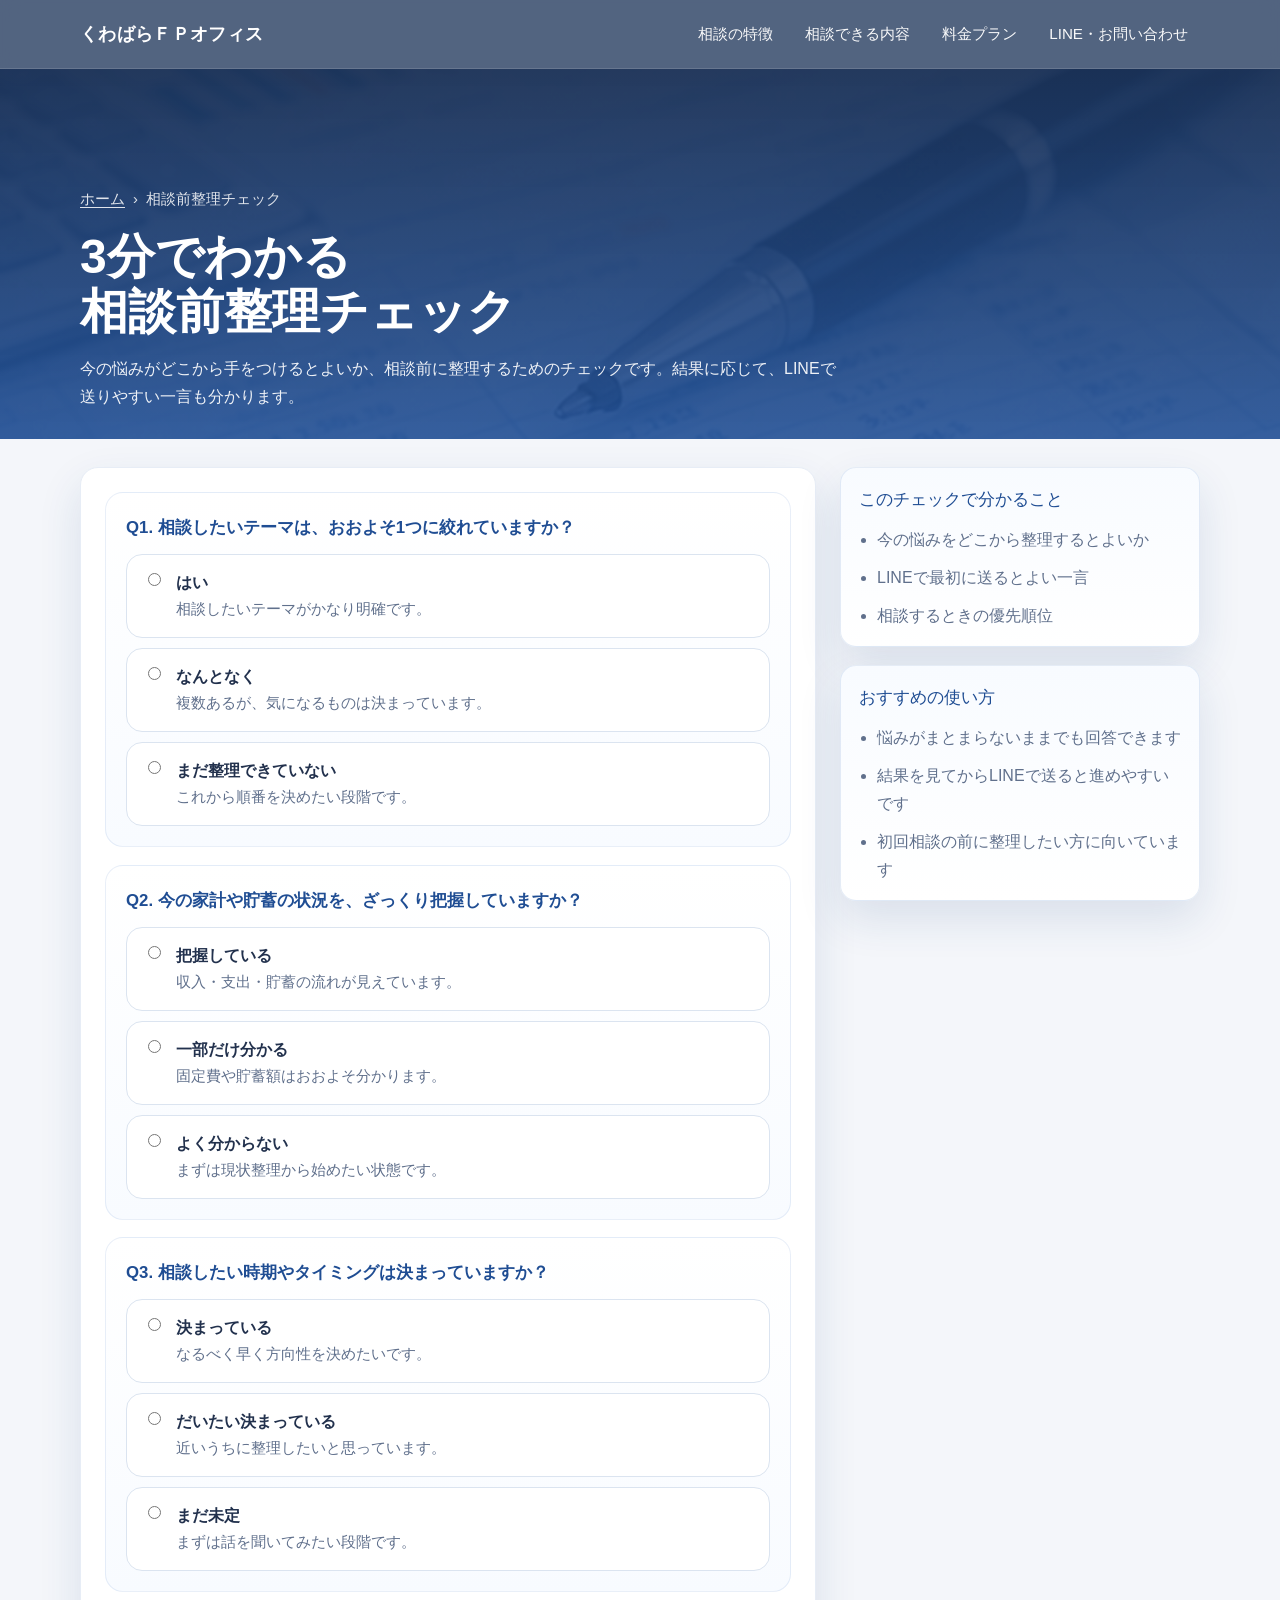
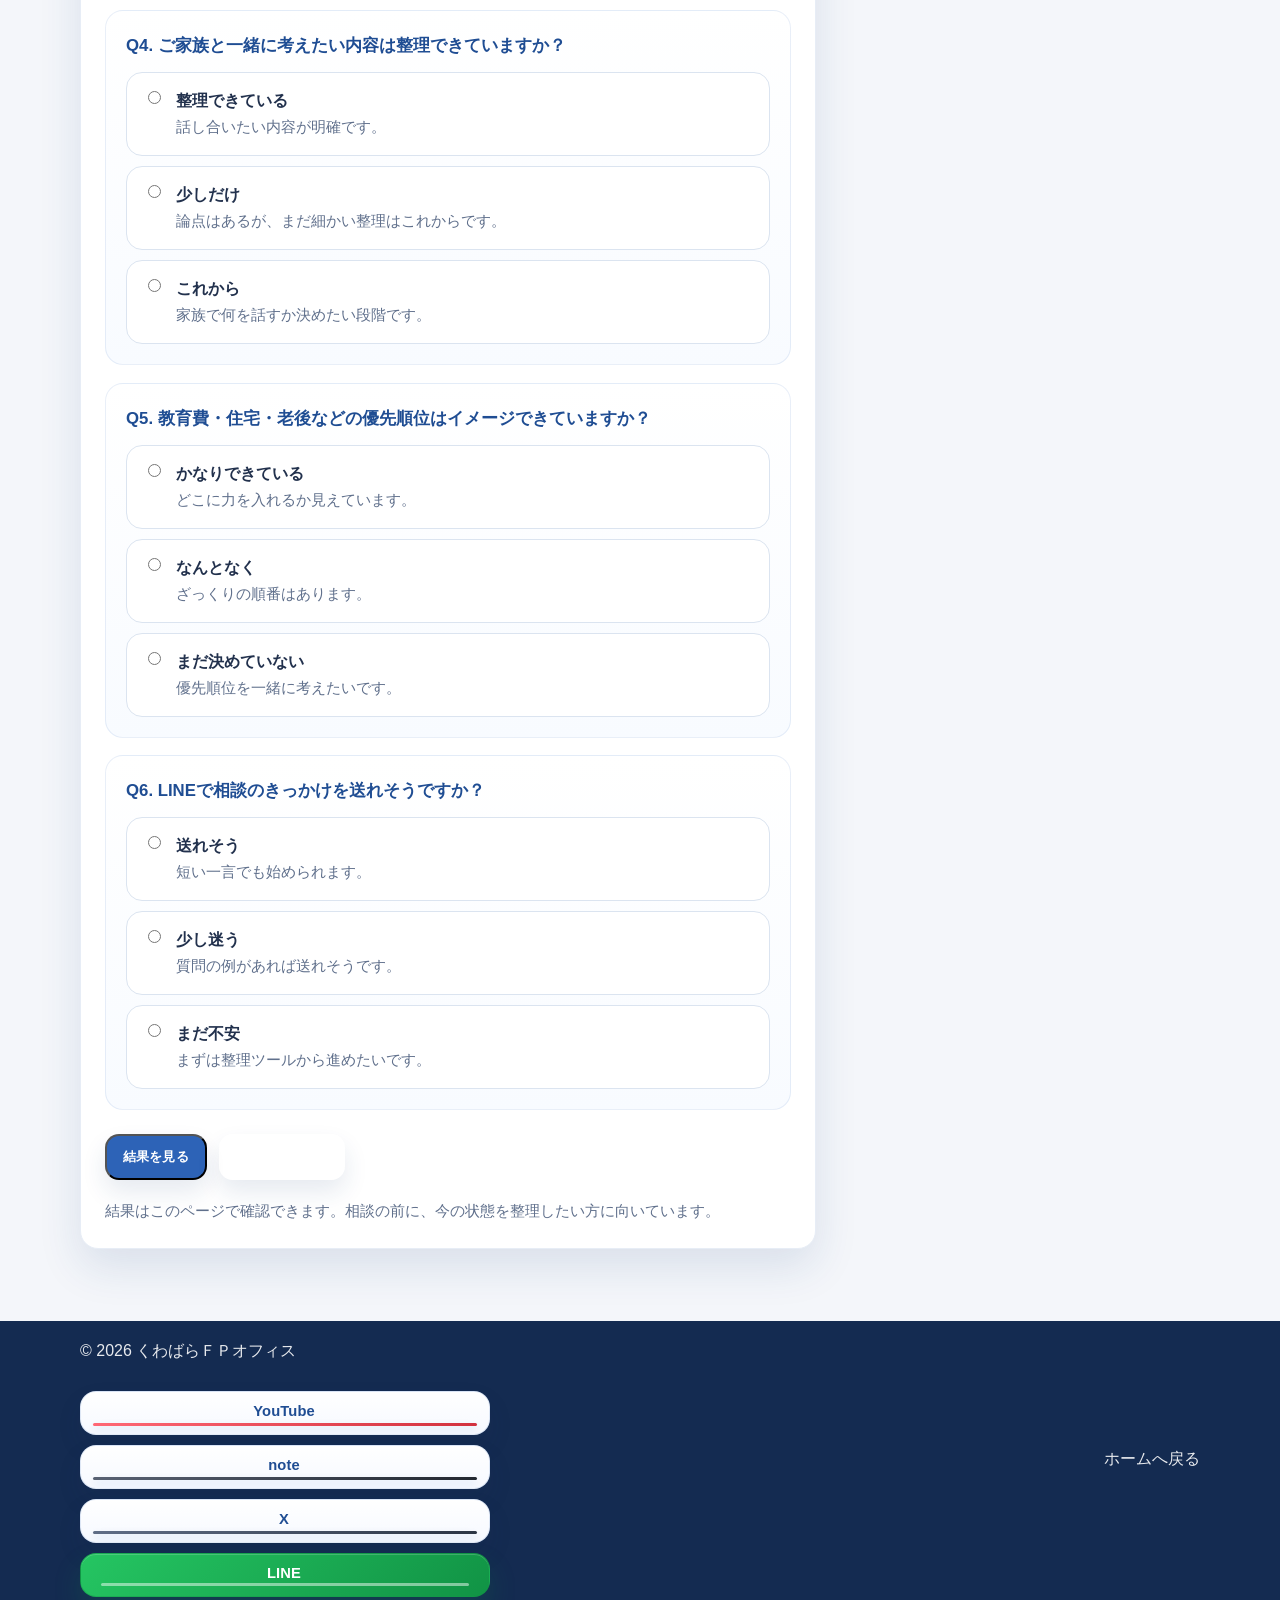
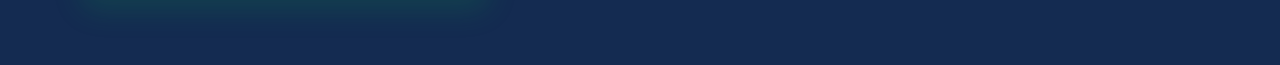
==== commit 3c83ae15: "Add files via upload" ====
--- a/action-plan.html
+++ b/action-plan.html
@@ -90,8 +90,8 @@
           </div>
 
           <div class="form-actions">
-            <button class="button primary check-submit-button" id="check-submit" type="submit">結果を見る</button>
-            <button class="button ghost check-reset-button" id="reset-check" type="button">回答をリセット</button>
+            <button class="button primary" id="check-submit" type="submit">結果を見る</button>
+            <button class="button ghost" id="reset-check" type="button">回答をリセット</button>
           </div>
           <p class="form-note">結果はこのページで確認できます。相談の前に、今の状態を整理したい方に向いています。</p>
         </form>
@@ -103,7 +103,7 @@
           <p class="result-subcopy" id="result-score"></p>
           <ul class="result-next" id="result-next"></ul>
           <div class="result-actions">
-            <a class="button line lift-on-hover result-line-link" href="https://lin.ee/rTetBKJ" id="result-line-link" rel="noopener noreferrer" target="_blank">診断結果を元にLINEで相談してみる</a>
+            <a class="button line lift-on-hover" href="https://lin.ee/rTetBKJ" rel="noopener noreferrer" target="_blank">LINEで相談する</a>
             <a class="button reserve lift-on-hover" href="https://app.spirinc.com/t/i51z4D0myb7D1Fd-R63M6/as/he_EM0oRj1WhJec_xsWiC/confirm" rel="noopener noreferrer" target="_blank">Spirで予約する</a>
           </div>
         </div>
--- a/mini-tools.css
+++ b/mini-tools.css
@@ -435,33 +435,3 @@
     break-inside: avoid;
   }
 }
-
-
-/* v103: 3分チェック buttons + LINE result CTA */
-.form-actions .button {
-  font-size: 1.02rem;
-  min-height: 54px;
-  padding-inline: 22px;
-}
-
-.form-actions .check-submit-button,
-.form-actions .check-reset-button {
-  font-size: 1.02rem;
-  font-weight: 800;
-}
-
-.result-actions .result-line-link {
-  min-width: 280px;
-}
-
-@media (max-width: 640px) {
-  .form-actions .button {
-    font-size: 1rem;
-    min-height: 52px;
-  }
-
-  .result-actions .result-line-link {
-    width: 100%;
-    min-width: 0;
-  }
-}
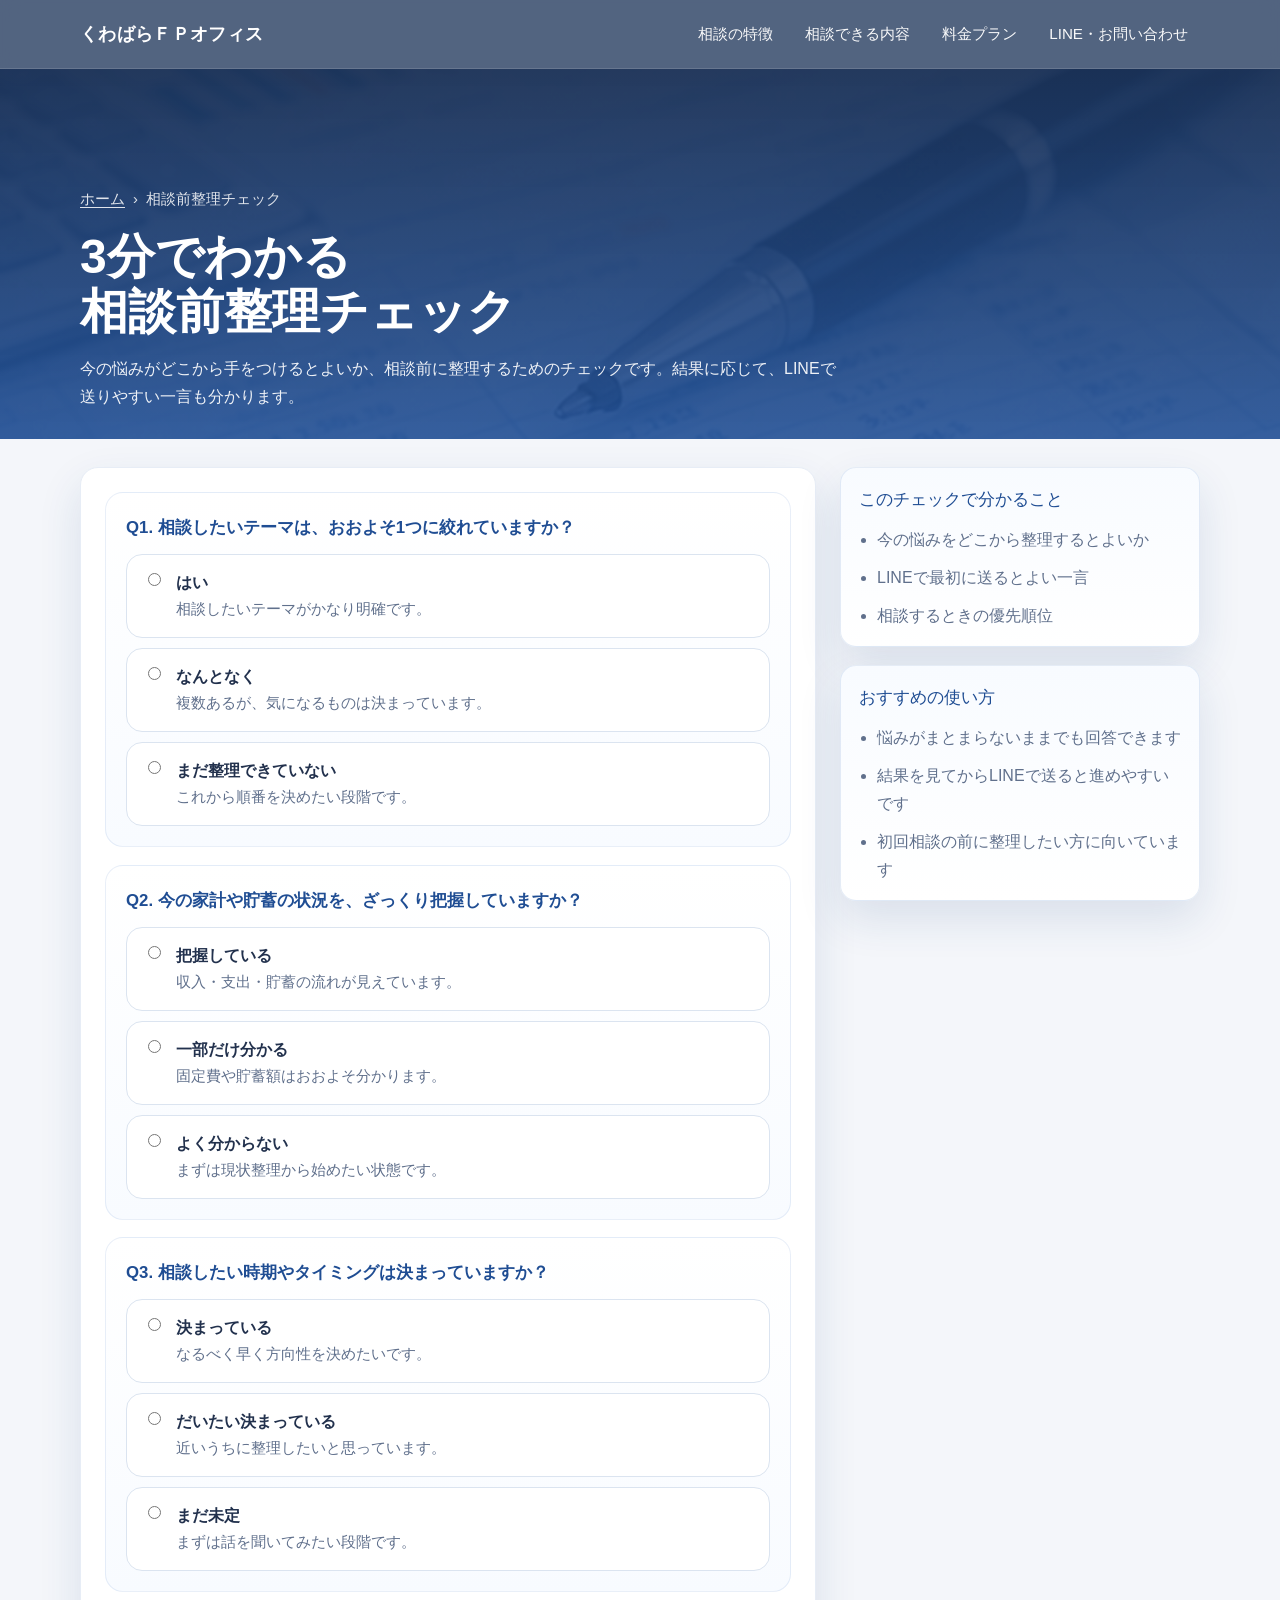
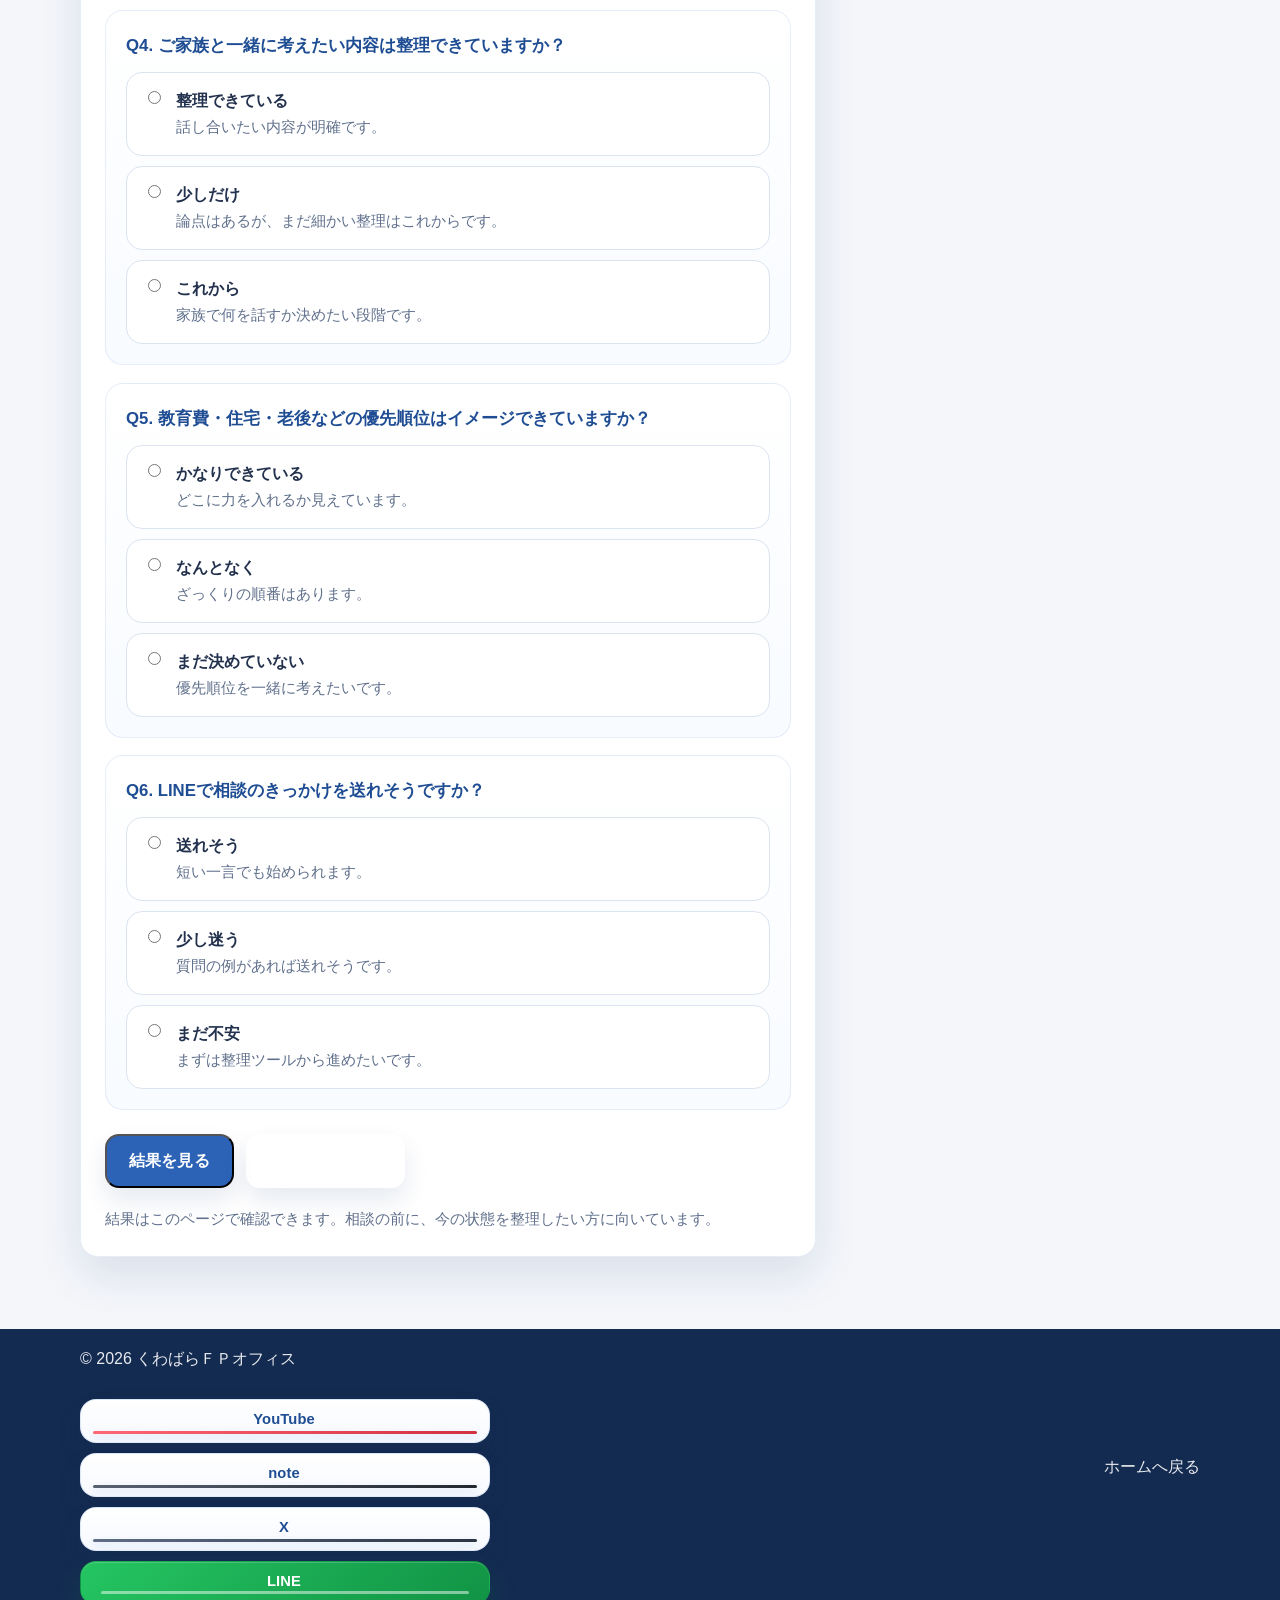
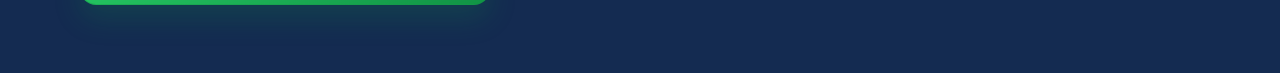
==== commit 09b7f824: "Add files via upload" ====
--- a/action-plan.html
+++ b/action-plan.html
@@ -90,8 +90,8 @@
           </div>
 
           <div class="form-actions">
-            <button class="button primary" id="check-submit" type="submit">結果を見る</button>
-            <button class="button ghost" id="reset-check" type="button">回答をリセット</button>
+            <button class="button primary check-submit-button" id="check-submit" type="submit">結果を見る</button>
+            <button class="button ghost check-reset-button" id="reset-check" type="button">回答をリセット</button>
           </div>
           <p class="form-note">結果はこのページで確認できます。相談の前に、今の状態を整理したい方に向いています。</p>
         </form>
@@ -103,7 +103,7 @@
           <p class="result-subcopy" id="result-score"></p>
           <ul class="result-next" id="result-next"></ul>
           <div class="result-actions">
-            <a class="button line lift-on-hover" href="https://lin.ee/rTetBKJ" rel="noopener noreferrer" target="_blank">LINEで相談する</a>
+            <a class="button line lift-on-hover result-line-link" href="https://lin.ee/rTetBKJ" id="result-line-link" rel="noopener noreferrer" target="_blank">診断結果を元にLINEで相談してみる</a>
             <a class="button reserve lift-on-hover" href="https://app.spirinc.com/t/i51z4D0myb7D1Fd-R63M6/as/he_EM0oRj1WhJec_xsWiC/confirm" rel="noopener noreferrer" target="_blank">Spirで予約する</a>
           </div>
         </div>
--- a/mini-tools.css
+++ b/mini-tools.css
@@ -435,3 +435,33 @@
     break-inside: avoid;
   }
 }
+
+
+/* v103: 3分チェック buttons + LINE result CTA */
+.form-actions .button {
+  font-size: 1.02rem;
+  min-height: 54px;
+  padding-inline: 22px;
+}
+
+.form-actions .check-submit-button,
+.form-actions .check-reset-button {
+  font-size: 1.02rem;
+  font-weight: 800;
+}
+
+.result-actions .result-line-link {
+  min-width: 280px;
+}
+
+@media (max-width: 640px) {
+  .form-actions .button {
+    font-size: 1rem;
+    min-height: 52px;
+  }
+
+  .result-actions .result-line-link {
+    width: 100%;
+    min-width: 0;
+  }
+}
